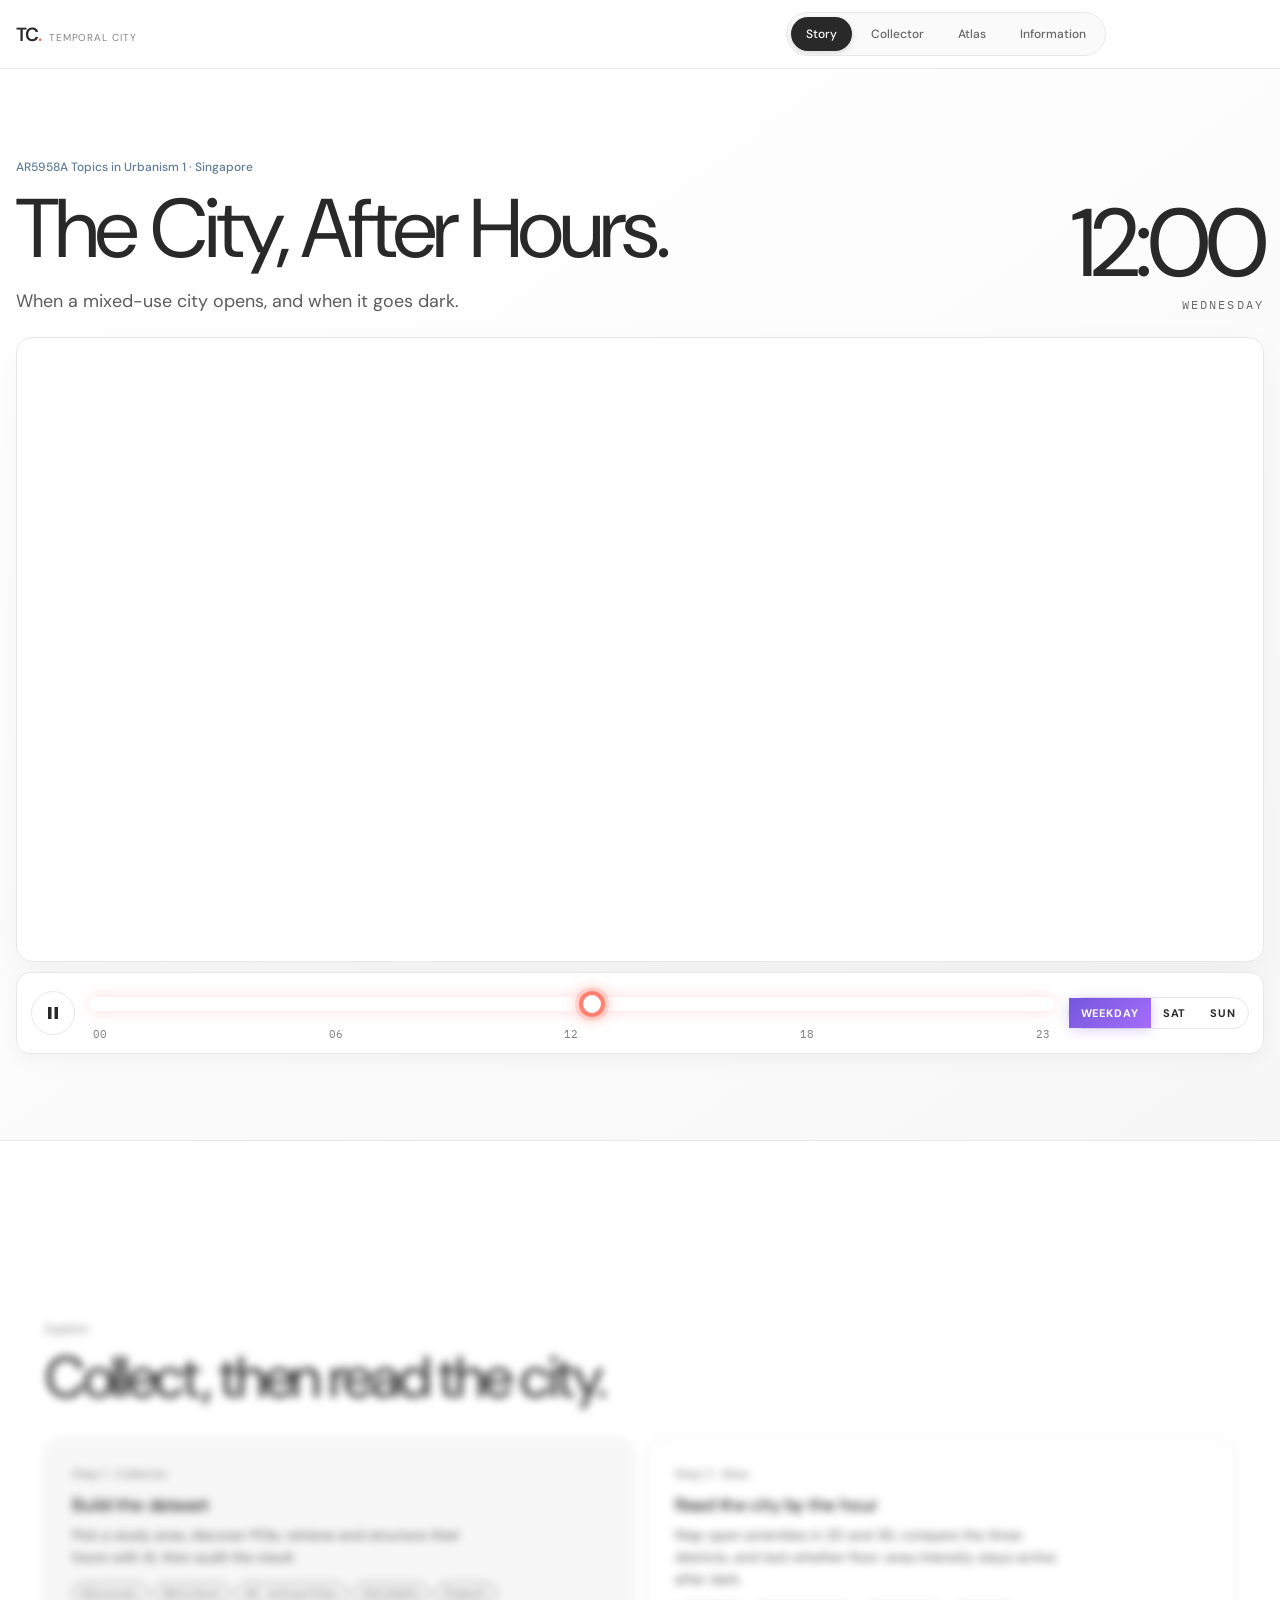
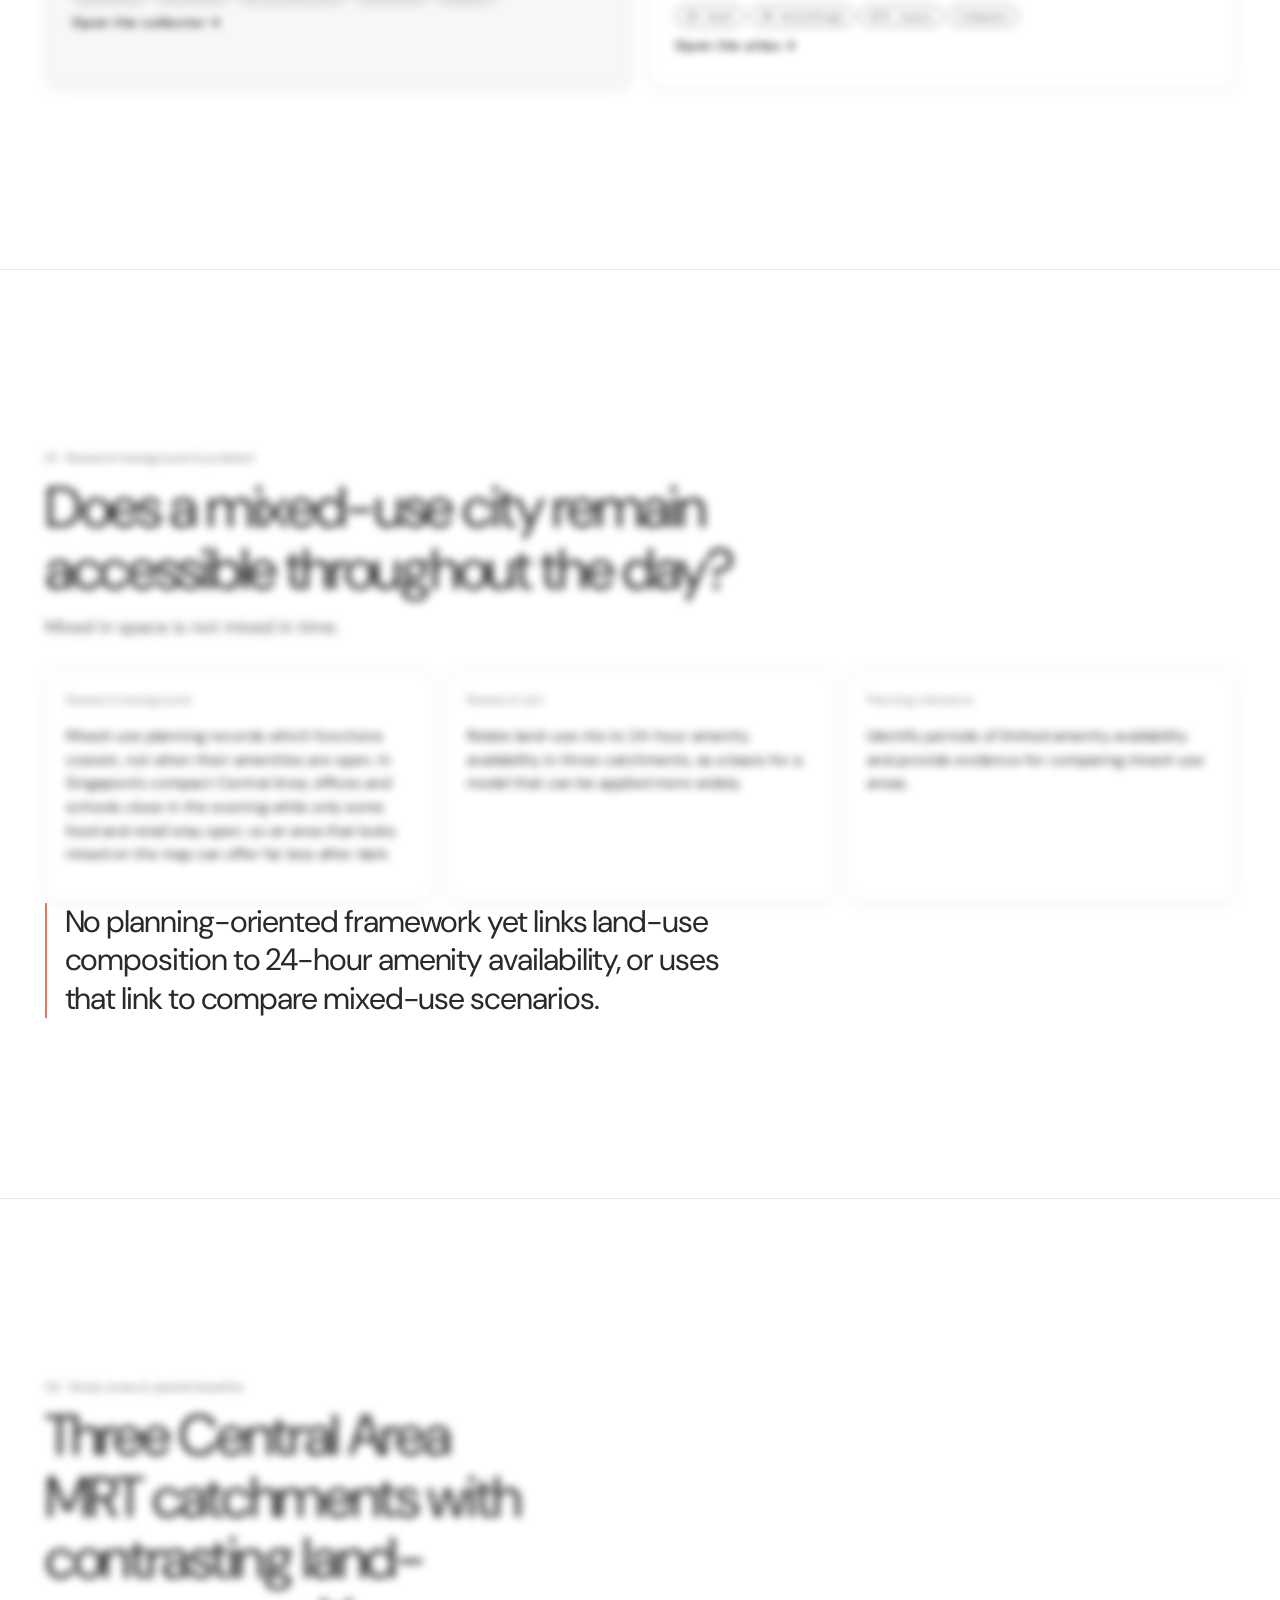
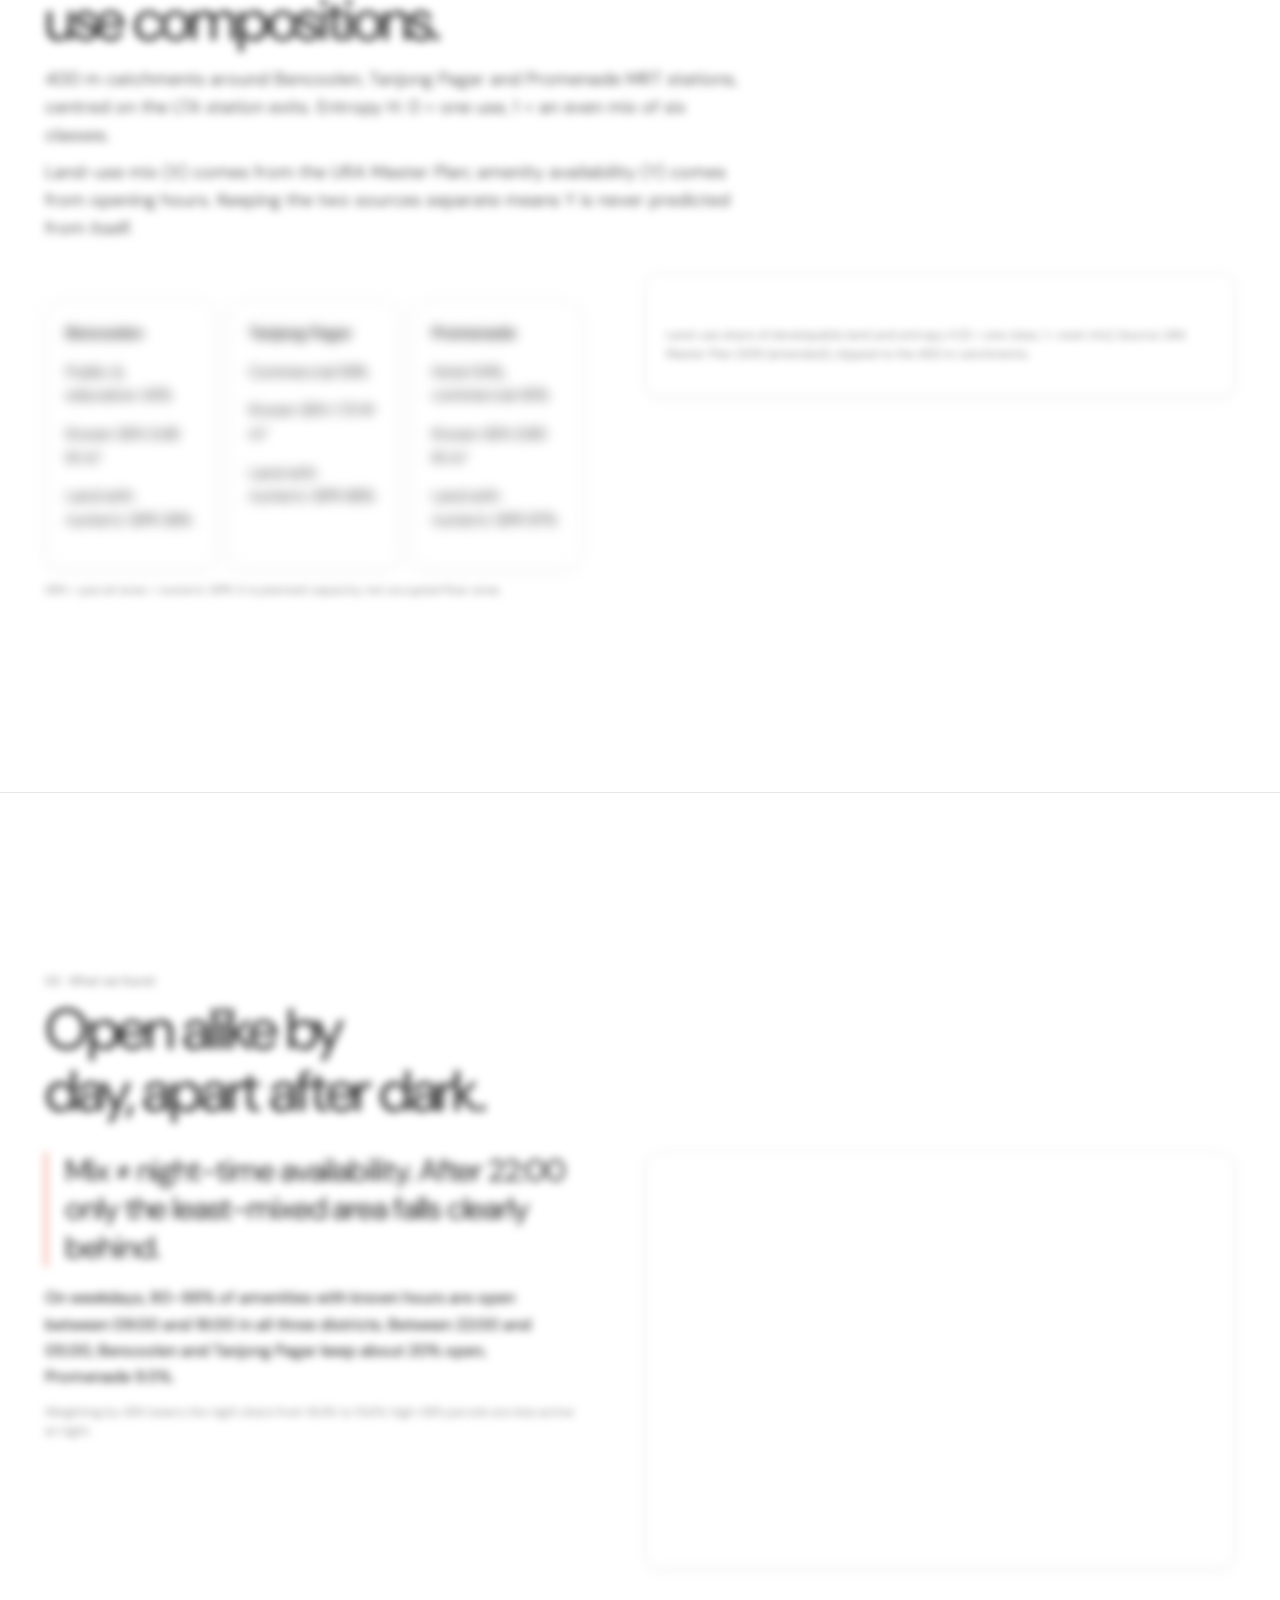
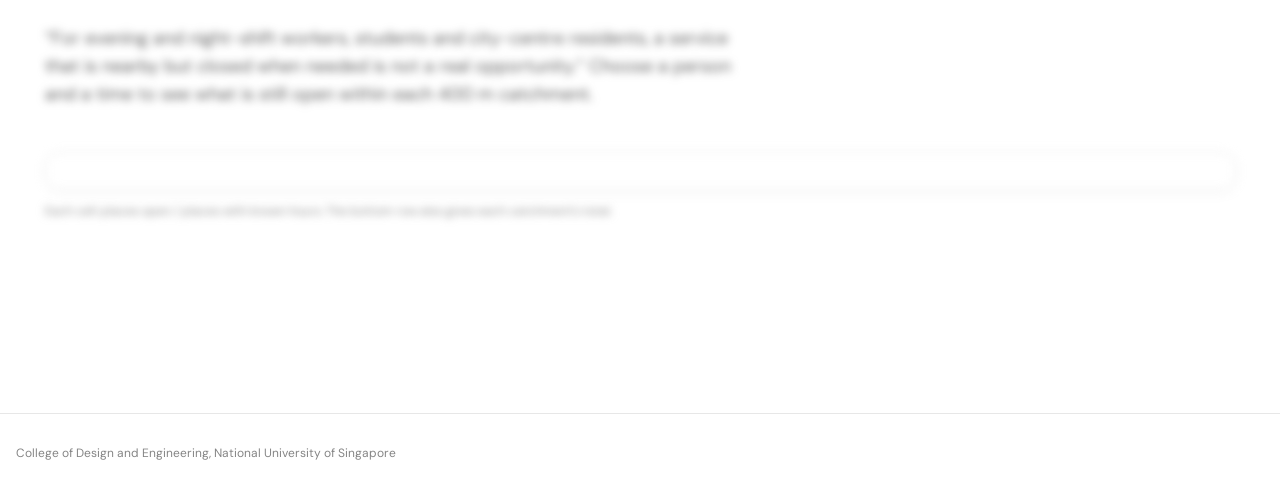
==== docs/index.html @ 3e5a6909 "Add files via upload" ====
<!doctype html>
<html lang="en" data-tc-story data-theme="light">
<head>
<meta charset="utf-8">
<meta name="viewport" content="width=device-width, initial-scale=1, viewport-fit=cover">
<title>Temporal City</title>
<script src="static/daynight.js?v24-story-202611112120"></script>
<script src="static/palette.js?v24-story-202611112120"></script>
<meta name="claude:viewport-fit-sides" content="cover">
<link rel="preconnect" href="https://fonts.googleapis.com">
<link rel="stylesheet" href="https://fonts.googleapis.com/css2?family=DM+Sans:opsz,wght@9..40,400;9..40,500;9..40,700&family=Instrument+Serif:ital@0;1&family=Manrope:wght@500;700;800&family=IBM+Plex+Mono:wght@400;500&display=swap">
<style>
/* Layout: one long story column; a full-bleed hero that turns from day to night as the hour moves. */
:root{
  --paper:#f6f5ef; --card:#fffefa; --ink:#173c33; --ink-2:#4b6157; --muted:#7c8a81; --line:#e0e4da; --gold:#c7a76b; --gold-hi:#e9b94f;
  --hero-day:#f3f1e8; --hero-night:#0b1916; --hero-ink-day:#173c33; --hero-ink-night:#eef2ea; --dim-day:rgba(23,60,51,.18); --dim-night:rgba(210,224,214,.13);
  --f-display:'Manrope',system-ui,sans-serif; --f-serif:'Instrument Serif',Georgia,serif; --f-body:'DM Sans',system-ui,sans-serif; --f-mono:'IBM Plex Mono',ui-monospace,Consolas,monospace;
  --fb:var(--tc-category-food-beverage); --rt:var(--tc-category-retail); --sv:var(--tc-category-services); --ed:var(--tc-category-education); --cc:var(--tc-category-community-civic); --cu:var(--tc-category-culture-recreation);
}
@media (prefers-color-scheme: dark){:root:not([data-theme="light"]){
  --paper:#0f1714; --card:#15201c; --ink:#e7eee8; --ink-2:#b4c3b9; --muted:#8a9a90; --line:#26342e; --gold:#d8b97c; --gold-hi:#f0c463;
  --hero-day:#1a2823; --hero-night:#070f0d; --hero-ink-day:#e7eee8; --hero-ink-night:#eef2ea; --dim-day:rgba(210,224,214,.16); --dim-night:rgba(210,224,214,.12); color-scheme:dark}}
:root[data-theme="dark"]{
  --paper:#0f1714; --card:#15201c; --ink:#e7eee8; --ink-2:#b4c3b9; --muted:#8a9a90; --line:#26342e; --gold:#d8b97c; --gold-hi:#f0c463;
  --hero-day:#1a2823; --hero-night:#070f0d; --hero-ink-day:#e7eee8; --hero-ink-night:#eef2ea; --dim-day:rgba(210,224,214,.16); --dim-night:rgba(210,224,214,.12); color-scheme:dark}
*{box-sizing:border-box}
html{scroll-behavior:smooth}
body{margin:0;background:var(--paper);color:var(--ink);font:15px/1.6 var(--f-body)}
a{color:inherit}
.wrap{max-width:1320px;margin:0 auto;padding-left:max(16px,env(safe-area-inset-left,0px));padding-right:max(16px,env(safe-area-inset-right,0px))}
.eyebrow{font:700 11px/1.2 var(--f-body);letter-spacing:.22em;text-transform:uppercase;color:var(--gold)}
h2{font:800 clamp(28px,4vw,46px)/1.08 var(--f-display);letter-spacing:-.03em;margin:10px 0 14px;text-wrap:balance}
h2 em,h1 em{font:italic 400 1.08em/1 var(--f-serif);letter-spacing:-.01em}
.lead{font-size:17px;line-height:1.7;color:var(--ink-2);max-width:62ch;margin:0}
section.band{padding-block:clamp(56px,9vw,110px)}
section.band+section.band{border-top:1px solid var(--line)}
:focus-visible{outline:2px solid var(--gold);outline-offset:3px}

/* app bar */
.appbar{position:sticky;top:env(safe-area-inset-top,0px);z-index:50;background:color-mix(in oklab,var(--paper) 88%,transparent);backdrop-filter:blur(10px);border-bottom:1px solid var(--line)}
body::before{content:"";position:fixed;inset:0 0 auto;height:env(safe-area-inset-top,0px);z-index:60;background:var(--paper)}
.appbar .wrap{display:flex;align-items:center;gap:20px;padding-block:12px}
.brand{font:800 18px var(--f-display);letter-spacing:-.04em;text-decoration:none}
.brand i{color:var(--gold);font-style:normal}
.brand small{font:500 11px var(--f-body);letter-spacing:.14em;color:var(--muted);margin-left:8px;text-transform:uppercase}
.appnav{display:flex;gap:4px;margin-left:auto;overflow-x:auto;scrollbar-width:none;min-width:0}
@media (max-width:520px){.appnav a{padding:7px 8px}.appbar .wrap{gap:10px}}
.appnav a{font:700 12px var(--f-body);letter-spacing:.06em;text-decoration:none;padding:7px 12px;border-radius:999px;color:var(--ink-2);white-space:nowrap}
.appnav a:hover{background:var(--line)}
.appnav a[aria-current="page"]{background:var(--ink);color:var(--paper)}

/* hero */
.hero{--n:0;position:relative;overflow:hidden;
  background:color-mix(in oklab,var(--hero-day),var(--hero-night) calc(var(--n)*100%));
  color:color-mix(in oklab,var(--hero-ink-day),var(--hero-ink-night) calc(var(--n)*100%));
  padding-block:clamp(28px,5vw,56px) 34px;transition:background .5s linear,color .5s linear}
.hero .eyebrow{color:color-mix(in oklab,#9b7a3b,var(--gold-hi) calc(var(--n)*100%))}
.hero-top{display:grid;grid-template-columns:minmax(0,1fr) auto;align-items:end;gap:24px}
h1{font:800 clamp(42px,7vw,96px)/.92 var(--f-display);letter-spacing:-.055em;margin:12px 0 0}
.hero-sub{max-width:46ch;font-size:16px;line-height:1.65;opacity:.82;margin:16px 0 0}
.clock{text-align:right;font-family:var(--f-mono);min-width:0}
.clock b{display:block;font-weight:500;font-size:clamp(52px,8vw,96px);line-height:1;letter-spacing:-.04em;font-variant-numeric:tabular-nums}
.clock span{font-size:12px;letter-spacing:.18em;text-transform:uppercase;opacity:.7}
.stage{position:relative;margin-top:22px}
#lights{display:block;width:100%;height:auto}
.controls{display:grid;grid-template-columns:auto minmax(0,1fr) auto;gap:14px;align-items:center;margin-top:10px}
.play{width:44px;height:44px;border-radius:50%;border:1px solid currentColor;background:transparent;color:inherit;cursor:pointer;display:grid;place-items:center}
.play svg{width:16px;height:16px;fill:currentColor}
.ribbon{position:relative;padding-top:4px}
.ribbon input{width:100%;height:30px;margin:0;-webkit-appearance:none;appearance:none;background:transparent;cursor:pointer}
.ribbon input::-webkit-slider-runnable-track{height:14px;border-radius:7px;background:var(--sky)}
.ribbon input::-moz-range-track{height:14px;border-radius:7px;background:var(--sky)}
.ribbon input::-webkit-slider-thumb{-webkit-appearance:none;width:26px;height:26px;margin-top:-6px;border-radius:50%;background:var(--gold-hi);border:3px solid var(--card);box-shadow:0 2px 10px rgba(0,0,0,.3)}
.ribbon input::-moz-range-thumb{width:20px;height:20px;border-radius:50%;background:var(--gold-hi);border:3px solid var(--card)}
.ticks{display:flex;justify-content:space-between;font:11px var(--f-mono);opacity:.6;padding:0 4px}
.seg{display:inline-flex;border:1px solid currentColor;border-radius:999px;overflow:hidden}
.seg button{border:0;background:transparent;color:inherit;font:700 11px var(--f-body);letter-spacing:.08em;padding:8px 12px;cursor:pointer;text-transform:uppercase}
.seg button[aria-pressed="true"]{background:currentColor}
.seg button[aria-pressed="true"] span{color:color-mix(in oklab,var(--hero-day),var(--hero-night) calc(var(--n)*100%))}
.live{font-size:15px;line-height:1.6;margin:18px 0 0;max-width:80ch;min-height:3.2em;opacity:.9}
.live b{font-family:var(--f-mono);font-weight:500}
.legend{display:flex;flex-wrap:wrap;gap:6px 16px;font-size:12px;opacity:.78;margin-top:10px}
.legend span{display:inline-flex;align-items:center;gap:6px}
.legend i{width:9px;height:9px;border-radius:50%;display:inline-block}

/* mismatch */
.mm{display:grid;grid-template-columns:minmax(0,1fr) minmax(0,1.1fr);gap:clamp(24px,5vw,64px);align-items:start;margin-top:30px}
.quote{font:italic 400 clamp(22px,2.6vw,30px)/1.35 var(--f-serif);color:var(--ink);margin:0;padding-left:18px;border-left:2px solid var(--gold);max-width:34ch}
.quote+.cite{margin-top:10px}
.cite{font-size:12px;color:var(--muted)}
.chart-card{background:var(--card);border:1px solid var(--line);border-radius:14px;padding:20px}
.chips{display:flex;flex-wrap:wrap;gap:6px}
.chips button{font:500 13px var(--f-mono);border:1px solid var(--line);background:transparent;color:var(--ink-2);padding:6px 11px;border-radius:999px;cursor:pointer}
.chips button[aria-pressed="true"]{background:var(--ink);color:var(--paper);border-color:var(--ink)}
#slope{width:100%;height:auto;display:block;margin-top:8px}
.lu{margin-top:16px;display:grid;gap:8px}
.lu-row{display:grid;grid-template-columns:110px minmax(0,1fr) 46px;gap:10px;align-items:center;font-size:12px;color:var(--ink-2)}
.lu-bar{display:flex;height:12px;border-radius:6px;overflow:hidden;background:var(--line)}
.lu-row b{font:500 12px var(--f-mono);text-align:right;color:var(--ink)}
.lu-key{display:flex;flex-wrap:wrap;gap:4px 12px;font-size:11px;color:var(--muted);margin-top:4px}
.lu-key i{display:inline-block;width:9px;height:9px;border-radius:2px;margin-right:5px;vertical-align:-1px}

/* personas */
.personas{display:grid;grid-template-columns:repeat(3,minmax(0,1fr));gap:12px;margin-top:28px}
.persona{text-align:left;border:1px solid var(--line);background:var(--card);border-radius:14px;padding:18px;cursor:pointer;color:inherit;font:inherit;display:grid;gap:6px}
.persona .t{font:500 30px var(--f-mono);letter-spacing:-.03em}
.persona .who{font:800 17px var(--f-display)}
.persona .ctx{font-size:13px;color:var(--muted)}
.persona[aria-pressed="true"]{border-color:var(--ink);box-shadow:0 0 0 1px var(--ink) inset}
.whatsopen{margin-top:16px;background:var(--card);border:1px solid var(--line);border-radius:14px;padding:18px;overflow-x:auto}
.wo{width:100%;border-collapse:collapse;min-width:560px;font-size:13px}
.wo th{font:700 11px var(--f-body);letter-spacing:.08em;text-transform:uppercase;color:var(--muted);text-align:left;padding:6px 8px;border-bottom:1px solid var(--line)}
.wo td{padding:10px 8px;border-bottom:1px solid var(--line);vertical-align:middle}
.wo td.n{font:500 14px var(--f-mono);font-variant-numeric:tabular-nums}
.wo .pip{display:inline-block;width:8px;height:8px;border-radius:50%;margin-right:6px;vertical-align:0}
.wo td.zero{color:var(--muted);opacity:.6}
.cat-ic{display:inline-flex;align-items:center;gap:6px;white-space:nowrap}
.cat-ic svg{width:15px;height:15px}

/* pipeline */
.pipe{display:grid;grid-template-columns:repeat(4,minmax(0,1fr));gap:0;margin-top:34px;position:relative}
.step{padding:22px 18px 22px 0;position:relative}
.step::before{content:"";position:absolute;left:0;right:0;top:0;height:2px;background:var(--line)}
.step::after{content:"";position:absolute;left:0;top:-4px;width:10px;height:10px;border-radius:50%;background:var(--gold)}
.step .k{font:500 12px var(--f-mono);color:var(--muted);margin-top:12px;display:block}
.step h3{font:800 20px var(--f-display);margin:6px 0 6px;letter-spacing:-.02em}
.step p{font-size:14px;color:var(--ink-2);margin:0;max-width:30ch}
.step .ai{display:inline-block;font:700 10px var(--f-body);letter-spacing:.12em;background:var(--gold);color:#1d1a12;border-radius:4px;padding:2px 6px;margin-left:6px;vertical-align:3px}
.stats{display:grid;grid-template-columns:repeat(4,minmax(0,1fr));gap:12px;margin-top:26px}
.stat{background:var(--card);border:1px solid var(--line);border-radius:12px;padding:16px}
.stat b{display:block;font:500 30px var(--f-mono);letter-spacing:-.03em;font-variant-numeric:tabular-nums}
.stat span{font-size:12px;color:var(--muted)}
.src-note{font-size:12px;color:var(--muted);margin-top:10px}

/* doors */
.doors{display:grid;grid-template-columns:repeat(2,minmax(0,1fr));gap:16px;margin-top:30px}
.door{position:relative;display:grid;gap:10px;align-content:start;text-decoration:none;color:inherit;border-radius:18px;padding:26px;min-height:250px;overflow:hidden;border:1px solid var(--line);background:var(--card);transition:transform .25s ease,box-shadow .25s ease}
.door:hover{transform:translateY(-3px);box-shadow:0 18px 40px -22px rgba(0,0,0,.35)}
.door.dark{background:#10221d;color:#eef2ea;border-color:#10221d}
.door h3{font:800 34px/1 var(--f-display);letter-spacing:-.04em;margin:4px 0 0}
.door p{margin:0;max-width:40ch;opacity:.8;font-size:14px}
.door ul{margin:4px 0 0;padding:0;list-style:none;display:flex;flex-wrap:wrap;gap:6px}
.door li{font:500 11px var(--f-mono);border:1px solid currentColor;border-radius:999px;padding:3px 9px;opacity:.7}
.door .go{margin-top:auto;font:700 13px var(--f-body);letter-spacing:.06em}
.door canvas{position:absolute;right:-30px;bottom:-30px;width:220px;height:220px;opacity:.9;pointer-events:none}
.door .note{font-size:12px;opacity:.7}

/* limits */
.limits{display:grid;grid-template-columns:repeat(2,minmax(0,1fr));gap:clamp(20px,4vw,56px);margin-top:26px}
.limits h3{font:800 18px var(--f-display);margin:0 0 10px}
.limits ol{margin:0;padding-left:20px;display:grid;gap:10px}
.limits li{font-size:14px;color:var(--ink-2);line-height:1.65}
.limits li b{color:var(--ink)}
footer{border-top:1px solid var(--line);padding-block:30px;font-size:12px;color:var(--muted)}
footer .wrap{display:flex;flex-wrap:wrap;gap:8px 24px;justify-content:space-between}

@media (max-width:860px){
  .mm,.limits,.doors{grid-template-columns:minmax(0,1fr)}
  .personas{grid-template-columns:minmax(0,1fr)}
  .pipe,.stats{grid-template-columns:repeat(2,minmax(0,1fr))}
  .pipe{row-gap:10px}
  .hero-top{grid-template-columns:minmax(0,1fr)}
  .clock{text-align:left}
  .brand small{display:none}
}
@media (max-width:520px){.controls{grid-template-columns:auto minmax(0,1fr)}.controls .seg{grid-column:1/-1;justify-self:start}.stats{grid-template-columns:minmax(0,1fr) minmax(0,1fr)}.pipe{grid-template-columns:minmax(0,1fr)}}
@media (prefers-reduced-motion:reduce){*{transition:none!important;scroll-behavior:auto!important}.door:hover{transform:none}}

/* ---------- scroll motion
   Elements marked .rv fade and rise in when they scroll into view and fade out again when they leave,
   so scrolling back up replays them. Only active when JS adds .motion to <html>. */
.progress{position:absolute;left:0;bottom:-1px;height:2px;width:100%;background:var(--gold);transform-origin:0 50%;transform:scaleX(var(--p,0));pointer-events:none}
.motion .rv{opacity:0;transform:translate3d(0,34px,0);filter:blur(4px);
  transition:opacity .5s ease,transform .6s cubic-bezier(.2,.7,.2,1),filter .5s ease;will-change:opacity,transform}
.motion .rv.in{opacity:1;transform:none;filter:none;
  transition:opacity .9s ease var(--rv-d,0s),transform 1.1s cubic-bezier(.16,.84,.24,1) var(--rv-d,0s),filter .9s ease var(--rv-d,0s)}
main{overflow-x:clip}
.motion .rv.rv-left{transform:translate3d(-34px,0,0)}
.motion .rv.rv-right{transform:translate3d(34px,0,0)}
.motion .rv.rv-scale{transform:scale(.94)}
.motion .rv.in.rv-left,.motion .rv.in.rv-right,.motion .rv.in.rv-scale{transform:none}
/* the serif half of each heading arrives a beat later */
.motion h2.rv em{display:inline-block;opacity:0;transform:translateY(.25em);transition:opacity .4s ease,transform .5s ease}
.motion h2.rv.in em{opacity:1;transform:none;transition:opacity .9s ease calc(var(--rv-d,0s) + .28s),transform 1s cubic-bezier(.16,.84,.24,1) calc(var(--rv-d,0s) + .28s)}
/* the pipeline line draws from left to right, then each dot drops in */
.motion .step.rv::before{transform:scaleX(0);transform-origin:0 50%;transition:transform .4s ease}
.motion .step.rv.in::before{transform:scaleX(1);transition:transform .9s cubic-bezier(.6,0,.2,1) var(--rv-d,0s)}
.motion .step.rv::after{transform:scale(0);transition:transform .3s ease}
.motion .step.rv.in::after{transform:scale(1);transition:transform .5s cubic-bezier(.3,1.6,.5,1) calc(var(--rv-d,0s) + .35s)}
/* the hero settles in on load, then dims as it scrolls away */
@keyframes rv-rise{from{opacity:0;transform:translate3d(0,26px,0)}to{opacity:1;transform:none}}
.motion .hero .eyebrow,.motion .hero h1,.motion .hero-sub,.motion .clock,.motion .stage,.motion .controls,.motion .live,.motion .hero .legend{animation:rv-rise 1s cubic-bezier(.16,.84,.24,1) both}
.motion .hero h1{animation-delay:.08s}.motion .hero-sub{animation-delay:.2s}.motion .clock{animation-delay:.28s}
.motion .stage{animation-delay:.36s}.motion .controls{animation-delay:.48s}.motion .live,.motion .hero .legend{animation-delay:.58s}
.hero .wrap{opacity:var(--hero-o,1);transform:translate3d(0,var(--hero-y,0px),0)}
@media (prefers-reduced-motion:reduce){
  .motion .rv,.motion .rv.in,.motion h2.rv em,.motion .step.rv::before,.motion .step.rv::after{opacity:1!important;transform:none!important;filter:none!important}
  .motion .hero *{animation:none!important}.hero .wrap{opacity:1;transform:none}.progress{display:none}
}
</style>
<link rel="stylesheet" href="static/future.css?v24-story-202611112120">
<style>
</style>
<script src="static/lens-nav.js?v24-story-202611112120" defer></script>
<style id="story-layout-v24">
/* Story layout: one row of five steps; a zoomed detail axis under step 02 */
.pipe.pipe-5{grid-template-columns:repeat(5,minmax(0,1fr))}
.zoom{margin:44px 0 0;padding:22px 24px 10px;border:1px dashed var(--line);border-radius:14px;position:relative}
.zoom-head{display:grid;gap:4px}
.zoom-head .k{font:500 12px var(--f-mono);color:var(--muted)}
.zoom-head b{font:800 18px var(--f-display);letter-spacing:-.02em}
.pipe.pipe-sub{margin-top:18px}
.pipe-sub .step h3{font-size:17px}
.pipe-sub .step p{font-size:13px}
#stats{grid-template-columns:repeat(3,minmax(0,1fr))}
/* Section boxes: rounded, with a thin light edge, like the hero stage */
html[data-tc-story] section.band>.wrap{border-radius:28px!important;padding:clamp(30px,4vw,52px) clamp(22px,3.4vw,48px)!important;border:1px solid transparent!important;transition:background-color .7s ease,border-color .7s ease}
html[data-tc-story].tc-twilight:not(.tc-twilight-deep) section.band>.wrap{border-color:rgba(255,255,255,.8)!important}
html[data-tc-story].tc-twilight-deep section.band>.wrap,html[data-tc-story].tc-night section.band>.wrap{border-color:rgba(255,255,255,.14)!important;box-shadow:inset 0 1px rgba(255,255,255,.05)!important}
@media (max-width:700px){html[data-tc-story] section.band>.wrap{padding:24px 18px!important;border-radius:20px!important}}
/* Time and day buttons: dark glass once the page text turns pale, as at night */
html[data-tc-story].tc-twilight-deep :is(.hero .play,.hero .seg){background:#252635!important;border-color:#48485e!important;color:#ececf5!important}
html[data-tc-story].tc-twilight-deep :is(.hero .seg button,.chips button){color:#ececf5!important}
html[data-tc-story].tc-twilight-deep :is(.hero .seg button[aria-pressed="true"],.chips button[aria-pressed="true"]){color:#fff!important}
/* Where the AI works: one axis, the AI step lifted */
.pipe.pipe-ai{align-items:start}
.ai-note{margin-top:22px}
.step-ai-hi{box-sizing:border-box;position:relative;display:block;padding:22px 18px 18px;margin-top:-4px;border-radius:16px;
  background:linear-gradient(var(--card),var(--card)) padding-box,linear-gradient(120deg,#a963f1,#ee6ea8 55%,#ff9659) border-box;border:1.5px solid transparent;
  box-shadow:0 14px 34px -20px rgba(169,99,241,.75);transform:translateY(-2px);transition:transform .3s cubic-bezier(.2,.8,.2,1),box-shadow .3s}
.step-ai-hi::before{content:"";position:absolute;left:0;right:0;top:-1px;height:0;background:none}
.step-ai-hi::after{left:18px!important;top:-7px!important;width:12px!important;height:12px!important;background:linear-gradient(135deg,#a963f1,#ff9659)!important;box-shadow:0 0 0 4px rgba(238,110,168,.18),0 0 14px rgba(238,110,168,.7)}
.step-ai-hi h3{background:linear-gradient(90deg,#8a4fe0,#e2558f 60%,#f07a3c);-webkit-background-clip:text;background-clip:text;color:transparent!important}
.step-ai-hi .ai{background:linear-gradient(135deg,#a963f1,#ff9659)!important;color:#fff!important}
/* Hour chips: no outer track, only each hour's own pill */
html[data-tc-story] .chips,html[data-tc-story]:is(.tc-night,.tc-twilight-deep) .chips{background:transparent!important;border-color:transparent!important;box-shadow:none!important;gap:8px}
html[data-tc-story] .chips button:not([aria-pressed="true"]){background:var(--card)!important}
html[data-tc-story]:is(.tc-night,.tc-twilight-deep) .chips button:not([aria-pressed="true"]){background:#252635!important;border-color:#48485e!important;color:#ececf5!important}
html[data-tc-story].tc-twilight-deep .lens-nav::before{background:rgba(114,90,181,.32)!important;border-color:#7865b4!important}
.pipe.pipe-big{gap:14px;margin-top:38px}
.pipe-big .step{background:var(--card);border:1px solid var(--line);border-radius:16px;padding:26px 22px 22px;display:flex;flex-direction:column}
.pipe-big .step::before{display:none}
.pipe-big .step::after{left:22px;top:-6px;width:12px;height:12px}
.pipe-big .step .k{margin-top:0;font-size:13px}
.pipe-big .step h3{font-size:26px;margin:10px 0 8px}
.pipe-big .step p{font-size:15px;max-width:none}
.pipe-big .goto{margin-top:auto;padding-top:14px;font:500 12px var(--f-mono);color:var(--gold)}
.step .ai{background:var(--ink)!important;color:var(--paper)!important;border-radius:4px;padding:1px 6px;margin-left:6px;line-height:1.3;vertical-align:1px}
.finding{font:500 16px/1.65 var(--f-body);color:var(--ink);margin:18px 0 10px;max-width:46ch}
.people-lead{margin-top:56px}
@media (max-width:1100px){.pipe.pipe-5{grid-template-columns:repeat(3,minmax(0,1fr))}.zoom{margin-left:0}}
@media (max-width:640px){.pipe.pipe-5{grid-template-columns:minmax(0,1fr)}}
/* Dusk: text turns pale at the same moment the surfaces turn dark (n = 0.5), with a soft cross-fade */
html[data-tc-story][data-tc-mode][data-theme].tc-twilight{--ink:#1f2130;--tc-ink:#1f2130;--ink-2:#36303e;--tc-ink-2:#36303e;--muted:#4a4452;--tc-muted:#4a4452}
html[data-tc-story][data-tc-mode][data-theme].tc-twilight.tc-twilight-deep{--ink:#f8f5fb;--tc-ink:#f8f5fb;--ink-2:#e6deec;--tc-ink-2:#e6deec;--muted:#d4cbdd;--tc-muted:#d4cbdd}
html[data-tc-story][data-tc-mode][data-theme].tc-twilight{--tc-dusk-base:color-mix(in srgb,#f6f3f3,#cfc6d3 var(--tc-dusk-weight));--tc-dusk-card:color-mix(in srgb,#ffffff,#ddd4df var(--tc-dusk-weight));--tc-dusk-line:color-mix(in srgb,#d7cbd8,#b4a6b8 var(--tc-dusk-weight))}
html[data-tc-story][data-tc-mode][data-theme].tc-twilight.tc-twilight-deep{--tc-dusk-base:color-mix(in srgb,#3a3446,#0b0c13 var(--tc-dusk-weight));--tc-dusk-card:color-mix(in srgb,#453f52,#1b1c29 var(--tc-dusk-weight));--tc-dusk-line:color-mix(in srgb,#6a5d72,#4a4054 var(--tc-dusk-weight))}
html[data-tc-story][data-tc-mode][data-theme].tc-twilight.tc-twilight-deep{--tc-story-bg:color-mix(in srgb,#6b4a68,#171820 var(--tc-dusk-weight))!important;--tc-story-card:var(--tc-dusk-card)!important;--tc-story-line:var(--tc-dusk-line)!important;--tc-story-ink:#f8f5fb!important;--tc-story-muted:#e6deec!important}
html[data-tc-story][data-tc-mode][data-theme].tc-twilight:not(.tc-twilight-deep){--tc-story-ink:#1f2130!important;--tc-story-muted:#36303e!important}
html[data-tc-story] :is(body,.hero,section.band,.chart-card,.persona,.whatsopen,.stat,.door,.step){transition:background-color .7s ease,color .7s ease,border-color .7s ease}
html[data-tc-story] :is(h1,h2,h3,h4,p,li,b,span,blockquote,th,td,.lead,.cite){transition:color .7s ease}
</style>

</head>
<body>
<header class="appbar"><div class="progress" id="progress" aria-hidden="true"></div><div class="wrap">
  <a class="brand" href="index.html">TC<i>.</i><small>Temporal City</small></a>
  <nav class="appnav" aria-label="Sections">
    <a href="index.html" aria-current="page">Story</a>
    <a href="collector.html">Collector</a>
    <a href="atlas.html">Atlas</a>
    <a href="information.html">Information</a>
  </nav>
  <div id="dnSwitch"></div>
</div></header>

<main>
<section class="hero" id="hero" aria-label="A day in three districts">
  <div class="wrap">
    <div class="hero-top">
      <div>
        <div class="eyebrow">AR5958A Topics in Urbanism 1 · Singapore</div>
        <h1>The City, <em>After Hours.</em></h1>
        <p class="hero-sub">When a mixed-use city opens, and when it goes dark.</p>
      </div>
      <div class="clock" aria-hidden="true"><b id="clock">12:00</b><span id="clockDay">Wednesday</span></div>
    </div>
    <div class="stage"><canvas id="lights" role="img" aria-label="Amenities in the Bencoolen, Tanjong Pagar and Promenade catchments, lit when open at the selected hour"></canvas></div>
    <div class="controls">
      <button class="play" id="play" type="button" aria-label="Pause the day"><svg viewBox="0 0 16 16" id="playIcon"><rect x="3" y="2" width="3.5" height="12"/><rect x="9.5" y="2" width="3.5" height="12"/></svg></button>
      <div class="ribbon">
        <input id="hour" type="range" min="0" max="23" step="1" value="12" aria-label="Hour of day">
        <div class="ticks" aria-hidden="true"><span>00</span><span>06</span><span>12</span><span>18</span><span>23</span></div>
      </div>
      <div class="seg" id="daySeg" role="group" aria-label="Day of week">
        <button type="button" data-d="2" aria-pressed="true"><span>Weekday</span></button>
        <button type="button" data-d="5" aria-pressed="false"><span>Sat</span></button>
        <button type="button" data-d="6" aria-pressed="false"><span>Sun</span></button>
      </div>
    </div>
    <p class="live" id="live" aria-live="polite"></p>
    <div class="legend" id="legend"></div>
  </div>
</section>

<section class="band" id="explore"><div class="wrap">
  <div class="eyebrow">Explore</div>
  <h2>Collect, then <em>read the city.</em></h2>
  <div class="doors">
    <a class="door dark" href="collector.html">
      <span class="eyebrow">Step 1 · Collector</span>
      <h3>Build the dataset</h3>
      <p>Pick a study area, discover POIs, retrieve and structure their hours with AI, then audit the result.</p>
      <ul><li>Discover</li><li>Retrieve</li><li>AI extraction</li><li>Validate</li><li>Export</li></ul>
      <span class="go">Open the collector →</span>
      <span class="note" id="collectorNote" hidden>The collector runs in the local app (<code>py app.py</code>). This online version shows the story and the atlas only.</span>
      <canvas id="doorC" width="440" height="440" aria-hidden="true"></canvas>
    </a>
    <a class="door" href="atlas.html">
      <span class="eyebrow">Step 2 · Atlas</span>
      <h3>Read the city by the hour</h3>
      <p>Map open amenities in 2D and 3D, compare the three districts, and test whether floor-area intensity stays active after dark.</p>
      <ul><li>2D heat</li><li>3D buildings</li><li>GFA layer</li><li>Compare</li></ul>
      <span class="go">Open the atlas →</span>
      <canvas id="doorA" width="440" height="440" aria-hidden="true"></canvas>
    </a>
  </div>
</div></section>

<section class="band" id="mismatch"><div class="wrap">
  <div class="eyebrow">01 · Research background &amp; problem</div>
  <h2>Does a mixed-use city remain accessible <em>throughout the day?</em></h2>
  <p class="lead">Mixed in space is not mixed in time.</p>
  <div class="personas">
    <div class="chart-card"><div class="cite">Research background</div><p>Mixed-use planning records which functions coexist, not when their amenities are open. In Singapore's compact Central Area, offices and schools close in the evening while only some food and retail stay open, so an area that looks mixed on the map can offer far less after dark.</p></div>
    <div class="chart-card"><div class="cite">Research aim</div><p>Relate land-use mix to 24-hour amenity availability in three catchments, as a basis for a model that can be applied more widely.</p></div>
    <div class="chart-card"><div class="cite">Planning relevance</div><p>Identify periods of limited amenity availability and provide evidence for comparing mixed-use areas.</p></div>
  </div>
  <blockquote class="quote">No planning-oriented framework yet links land-use composition to 24-hour amenity availability, or uses that link to compare mixed-use scenarios.</blockquote>
</div></section>


<section class="band" id="areas"><div class="wrap">
  <div class="eyebrow">02 · Study areas &amp; spatial baseline</div>
  <h2>Three Central Area MRT catchments with <em>contrasting land-use compositions.</em></h2>
  <p class="lead">400 m catchments around Bencoolen, Tanjong Pagar and Promenade MRT stations, centred on the LTA station exits. Entropy H: 0 = one use, 1 = an even mix of six classes.</p>
  <p class="lead" style="margin-top:10px">Land-use mix (X) comes from the URA Master Plan; amenity availability (Y) comes from opening hours. Keeping the two sources separate means Y is never predicted from itself.</p>
  <div class="mm">
    <div>
      <div class="personas">
        <div class="chart-card"><b>Bencoolen</b><p>Public &amp; education 43%</p><p>Known GFA 0.48 M m²</p><p>Land with numeric GPR 38%</p></div>
        <div class="chart-card"><b>Tanjong Pagar</b><p>Commercial 59%</p><p>Known GFA 1.73 M m²</p><p>Land with numeric GPR 68%</p></div>
        <div class="chart-card"><b>Promenade</b><p>Hotel 54%, commercial 45%</p><p>Known GFA 0.90 M m²</p><p>Land with numeric GPR 97%</p></div>
      </div>
      <p class="cite">GFA = parcel area × numeric GPR. It is planned capacity, not occupied floor area.</p>
    </div>
    <div class="chart-card">
      <div class="lu" id="lu"></div>
      <div class="lu-key" id="luKey"></div>
      <p class="cite">Land-use share of developable land and entropy H (0 = one class, 1 = even mix). Source: URA Master Plan 2019 (amended), clipped to the 400 m catchments.</p>
    </div>
  </div>
</div></section>



<section class="band" id="findings"><div class="wrap">
  <div class="eyebrow">03 · What we found</div>
  <h2>Open alike by day, <em>apart after dark.</em></h2>
  <div class="mm">
    <div>
      <blockquote class="quote">Mix ≠ night-time availability. After 22:00 only the least-mixed area falls clearly behind.</blockquote>
      <p class="finding">On weekdays, 80–88% of amenities with known hours are open between 09:00 and 18:00 in all three districts. Between 22:00 and 05:00, Bencoolen and Tanjong Pagar keep about 20% open, Promenade 9.5%.</p>
      <p class="cite">Weighting by GFA lowers the night share from 18.4% to 15.6%: high-GFA parcels are less active at night.</p>
    </div>
    <div class="chart-card">
      <div class="chips" id="mmHours" role="group" aria-label="Hour"></div>
      <svg id="slope" viewBox="0 0 560 360" role="img" aria-label="Slope chart comparing land-use entropy with the share of amenities open at the selected hour"></svg>
      <p class="cite" id="mmNote"></p>
    </div>
  </div>
  <p class="lead people-lead">“For evening and night-shift workers, students and city-centre residents, a service that is nearby but closed when needed is not a real opportunity.” Choose a person and a time to see what is still open within each 400 m catchment.</p>
  <div class="personas" id="personas"></div>
  <div class="whatsopen" id="whatsopen"></div>
  <p class="cite">Each cell: places open / places with known hours. The bottom row also gives each catchment's total.</p>
</div></section>



</main>
<footer><div class="wrap"><span>College of Design and Engineering, National University of Singapore</span><span><a class="tc-repo" href="https://github.com/" hidden style="color:inherit;text-decoration:underline;text-underline-offset:3px">Project repository on GitHub →</a></span></div></footer>

<script>
const DATA={"districts":["Bencoolen","Tanjong Pagar","Promenade"],"cats":["Food & Beverage","Retail","Services","Education","Community & Civic","Culture & Recreation"],"poi":[[0,0,319,191,"000000000000111111111000000000000000111111111000000000000000111111111000000000000000111111111000000000000000111111111100000000000000111111111100000000000000111111111000"],[0,0,-30,106,"000000000000000011111110000000000000000011111110000000000000000011111110000000000000000011111110000000000000000011111111000000000000000011111111000000000000000011111110"],[0,0,-92,108,"000000000001111101111100000000000001111101111100000000000001111101111100000000000001111101111100000000000001111101111110000000000001111101111110000000000001111101111110"],[0,0,229,226,"000000011111111111111100000000011111111111111100000000011111111111111100000000011111111111111100000000011111111111111100000000011111111111111100000000011111111111111100"],[0,0,-86,50,"000000000011111111111110000000000011111111111110000000000011111111111110000000000011111111111110000000000011111111111110000000000011111111111110000000000011111111111110"],[0,0,2,162,"000000000001111111111000000000000001111111111000000000000001111111111000000000000001111111111000000000000001111111111100000000000001111111111100000000000001111111111000"],[0,0,0,-39,"000000000011111111111111000000000011111111111111000000000011111111111111000000000011111111111111000000000011111111111111110000000011111111111111110000000011111111111111"],[0,0,234,225,"000000000111111111111000000000000111111111111000000000000111111111111000000000000111111111111000000000000111111111111000000000000111111111111000000000000111111111111000"],[0,0,206,274,"111111111111111111111111111111111111111111111111111111111111111111111111111111111111111111111111111111111111111111111111111111111111111111111111111111111111111111111111"],[0,0,233,263,"000000000001111001111100000000000001111001111100000000000001111001111100000000000001111001111100000000000001111001111100000000000001111111111000000000000001111111111000"],[0,0,69,118,"000000000111111111111000000000000111111111111000000000000111111111111000000000000111111111111000000000000111111111111000000000000111111111111000000000000111111111111000"],[0,0,12,168,"000000000001111111111100000000000001111111111100000000000001111111111100000000000001111111111100000000000001111111111100000000000001111111111100000000000001111111111100"],[0,0,-62,256,"000000011111111111111111000000011111111111111111000000011111111111111111000000011111111111111111000000011111111111111111111000011111111111111111111000011111111111111111"],[0,0,-46,233,"111111000001111111111111111111000001111111111111111111000001111111111111111111000001111111111111111111000001111111111111111111000001111111111111111111000001111111111111"],[0,0,-123,65,"000000000111111111111100000000000111111111111100000000000111111111111100000000000111111111111100000000000111111111111100000000000111111111111100000000000111111111111100"],[0,0,133,183,"000000000001111111111110000000000001111111111110000000000001111111111110000000000001111111111110000000000001111111111110000000000001111111111110000000000001111111111110"],[0,0,99,216,"000000000011111111111000000000000011111111111000000000000011111111111000000000000011111111111000000000000011111111111000000000000011111111111000000000000011111111111000"],[0,0,213,282,"111000000001111111111111111000000001111111111111111000000001111111111111111000000001111111111111111000000001111111111111111100000001111111111111111100000001111111111111"],[0,1,345,136,"........................................................................................................................................................................"],[0,1,-64,196,"........................................................................................................................................................................"],[0,2,343,77,"000000000111111110000000000000000111111110000000000000000111111110000000000000000111111110000000000000000111111110000000000000000111100000000000000000000000000000000000"],[0,2,9,-230,"000000000001111111100000000000000001111111100000000000000001111111100000000000000001111111100000000000000001111111100000000000000000000000000000000000000000000000000000"],[0,2,155,170,"........................................................................................................................................................................"],[0,2,251,240,"........................................................................................................................................................................"],[0,2,275,204,"........................................................................................................................................................................"],[0,2,-106,350,"........................................................................................................................................................................"],[0,3,-233,113,"........................................................................................................................................................................"],[0,3,-71,242,"000000000111111111100000000000000111111111100000000000000111111111100000000000000111111111100000000000000111111111100000000000000111110000000000000000000000000000000000"],[0,3,225,157,"........................................................................................................................................................................"],[0,3,-71,242,"000000000000111111111000000000000000111111111000000000000000111111111000000000000000111111111000000000000000111111111000000000000111111111111000000000000111111111000000"],[0,3,252,-77,"000000011111111111100000000000011111111111100000000000011111111111100000000000011111111111100000000000011111111111100000000000000000000000000000000000000000000000000000"],[0,3,231,61,"000000000000000111111100000000000000000111111100000000000000000111111100000000000000000111111100000000000000000111111100000000000111111110000000000000000011111000000000"],[0,3,-75,208,"000000001111111111100000000000001111111111100000000000001111111111100000000000001111111111100000000000001111111111100000000000000000000000000000000000000000000000000000"],[0,3,-62,256,"000000001111111111111111000000001111111111111111000000001111111111111111000000001111111111111111000000001111111111111111000000001111111111111111000000001111111111111111"],[0,3,-62,256,"000000011111111111111000000000011111111111111000000000011111111111111000000000011111111111111000000000011111111111111000000000011111111110000000000000011111111110000000"],[0,3,-67,256,"000000000000000000000000000000000000111111110000000000000000111111110000000000000000111111110000000000000000111111110000000000000000111111110000000000000000111111110000"],[0,3,110,241,"000000000111111111000000000000000111111111000000000000000111111111000000000000000111111111000000000000000111111111000000000000000000000000000000000000000000000000000000"],[0,3,231,61,"000000000000001111111000000000000000000000000000000000000000000000000000000000000011111110000000000000000000001111111000000000000011111111000000000000000000001111000000"],[0,3,110,241,"000000000111111111100000000000000111111111100000000000000111111111100000000000000111111111100000000000000111111111100000000000000111111111100000000000000111111110000000"],[0,3,251,240,"000000001111111111000000000000001111111111000000000000001111111111000000000000001111111111000000000000001111111111000000000000001111111111000000000000000000000000000000"],[0,3,278,205,"000000000111111111100000000000000111111111100000000000000111111111100000000000000111111111100000000000000111111111100000000000000111110000000000000000000000000000000000"],[0,3,274,227,"000000000111111111111100000000000111111111111100000000000111111111111100000000000111111111111100000000000111111111111100000000000111111111111100000000000111111111111100"],[0,3,357,129,"........................................................................................................................................................................"],[0,4,147,317,"111111111111111111111111111111111111111111111111111111111111111111111111111111111111111111111111111111111111111111111111111111111111111111111111111111111111111111111111"],[0,4,231,61,"000000001111111111110000000000001111111111110000000000001111111111110000000000001111111111110000000000001111111111110000000000001111111111110000000000000111111111100000"],[0,4,279,123,"........................................................................................................................................................................"],[0,5,-154,-195,"000000000011111111100000000000000011111111100000000000000011111111100000000000000011111111100000000000000011111111100000000000000011111111100000000000000011111111100000"],[0,5,72,-31,"000000000011111111000000000000000011111111000000000000000011111111000000000000000011111111000000000000000011000000000000000000000000000000000000000000000000000111000000"],[0,5,-245,99,"000000000000000000000000000000000000000000000000000000000000000000000000000000000000000000000000000000000000111111100000000000000000111111100000000000000000111111100000"],[0,5,78,-297,"000000000011111111111100000000000011111111111100000000000011111111111100000000000011111111111100000000000011111111111100000000000011111111111100000000000011111111111100"],[0,5,-71,242,"111111111111111111111111111111111111111111111111111111111111111111111111111111111111111111111111111111111111111111111111111111111111111111111111111111111111111111111111"],[0,5,207,-2,"........................................................................................................................................................................"],[0,0,226,5,"000000000011111111000000000000000011111111000000000000000011111111000000000000000011111111000000000000000011111111000000000000000011111111000000000000000011111111000000"],[0,0,-65,82,"000000000001111111111110000000000001111111111110000000000001111111111110000000000001111111111110000000000001111111111111111000000001111111111111111000000001111111111110"],[0,0,-11,151,"........................................................................................................................................................................"],[0,0,75,370,"000000000011111111000000000000000011111111000000000000000011111111000000000000000011111111000000000000000011111111000000000000000011111111000000000000000011111111000000"],[0,0,-3,125,"........................................................................................................................................................................"],[0,0,185,176,"000000000111111111111000000000000111111111111000000000000111111111111000000000000111111111111000000000000111111111111000000000001111111111111000000000001111111111111000"],[0,0,49,189,"000000000111111110000000000000000111111111111100000000000111111111111100000000000111111111111100000000000111111111111100000000000111111110000000000000000111111110000000"],[0,0,218,17,"000000001111111111100000000000001111111111100000000000001111111111100000000000001111111111100000000000001111111111100000000000001111111111100000000000001111111111100000"],[0,0,168,-4,"000000000000000000000000000000000011111111111100000000000011111111111100000000000011111111111100000000000011111111111100000000000011111111111100000000000011111111111100"],[0,0,219,234,"000000011111111100000000000000011111111111111000000000011111111111111000000000011111111111111000000000011111111111111000000000011111111111111000000000011111111111111000"],[0,0,182,281,"000000000011111111111111000000000011111111111111000000000011111111111111000000000011111111111111000000000011111111111111000000000011111111111111000000000011111111111110"],[0,0,297,115,"000000000000000000000000000000000011111111000000000000000011111111000000000000000011111111000000000000000011111111000000000000000011111111000000000000000011111111000000"],[0,0,208,277,"111000000000011111111111111000000000011111111111111000000000011111111111111000000000011111111111111000000000011111111111111000000000011111111111111000000000011111111111"],[0,0,259,1,"000000001111111111100000000000001111111111100000000000001111111111100000000000001111111111100000000000001111111111100000000000000111111111100000000000000111111111100000"],[0,0,198,194,"000000001111111111000000000000001111111111000000000000001111111111000000000000001111111111000000000000001111111111000000000000001111111111000000000000001111111111000000"],[0,0,59,-230,"000000000111111111111100000000000111111111111100000000000111111111111100000000000111111111111100000000000111111111111100000000000001111111100000000000000001111111100000"],[0,0,19,-62,"000000011111111111111000000000011111111111111000000000011111111111111000000000011111111111111000000000011111111111111100000000011111111111111100000000011111111111111000"],[0,1,-34,269,"111111111111111111111111111111111111111111111111111111111111111111111111111111111111111111111111111111111111111111111111111111111111111111111111111111111111111111111111"],[0,1,292,-135,"111111111111111111111111111111111111111111111111111111111111111111111111111111111111111111111111111111111111111111111111111111111111111111111111111111111111111111111111"],[0,1,26,-20,"111111111111111111111111111111111111111111111111111111111111111111111111111111111111111111111111111111111111111111111111111111111111111111111111111111111111111111111111"],[0,1,-90,16,"111111111111111111111111111111111111111111111111111111111111111111111111111111111111111111111111111111111111111111111111111111111111111111111111111111111111111111111111"],[0,1,260,199,"111111111111111111111111111111111111111111111111111111111111111111111111111111111111111111111111111111111111111111111111111111111111111111111111111111111111111111111111"],[0,1,110,241,"000000011111111111111110000000011111111111111110000000011111111111111110000000011111111111111110000000011111111111111110000000000111111111111000000000000111111111111000"],[0,1,79,-177,"000000000111111110000000000000000111111110000000000000000111111110000000000000000111111110000000000000000111111110000000000000000000000000000000000000000000000000000000"],[0,1,84,71,"000000011111111111111110000000011111111111111110000000011111111111111110000000011111111111111110000000011111111111111110000000011111111111111110000000011111111111111110"],[0,1,116,-191,"000000011111111111111110000000011111111111111110000000011111111111111110000000011111111111111110000000011111111111111110000000011111111111111110000000011111111111111110"],[0,1,-71,242,"111111111111111111111111111111111111111111111111111111111111111111111111111111111111111111111111111111111111111111111111111111111111111111111111111111111111111111111111"],[0,1,-133,114,"000000011111111111111110000000011111111111111110000000011111111111111110000000011111111111111110000000011111111111111110000000000011111111000000000000000011111111000000"],[0,1,-62,256,"000000000000111111111111000000000000111111111111000000000000111111111111000000000000111111111111000000000000111111111111000000000000111111111111000000000000111111111111"],[0,1,116,225,"000000000111111111111100000000000111111111111100000000000111111111111100000000000111111111111100000000000111111111111100000000000111111111111100000000000111111111111100"],[0,1,252,201,"000000000011111111000000000000000011111111000000000000000011111111000000000000000011111111000000000000000011111111000000000000000011111111000000000000000011111111000000"],[0,1,147,241,"000000000001111111111110000000000001111111111110000000000001111111111110000000000001111111111110000000000001111111111110000000000001111111111110000000000000000000000000"],[0,1,115,226,"000000000001111111111000000000000001111111111000000000000001111111111000000000000001111111111000000000000001111111111000000000000001111111111000000000000000001111110000"],[0,1,44,-211,"000000000011111111110000000000000011111111110000000000000011111111110000000000000011111111110000000000000011111111110000000000000011111111110000000000000011111111110000"],[0,2,79,-177,"111111111111111111111111111111111111111111111111111111111111111111111111111111111111111111111111111111111111111111111111111111111111111111111111111111111111111111111111"],[0,2,-52,257,"111111111111111111111111111111111111111111111111111111111111111111111111111111111111111111111111111111111111111111111111111111111111111111111111111111111111111111111111"],[0,2,251,240,"111111111111111111111111111111111111111111111111111111111111111111111111111111111111111111111111111111111111111111111111111111111111111111111111111111111111111111111111"],[0,2,346,77,"........................................................................................................................................................................"],[0,2,79,-177,"........................................................................................................................................................................"],[0,2,111,-195,"111111111111111111111111111111111111111111111111111111111111111111111111111111111111111111111111111111111111111111111111111111111111111111111111111111111111111111111111"],[0,2,-64,196,"111111111111111111111111111111111111111111111111111111111111111111111111111111111111111111111111111111111111111111111111111111111111111111111111111111111111111111111111"],[0,2,-62,256,"........................................................................................................................................................................"],[0,2,275,204,"111111111111111111111111111111111111111111111111111111111111111111111111111111111111111111111111111111111111111111111111111111111111111111111111111111111111111111111111"],[0,2,-62,256,"........................................................................................................................................................................"],[0,3,30,-233,"000000001111111111000000000000001111111111000000000000001111111111000000000000001111111111000000000000001111111111000000000000000000000000000000000000000000000000000000"],[0,3,212,177,"000000000111111110000000000000000111111110000000000000000111111110000000000000000111111110000000000000000111111110000000000000000000000000000000000000000000000000000000"],[0,3,-98,-61,"........................................................................................................................................................................"],[0,3,-108,-85,"000000001111111111100000000000001111111111100000000000001111111111100000000000001111111111100000000000001111111111100000000000001111111111100000000000001111111111100000"],[0,3,274,227,"000000000111111111000000000000000111111111000000000000000111111111000000000000000111111111000000000000000111111111000000000000000000000000000000000000000000000000000000"],[0,3,-40,-171,"........................................................................................................................................................................"],[0,3,106,89,"........................................................................................................................................................................"],[0,3,-40,68,"000000000111111111111100000000000111111111111100000000000111111111111100000000000111111111111100000000000111111111111100000000000000000000000000000000000000000000000000"],[0,3,386,34,"000000000111111110000000000000000111111110000000000000000111111110000000000000000111111110000000000000000111111110000000000000000000000000000000000000000000000000000000"],[0,3,-246,166,"000000000111111111111000000000000111111111111000000000000111111111111000000000000111111111111000000000000111111111111000000000000111111111111000000000000111111111111000"],[0,3,36,-253,"000000000011111110000000000000000011111110000000000000000011111110000000000000000011111110000000000000000011111110000000000000000000000000000000000000000000000000000000"],[0,3,-71,242,"000000000111111110000000000000000111111110000000000000000111111110000000000000000111111110000000000000000111111110000000000000000000000000000000000000000000000000000000"],[0,3,221,-222,"000000001111111111000000000000001111111111000000000000001111111111000000000000001111111111000000000000001111111111000000000000000000000000000000000000000000000000000000"],[0,3,-11,-271,"........................................................................................................................................................................"],[0,3,25,-240,"000000000111111110000000000000000111111110000000000000000111111110000000000000000111111110000000000000000111111110000000000000000000000000000000000000000000000000000000"],[0,3,155,313,"000000000111111111100000000000000111111111100000000000000111111111100000000000000111111111100000000000000111111111100000000000000111111111100000000000000000000000000000"],[0,3,77,132,"........................................................................................................................................................................"],[0,5,243,143,"000000000000000000000000000000000000111111100000000000000000111111100000000000000000111111100000000000000000111111100000000000000000111111100000000000000000111100000000"],[0,5,-4,195,"000000000000111111110000000000000000111111110000000000000000111111110000000000000000111111110000000000000000111111110000000000000000011111000000000000000000011111000000"],[0,5,-11,186,"000000000000111111110000000000000000111111110000000000000000111111110000000000000000111111110000000000000000111111110000000000000000000000000000000000000000011111000000"],[0,5,289,-236,"000000000000111111100000000000000000111111100000000000000000111111100000000000000000111111100000000000000000111111100000000000000000111111100000000000000000111111100000"],[0,5,209,187,"111111111111111111111111111111111111111111111111111111111111111111111111111111111111111111111111111111111111111111111111111111111111111111111111000000000000000000000000"],[0,5,-108,-48,"........................................................................................................................................................................"],[0,5,229,185,"000000000000000000000000000000000001111111100000000000000001111111100000000000000001111111100000000000000001111111100000000000000001111111100000000000000001111111100000"],[0,5,223,52,"000000000011111111110000000000000011111111110000000000000011111111110000000000000011111111110000000000000011111111110000000000000011111111110000000000000000111110000000"],[0,5,-222,226,"........................................................................................................................................................................"],[0,5,70,325,"000000000000000000000000000000000001111111100000000000000001111111100000000000000001111111100000000000000000000011100000000000000011111111111111111111100011111111100000"],[0,5,226,10,"........................................................................................................................................................................"],[0,5,251,240,"........................................................................................................................................................................"],[0,0,22,50,"000000011111111100000000000000011111111100000000000000011111111100000000000000011111111100000000000000011111111100000000000000011111111000000000000000011111111000000000"],[0,0,-50,213,"000000011111111111111000000000011111111111111000000000011111111111111000000000011111111111111000000000011111111111111000000000000111111111111000000000000111111111111000"],[0,0,-40,-75,"000000011111111111111000000000011111111111111000000000011111111111111000000000011111111111111000000000011111111111111000000000000000000000000000000000000000000000000000"],[0,0,231,61,"000000011111111111111100000000011111111111111100000000011111111111111100000000011111111111111100000000011111111111111100000000011111111111111100000000011111111111111100"],[0,0,274,192,"000000011111111111000000000000011111111111000000000000011111111111000000000000011111111111000000000000011111111111000000000000001111111111000000000000001111111111000000"],[0,0,274,227,"000000011111111111000000000000011111111111000000000000011111111111000000000000011111111111000000000000011111111111000000000000011111111111000000000000001111111110000000"],[0,0,322,178,"000000001111111111110000000000001111111111110000000000001111111111110000000000001111111111110000000000001111111111110000000000001111111111110000000000001111111111110000"],[0,0,196,32,"000000001111111111110000000000001111111111110000000000001111111111110000000000001111111111110000000000001111111111110000000000001111111111110000000000001111111111110000"],[0,0,30,-51,"........................................................................................................................................................................"],[0,1,274,227,"000000000111111111111000000000000111111111111000000000000111111111111000000000000111111111111000000000000111111111111000000000000111111111111000000000000111111111111000"],[0,1,-74,204,"000000000011111111111100000000000011111111111100000000000011111111111100000000000011111111111100000000000011111111111100000000000011111111111100000000000011111111111100"],[0,1,-62,256,"000000011111111111111100000000011111111111111100000000011111111111111100000000011111111111111100000000011111111111111100000000011111111111111100000000011111111111111100"],[0,1,110,241,"000000111111111111111110000000111111111111111110000000111111111111111110000000111111111111111110000000111111111111111110000000111111111111111110000000111111111111111110"],[0,1,-235,127,"000000000011111111111100000000000011111111111100000000000011111111111100000000000011111111111100000000000011111111111100000000000011111111111100000000000011111111111100"],[0,1,250,38,"000000000111111111110000000000000111111111110000000000000111111111110000000000000111111111110000000000000111111111110000000000000111111111110000000000000111111111110000"],[0,1,-244,106,"111111111111111111111111111111111111111111111111111111111111111111111111111111111111111111111111111111111111111111111111111111111111111111111111111111111111111111111111"],[0,1,-233,113,"000000000001111111111000000000000001111111111000000000000001111111111000000000000001111111111000000000000001111111111000000000000001111111111000000000000001111111111000"],[0,1,-62,287,"000000000000011111111000000000000000011111111000000000000000011111111000000000000000011111111000000000000000011111111000000000000000011111111000000000000000011111111000"],[0,1,261,8,"000000000111111111000000000000000111111111000000000000000111111111000000000000000111111111000000000000000111111111000000000000000000000000000000000000000000000000000000"],[0,1,20,-65,"111111111111111111111111111111111111111111111111111111111111111111111111111111111111111111111111111111111111111111111111111111111111111111111111111111111111111111111111"],[0,1,-52,257,"111111111111111111111111111111111111111111111111111111111111111111111111111111111111111111111111111111111111111111111111111111111111111111111111111111111111111111111111"],[0,1,-62,256,"111111111111111111111111111111111111111111111111111111111111111111111111111111111111111111111111111111111111111111111111111111111111111111111111111111111111111111111111"],[0,1,110,241,"000000000001111111110000000000000001111111110000000000000001111111110000000000000001111111110000000000000001111111110000000000000001111000000000000000000000000000000000"],[0,1,353,-57,"........................................................................................................................................................................"],[0,3,25,-240,"000000001111111111111111000000001111111111111111000000001111111111111111000000001111111111111111000000001111111111111111000000000011111111111000000000000011111111111000"],[0,5,-43,325,"111111111111111111111111111111111111111111111111111111111111111111111111111111111111111111111111111111111111111111111111111111111111111111111111111111111111111111111111"],[0,0,-97,23,"000000000001111111111100000000000001111111111100000000000001111111111100000000000001111111111100000000000001111111111100000000000001111111111100000000000001111111111100"],[0,0,-96,37,"000000000001111111111111000000000001111111111111000000000001111111111111000000000001111111111111000000000001111111111111000000000001111111111111000000000001111111111111"],[0,0,-71,14,"000000011111111111111110000000011111111111111111000000011111111111111111000000011111111111111111000000011111111111111111100000011111111111111111000000011111111111111110"],[0,0,-84,-54,"000000000111111111111000000000000111111111111000000000000111111111111000000000000111111111111000000000000111111111111000000000000111111111110000000000000111111111111000"],[0,0,11,-204,"000000000011111111111000000000000011111111111000000000000011111111111000000000000011111111111000000000000011111111111000000000000011111111111000000000000000000000000000"],[0,0,-16,-101,"000000000111111111111000000000000111111111111000000000000111111111111000000000000111111111111000000000000111111111111000000000000111111111110000000000000011111111110000"],[0,0,-39,-266,"000000000011111111110000000000000011111111110000000000000011111111110000000000000011111111110000000000000011111111110000000000000000000000000000000000000000000000000000"],[0,0,-168,-198,"000000000011111111000000000000000011111111000000000000000011111111000000000000000011111111000000000000000011111111000000000000000011111111100000000000000011111111100000"],[0,0,-14,-275,"000000001111111111000000000000001111111111000000000000001111111111000000000000001111111111000000000000001111111111000000000000000000000000000000000000000000000000000000"],[0,0,-133,-57,"000000001111111111110000000000001111111111110000000000001111111111110000000000001111111111110000000000001111111111110000000000000000000000000000000000000000000000000000"],[0,0,9,-230,"000000001111111111000000000000001111111111000000000000001111111111000000000000001111111111000000000000001111111111000000000000000000000000000000000000000000000000000000"],[0,0,-52,-301,"........................................................................................................................................................................"],[0,0,-98,35,"000000000001111111111100000000000001111111111100000000000001111111111100000000000001111111111100000000000001111111111100000000000001111111111100000000000001111111111100"],[0,0,-98,-61,"000000000011111111110000000000000011111111110000000000000011111111110000000000000011111111110000000000000011111111110000000000000011111100000000000000000000000000000000"],[0,0,6,-41,"........................................................................................................................................................................"],[0,0,-210,-89,"000000001111111111110000000000001111111111110000000000001111111111110000000000001111111111110000000000001111111111110000000000001111111111110000000000001111111111110000"],[0,0,-198,-80,"000000000001111111110000000000000001111111110000000000000001111111110000000000000001111111110000000000000001111111110000000000000001111111110000000000000001111100000000"],[0,0,9,-230,"........................................................................................................................................................................"],[0,0,92,-20,"000000000000110000111000000000000000110000111000000000000000110000111000000000000000110000111000000000000000110000000000000000000000000000000000000000000000110000111000"],[0,0,12,-34,"100000001111111111111111100000001111111111111111100000001111111111111111100000001111111111111111100000001111111111111111100000001111111111111111100000001111111111111111"],[0,0,30,-51,"........................................................................................................................................................................"],[0,0,36,-61,"111111111111111111111111111111111111111111111111111111111111111111111111111111111111111111111111111111111111111111111111111111111111111111111111111111111111111111111111"],[0,0,-18,-320,"000000000111111111111000000000000111111111111000000000000111111111111000000000000111111111111000000000000111111111111000000000000111111111100000000000000000000000000000"],[0,0,38,-78,"000000000001111111111000000000000001111111111000000000000001111111111000000000000001111111111000000000000001111111111000000000000001111111111000000000000001111111111000"],[0,0,57,-220,"111111011111111111110000000000011111111111110000000000011111111111110000000000011111111111110000000000011111111111110000000000000111111111111111111111000111111111111111"],[0,0,29,-58,"000000000011111111111100000000000011111111111100000000000011111111111100000000000011111111111100000000000011111111111100000000000011111111111100000000000011111111111100"],[0,0,245,-7,"000000000000111111111111000000000000111111111111000000000000111111111111000000000000111111111111000000000000111111111111000000000000111111111111000000000000111111111111"],[0,0,309,-105,"000000111100111000111100000000111100111000111100000000111100111000111100000000111100111000111100000000111100111000111100000000111100111000111100000000111100111000111100"],[0,0,292,-135,"000000000001111101111111000000000001111101111111000000000001111101111111000000000001111101111111000000000001111101111111000000000001111101111111000000000001111101111111"],[0,0,259,-87,"000000000001111001111100000000000000000000000000000000000001111001111100000000000001111001111100000000000001111001111100000000000001111001111100000000000001111001111100"],[0,0,233,62,"000000000001111111111100000000000001111111111100000000000001111111111100000000000001111111111100000000000001111111111100000000000001111111111100000000000001111111111100"],[0,0,196,32,"000000111111111111111111000000111111111111111111000000111111111111111111000000111111111111111111000000111111111111111111000000111111111111111111000000111111111111111111"],[0,0,-267,103,"000000000001111111111100000000000001111111111100000000000001111111111100000000000001111111111100000000000001111111111100000000000001111111111100000000000001111111111100"],[0,0,-338,73,"000000001111111111111100000000001111111111111100000000001111111111111100000000001111111111111100000000001111111111111100000000000011111111111100000000000011111111111100"],[0,0,-23,138,"000000000000000001111111110000000000000001111111110000000000000001111111110000000000000001111111110000000000000001111111111000000000000001111111111000000000000000000000"],[0,0,-4,157,"........................................................................................................................................................................"],[0,0,-74,204,"000000000001111111111100000000000001111111111100000000000001111111111100000000000001111111111100000000000001111111111110000000000001111111111110000000000001111111111100"],[0,0,-27,133,"000000000000000011111111000000000000000011111111000000000000000011111111000000000000000011111111000000000000000011111111000000000000000011111111000000000000000011111111"],[0,0,-233,113,"000000001111111111111000000000001111111111111000000000001111111111111000000000001111111111111000000000001111111111111000000000001111111111111000000000001111111111111000"],[0,0,-233,113,"000000000001111111111100000000000001111111111100000000000001111111111100000000000001111111111100000000000001111111111100000000000001111111111100000000000001111111111100"],[0,0,-233,113,"000000000001111111111100000000000001111111111100000000000001111111111100000000000001111111111100000000000001111111111110000000000001111111111110000000000001111111111100"],[0,0,131,188,"000000000001111111111110000000000001111111111110000000000001111111111110000000000001111111111110000000000001111111111110000000000001111111111110000000000001111111111110"],[0,0,78,242,"000000000000111001111100000000000000111001111100000000000000111001111100000000000000111001111100000000000000111001111100000000000000111001111100000000000000111001111100"],[0,0,116,199,"000000000000111001111110000000000000111001111110000000000000111001111110000000000000111001111110000000000000111001111110000000000000111001111100000000000000111001111100"],[0,0,115,226,"000000000001111111111000000000000001111111111000000000000001111111111000000000000001111111111000000000000001111111111000000000000001111111111000000000000001111111111000"],[0,0,245,232,"000000000001111111111000000000000001111111111000000000000001111111111000000000000001111111111000000000000001111111111000000000000001111111111000000000000000000000000000"],[0,0,251,240,"000000000000111001111110000000000000111001111110000000000000111001111110000000000000111001111110000000000000111001111110000000000000000001111110000000000000000000000000"],[0,0,250,204,"000000000001111001111000000000000001111001111000000000000001111001111000000000000001111001111000000000000001111001111000000000000001111001111000000000000001111001111000"],[0,0,251,240,"000000000000110001111110000000000000110001111110000000000000110001111110000000000000110001111110000000000000110001111110000000000000000001111110000000000000000000000000"],[0,0,252,207,"000000000001110000111110000000000001110000111110000000000001110000111110000000000001110000111110000000000000000000111110000000000000000000111110000000000000000001111100"],[0,0,218,235,"000000000001111111111100000000000001111111111100000000000001111111111100000000000001111111111100000000000001111111111100000000000001111111111100000000000001111111111100"],[0,0,278,205,"000000000001111111110000000000000001111111110000000000000001111111110000000000000001111111110000000000000001111111110000000000000000111111110000000000000000000000000000"],[0,0,372,127,"000000000001111000111100000000000001111000111100000000000001111000111100000000000001111000111100000000000001111000111100000000000011111000111100000000000011111000111100"],[0,0,253,251,"000000000001111001111100000000000001111001111100000000000001111001111100000000000001111001111100000000000001111001111110000000000001111001111110000000000001111101111000"],[0,0,-62,256,"000000000011111111111111000000000001111111111111000000000001111111111111000000000001111111111111000000000001111111111111000000000001111111111111000000000000000000000000"],[0,0,-36,255,"111111000011111111111111111111000011111111111111111111000011111111111110000000000011111111111111111111000011111111111111111100000011111111111111111111000011111111111111"],[0,0,-39,244,"000000000001111111111111111110000001111111111111111110000001111111111111111110000001111111111111111110000001111111111111111110000001111111111111111110000001111111111100"],[0,0,-71,242,"000000000001111111111100000000000001111111111100000000000001111111111100000000000001111111111100000000000001111111111100000000000001111111111000000000000001111111111100"],[0,0,-27,274,"000000000001111111111100000000000001111111111100000000000001111111111100000000000001111111111100000000000001111111111100000000000000000000000000000000000000000000000000"],[0,0,-63,245,"000000011111111111111000000000011111111111111000000000011111111111111000000000011111111111111000000000011111111111111000000000011111111111111000000000000001111110000000"],[0,0,-58,197,"000000000111111111111110000000000111111111111110000000000111111111111110000000000111111111111110000000000111111111111110000000000111111111111110000000000111111111111110"],[0,3,204,-67,"........................................................................................................................................................................"],[0,3,211,58,"........................................................................................................................................................................"],[0,3,194,10,"........................................................................................................................................................................"],[0,3,268,16,"........................................................................................................................................................................"],[0,3,179,15,"........................................................................................................................................................................"],[0,3,-81,207,"........................................................................................................................................................................"],[0,3,-12,164,"000000000000001111111100000000000000001111111100000000000000001111111100000000000000001111111100000000000000001111111100000000000000111111110000000000000000111111110000"],[0,3,-71,242,"........................................................................................................................................................................"],[0,3,-52,257,"........................................................................................................................................................................"],[0,3,-52,257,"........................................................................................................................................................................"],[0,3,-71,242,"000000001111111111000000000000001111111111000000000000001111111111000000000000001111111111000000000000001111111111000000000000000000000000000000000000000000000000000000"],[0,3,-52,257,"000000000111111111111100000000000111111111111100000000000111111111111100000000000111111111111100000000000111111111111100000000000111111111111100000000000111111111111100"],[0,3,357,129,"........................................................................................................................................................................"],[0,3,268,228,"........................................................................................................................................................................"],[0,3,357,129,"........................................................................................................................................................................"],[0,3,-151,358,"........................................................................................................................................................................"],[0,0,-79,31,"111000000000000000000000000000000000000000111111111000000000000000111111111000000000000000111111111000000000000000111111111000000000000000001111111100000000000000111111"],[0,0,19,170,"111000000000011111111111111000000000011111111111111000000000011111111111111000000000011111111111111000000000011111111111111000000000111111111111111000000000111111111111"],[0,0,-26,107,"111000000000000000111111111000000000000000111111111000000000000000111111111000000000000000111111111000000000000000111111111000000000000000111111111100000000000000111111"],[0,0,-84,214,"111000000000000000111111111000000000000000111111111000000000000000111111111000000000000000111111111000000000000000111111111000000000000000111111111100000000000000111111"],[0,0,23,174,"111000000001111111111111111000000001111111111111111000000001111111111111111000000001111111111111111000000001111111111111111000000001111111111111111000000001111111111111"],[0,0,-71,14,"111000000000111111111111111000000000111111111111111000000000111111111111111000000000111111111111111000000000111111111111111000000000111111111111111000000000111111111111"],[0,0,-23,117,"111000000000000001111111111000000000000001111111111000000000000001111111111000000000000001111111111000000000000001111111111000000000000001111111111100000000000001111111"],[0,0,-71,242,"111000000000000001111111111000000000000001111111111000000000000001111111111000000000000001111111111000000000000001111111111000000000000001111111111000000000000001111111"],[0,0,-28,129,"111000000000000000111111111000000000000000111111111000000000000000111111111000000000000000111111111000000000000000111111111000000000000000111111111100000000000000111111"],[0,0,-8,129,"111000000000000001111111111000000000000001111111111000000000000001111111111000000000000001111111111000000000000001111111111000000000000001111111111000000000000000011111"],[0,0,-62,256,"111000000000000011111111111000000000000011111111111000000000000011111111111000000000000011111111111000000000000011111111111100000000000011111111111000000000000000011111"],[0,0,230,223,"000000000000000000000000000000000000000000000000000000000000000000011111000000000000000000011111000000000000000000011111000000000000000000011111000000000000000000000000"],[0,0,3,131,"111111000000000000011111111111000000000000011111111111000000000000011111111111000000000000011111111111000000000001111111111111000000000001111111111111000000000000011111"],[0,1,-58,245,"000000000000111111111000000000000000111111111000000000000000111111111000000000000000111111111000000000000000111111111000000000000000111111111000000000000000111111111000"],[0,1,231,61,"000000000000011111100000000000000000111111100000000000000000111111100000000000000000111111100000000000000000111111100000000000000000111110000000000000000000000000000000"],[0,1,-62,256,"000000000111111111100000000000000111111111100000000000000111111111100000000000000111111111100000000000000111111111100000000000000111111110000000000000000000000000000000"],[0,1,137,227,"000000000000111111100000000000000000000000000000000000000000111111100000000000000000000000000000000000000000111111100000000000000000111111000000000000000000000000000000"],[0,1,138,246,"000000000001111111100000000000000001111111100000000000000001111111100000000000000001111111100000000000000001111111100000000000000011110000000000000000000000000000000000"],[0,1,251,240,"000000000000000000000000000000000000111111110000000000000000111111110000000000000000111111110000000000000000111111110000000000000000111111110000000000000000111111100000"],[0,1,-62,256,"000000000000000000000000000000000011111111110000000000000011111111110000000000000011111111110000000000000011111111110000000000000011111111100000000000000011111111100000"],[0,1,-264,189,"111111111111111111111111111111111111111111111111111111111111111111111111111111111111111111111111111111111111111111111111111111111111111111111111111111111111111111111111"],[0,1,-48,252,"........................................................................................................................................................................"],[0,1,119,219,"........................................................................................................................................................................"],[0,1,176,287,"111111111111111111111111111111111111111111111111111111111111111111111111111111111111111111111111111111111111111111111111111111111111111111111111111111111111111111111111"],[0,1,69,57,"000000000000111111000000000000000000111111000000000000000000111111000000000000000000111111000000000000000000111111000000000000000000000000000000000000000000000000000000"],[0,1,242,62,"000000000001111111110000000000000001111111110000000000000001111111110000000000000001111111110000000000000001111111110000000000000001111111110000000000000001111111110000"],[0,1,110,241,"000000000000000000000000000000000001111111100000000000000001111111100000000000000001111111100000000000000001111111100000000000000001111111100000000000000001111111100000"],[0,1,137,227,"000000000001111111100000000000000001111111100000000000000001111111100000000000000001111111100000000000000001111111100000000000000001111111100000000000000000000000000000"],[0,1,-70,325,"000000000001111111110000000000000001111111110000000000000001111111110000000000000001111111110000000000000001111111110000000000000001111111110000000000000001111111110000"],[0,1,110,241,"........................................................................................................................................................................"],[0,1,231,61,"000000000001111111111000000000000001111111111000000000000001111111111000000000000001111111111000000000000001111111111000000000000001111111111000000000000001111111111000"],[0,1,261,224,"........................................................................................................................................................................"],[0,2,149,324,"........................................................................................................................................................................"],[0,5,-308,142,"000000011111110011111000000000011111110011111000000000011111110011111000000000011111110011111000000000011111110011111000000000001111111111100000000000001111111111100000"],[0,5,-210,-89,"000000000000110000111100000000000000110000111100000000000000110000111100000000000000110000111100000000000000110000111100000000000111111110000000000000000111111110000000"],[0,5,-130,120,"000000000111111001111100000000001111111001111100000000001111111101111100000000000111111011111100000000011111111011111100000000011111111111100000000000001111111111000000"],[0,5,243,43,"111111111111111111111111111111111111111111111111111111111111111111111111111111111111111111111111111111111111111111111111111111111111111111111111111111111111111111111111"],[0,5,-233,113,"111111111111111111111111111111111111111111111111111111111111111111111111111111111111111111111111111111111111111111111111111111111111111111111111111111111111111111111111"],[0,5,-71,242,"000000000000110000111100000000000000110000111100000000000011110011111100000000000000110000111100000000000011110011111100000000000011110000000000000000000011100000000000"],[0,5,-231,-94,"111111111111111111111111111111111111111111111111111111111111111111111111111111111111111111111111111111111111111111111111111111111111111111111111111111111111111111111111"],[0,5,294,55,"........................................................................................................................................................................"],[0,5,231,61,"000000000000000000111100000000000000000000111100000000000000000000111100000000000000000000111100000000000000000000111100000000000111111000000000000000000000000000000000"],[0,5,231,61,"000000000000000000111100000000000000000000111100000000000000000001111100000000000000000000111100000000000000000000111100000000000001110000000000000000000000111100000000"],[0,5,-37,-94,"000000001111111111110000000000001111111111110000000000001111111111110000000000001111111111110000000000001111111111110000000000000000000000000000000000000000000000000000"],[0,5,-233,113,"000000001111111111110000000000001111111111110000000000001111111111110000000000001111111111110000000000001111111111110000000000000011111110000000000000000011111110000000"],[0,5,231,61,"........................................................................................................................................................................"],[0,5,9,-230,"........................................................................................................................................................................"],[0,5,-210,-89,"000000000111111110000000000000000111111110000000000000000111111110000000000000000111111110000000000000000111111110000000000000000111111110000000000000000111111110000000"],[0,5,268,24,"........................................................................................................................................................................"],[1,0,-309,-155,"111111111111111111111111111111111111111111111111111111111111111111111111111111111111111111111111111111111111111111111111111111111111111111111111111111111111111111111111"],[1,0,40,325,"000000111111111111111000000000111111111111111000000000111111111111111000000000111111111111111000000000111111111111111000000000111111111111111000000000111111111111000000"],[1,0,-313,-51,"111111111111111111111111111111111111111111111111111111111111111111111111111111111111111111111111111111111111111111111111111111111111111111111111111111111111111111111111"],[1,0,-380,116,"000000000000111001111110000000000000111001111110000000000000111001111110000000000000111001111110000000000000111001111110000000000000111001111110000000000000111001111110"],[1,0,-372,115,"000000011111111111111100000000011111111111111100000000011111111111111100000000011111111111111100000000011111111111111100000000011111111111111100000000011111111111111100"],[1,0,-52,-182,"100000011111111111111111100000011111111111111111100000011111111111111111100000011111111111111111100000011111111111111111100000011111111111111111100000011111111111111111"],[1,0,-224,137,"000000000111111111111100000000000111111111111100000000000111111111111100000000000111111111111100000000000111111111111100000000000111111111111100000000000111111111111100"],[1,0,-379,58,"000000000001111001111100000000000001111001111100000000000001111001111100000000000001111001111100000000000001111001111100000000000001111001111100000000000001111001111100"],[1,0,132,137,"000000000001111000111110000000000001111000111110000000000001111000111111000000000001111000111111000000000001111000111111100000000000111000111111100000000000000000000000"],[1,0,-218,177,"000000000001111111111100000000000001111111111100000000000001111111111100000000000001111111111100000000000001111111111100000000000001111111111100000000000001111111111100"],[1,0,-13,113,"000000000111111111111110000000000111111111111110000000000111111111111110000000000111111111111110000000000111111111111110000000000111111111111110000000000000000000000000"],[1,0,-18,18,"000000000000111011111110000000000000111011111110000000000000111011111110000000000000111011111110000000000000111011111110000000000000111111111110000000000000111111111110"],[1,0,-235,-225,"000000001111111100000000000000001111111100000000000000001111111100000000000000001111111100000000000000001111111100000000000000001111111100000000000000001111111100000000"],[1,0,-309,-234,"000000000001110001111111000000000001110001111111000000000001110001111111000000000001110001111111000000000001110001111111100000000000000001111111000000000000000001111100"],[1,0,-188,128,"000000000001111111111111000000000001111111111111000000000001111111111111000000000001111111111111000000000001111111111111000000000001111111111111000000000001111111111111"],[1,0,-284,206,"000000000000000001111110000000000000000001111110000000000001111001111110000000000001111001111110000000000001111001111110000000000001111001111110000000000001111001111110"],[1,0,-212,222,"111111111111111111111111000000000011111111111111111111111111111111111111111111111111111111111111111111111111111111111111111111111111111111111111111111111111111111111111"],[1,0,-370,6,"000000001111111111110000000000001111111111110000000000001111111111110000000000001111111111110000000000001111111111110000000000001111111111110000000000111111111111110000"],[1,1,-373,-70,"111111111111111111111111111111111111111111111111111111111111111111111111111111111111111111111111111111111111111111111111111111111111111111111111111111111111111111111111"],[1,1,-337,-174,"000000000111111111111110000000000111111111111110000000000111111111111110000000000111111111111110000000000111111111111110000000000111111111111110000000000111111111111110"],[1,1,-337,-210,"000000001111111111111110000000001111111111111110000000001111111111111110000000001111111111111110000000001111111111111110000000001111111111111110000000001111111111111110"],[1,1,172,170,"111111111111111111111111111111111111111111111111111111111111111111111111111111111111111111111111111111111111111111111111111111111111111111111111111111111111111111111111"],[1,1,-326,140,"000000000001111111110000000000000001111111110000000000000001111111110000000000000001111111110000000000000001111111110000000000000001111111110000000000000001111111110000"],[1,2,-69,-90,"000000000111111110000000000000000111111110000000000000000111111110000000000000000111111110000000000000000111111110000000000000000000000000000000000000000000000000000000"],[1,2,-120,49,"000000000111111100000000000000000111111100000000000000000111111100000000000000000111111100000000000000000111111100000000000000000001111000000000000000000000000000000000"],[1,2,-49,49,"........................................................................................................................................................................"],[1,2,148,303,"000000000111111100000000000000000111111100000000000000000111111100000000000000000111111100000000000000000111111100000000000000000000000000000000000000000000000000000000"],[1,2,176,47,"000000000111111110000000000000000111111110000000000000000111111110000000000000000111111110000000000000000111111110000000000000000000000000000000000000000000000000000000"],[1,2,132,137,"........................................................................................................................................................................"],[1,2,188,108,"000000000111111111000000000000000111111111000000000000000111111111000000000000000111111111000000000000000111111111000000000000000000000000000000000000000000000000000000"],[1,2,-392,-19,"111111111111111111111111111111111111111111111111111111111111111111111111111111111111111111111111111111111111111111111111111111111111111111111111111111111111111111111111"],[1,2,-302,48,"000000000001111111100000000000000001111111100000000000000001111111100000000000000001111111100000000000000001111111100000000000000001111111000000000000000000000000000000"],[1,2,108,240,"000000001111111111000000000000001111111111000000000000001111111111000000000000001111111111000000000000001111111111000000000000000000000000000000000000000000000000000000"],[1,2,-24,-289,"000000000111111111000000000000000111111111000000000000000111111111000000000000000111111111000000000000000111111111000000000000000000000000000000000000000000000000000000"],[1,2,218,141,"........................................................................................................................................................................"],[1,2,150,190,"000000000111111110000000000000000111111110000000000000000111111110000000000000000111111110000000000000000111111110000000000000000000000000000000000000000000000000000000"],[1,2,218,141,"000000000111111100000000000000000111111100000000000000000111111100000000000000000111111100000000000000000111111100000000000000000000000000000000000000000000000000000000"],[1,2,218,141,"111111111111111111111111111111111111111111111111111111111111111111111111111111111111111111111111111111111111111111111111111111111111111111111111111111111111111111111111"],[1,2,108,240,"000000000111111111000000000000000111111111000000000000000111111111000000000000000111111111000000000000000111111111000000000000000000000000000000000000000000000000000000"],[1,2,-63,-10,"........................................................................................................................................................................"],[1,2,196,-46,"........................................................................................................................................................................"],[1,2,-69,-90,"........................................................................................................................................................................"],[1,2,226,149,"111111111111111111111111111111111111111111111111111111111111111111111111111111111111111111111111111111111111111111111111111111111111111111111111111111111111111111111111"],[1,3,-75,-8,"000000000111111111111000000000000111111111111000000000000111111111111000000000000111111111111000000000000111111111111000000000000111111100000000000000000000000000000000"],[1,3,-388,-23,"000000011111111111100000000000011111111111100000000000011111111111100000000000011111111111100000000000011111111111100000000000000000000000000000000000000000000000000000"],[1,3,265,-36,"000000011111111111100000000000011111111111100000000000011111111111100000000000011111111111100000000000011111111111100000000000000000000000000000000000000000000000000000"],[1,3,-324,-225,"000000011111111111100000000000011111111111100000000000011111111111100000000000011111111111100000000000011111111111100000000000000000000000000000000000000000000000000000"],[1,3,-392,-19,"000000011111111111100000000000011111111111100000000000011111111111100000000000011111111111100000000000011111111111100000000000000000000000000000000000000000000000000000"],[1,3,-67,-43,"000000000011111111111000000000000011111111111000000000000011111111111000000000000011111111111000000000000011111111111000000000000011111110000000000000000011111110000000"],[1,3,52,-188,"000000000111111110000000000000000111111110000000000000000111111110000000000000000111111110000000000000000111111110000000000000000000000000000000000000000000000000000000"],[1,3,12,335,"000000011111111111100000000000011111111111100000000000011111111111100000000000011111111111100000000000011111111111100000000000000000000000000000000000000000000000000000"],[1,3,-238,199,"000000000000000001111100000000000000111111111100000000000000111111111100000000000000111111111100000000000000111111111100000000000001111111111100000000000001111111111100"],[1,3,-55,-56,"000000000000000000000000000000000011111111100000000000000011111111100000000000000011111111100000000000000011111111100000000000000111111111100000000000000111111111100000"],[1,3,-36,-90,"000000000111111111100000000000000111111111100000000000000111111111100000000000000111111111100000000000000111111111100000000000000111111111100000000000000111111111100000"],[1,3,-60,-103,"........................................................................................................................................................................"],[1,3,186,2,"........................................................................................................................................................................"],[1,3,221,238,"000000000000111100000000000000000000111100000000000000000000111100000000000000000000111100000000000000000000111100000000000000000111000000000000000000000000000000000000"],[1,3,-67,-43,"000000000011111111110000000000000011111111110000000000000011111111110000000000000011111111110000000000000000000000000000000000000011111110000000000000000011111110000000"],[1,3,-52,-110,"000000000011111111100000000000000011111111100000000000000011111111100000000000000011111111100000000000000011111111000000000000000000000000000000000000000000000000000000"],[1,3,185,186,"000000000011111111000000000000000011111111000000000000000011111111000000000000000011111111000000000000000011111111000000000000000000000000000000000000000000000000000000"],[1,3,-61,-25,"........................................................................................................................................................................"],[1,4,-55,-56,"000000000111111111000000000000000111111111000000000000000111111111000000000000000111111111000000000000000111111111000000000000000000000000000000000000000000000000000000"],[1,4,-69,-90,"000000000111111100000000000000000111111100000000000000000111111100000000000000000111111100000000000000000111111100000000000000000000000000000000000000000000000000000000"],[1,4,-74,252,"........................................................................................................................................................................"],[1,4,218,141,"000000001111111111000000000000001111111111000000000000001111111111000000000000001111111111000000000000001111111111000000000000000000000000000000000000000000000000000000"],[1,4,-56,-93,"000000000111111110000000000000000111111110000000000000000111111110000000000000000111111110000000000000000111111110000000000000000000000000000000000000000000000000000000"],[1,4,162,193,"000000000111111111000000000000000111111111000000000000000111111111000000000000000111111111000000000000000111111111000000000000000000000000000000000000000000000000000000"],[1,4,-83,-148,"000000000111111111000000000000000111111111000000000000000111111111000000000000000111111111000000000000000111111111000000000000000000000000000000000000000000000000000000"],[1,4,170,170,"000000000111111110000000000000000111111110000000000000000111111110000000000000000111111110000000000000000111111110000000000000000000000000000000000000000000000000000000"],[1,4,-231,-73,"000000000111111111000000000000001111111111000000000000001111111111000000000000001111111111000000000000001111111111000000000000000000000000000000000000000000000000000000"],[1,4,-69,-90,"111111111111111111111111111111111111111111111111111111111111111111111111111111111111111111111111111111111111111111111111111111111111111111111111111111111111111111111111"],[1,4,221,238,"000000001111111110000000000000001111111110000000000000001111111110000000000000001111111110000000000000001111111110000000000000000000000000000000000000000000000000000000"],[1,4,-4,-127,"........................................................................................................................................................................"],[1,4,-60,-187,"000000000111101111000000000000000111101111000000000000000111101111000000000000000111101111000000000000000111101111000000000000000000000000000000000000000000000000000000"],[1,4,-38,-80,"000000000111111111000000000000000111111111000000000000000111111111000000000000000111111111000000000000000111111111000000000000000000000000000000000000000000000000000000"],[1,4,-29,-148,"........................................................................................................................................................................"],[1,4,-55,-181,"........................................................................................................................................................................"],[1,4,-75,-8,"000000000111111111000000000000000111111111000000000000000111111111000000000000000111111111000000000000000111111111000000000000000000000000000000000000000000000000000000"],[1,4,-85,-77,"........................................................................................................................................................................"],[1,4,-3,-72,"000000000111111110000000000000000111111110000000000000000111111110000000000000000111111110000000000000000111111110000000000000000000000000000000000000000000000000000000"],[1,5,2,272,"000000000011111110000000000000000011111110000000000000000011111110000000000000000011111110000000000000000011111110000000000000000011111110000000000000000000000000000000"],[1,5,49,-213,"000000000111111111000000000000000111111111000000000000000111111111000000000000000111111111000000000000000111111111000000000000000000000000000000000000000000000000000000"],[1,0,-304,198,"000000000111111111100000000000000000000000000000000000000000000000000000000000000111111111100000000000000111111111100000000000001111111111100000000000001111111111100000"],[1,0,-270,273,"000000001111111111111100000000001111111111111100000000001111111111111100000000001111111111111100000000001111111111111100000000001111111111111100000000001111111111111100"],[1,0,-220,168,"000000000000111111111100000000000000111111111100000000000000111111111100000000000000111111111100000000000000111111111100000000000000111111111100000000000000111111000000"],[1,0,-361,56,"000000000011111111111100000000000011111111111100000000000011111111111100000000000011111111111100000000000011111111111110000000000011111111111110000000000011111111111100"],[1,0,221,238,"000000001111111100000000000000001111111111000000000000001111111111000000000000001111111111000000000000001111111111000000000000000011111111100000000000000000000000000000"],[1,0,-329,134,"000000000001111111111110000000000001111111111110000000000001111111111110000000000001111111111110000000000001111111111110000000000001111111111110000000000001111111111110"],[1,0,-67,57,"000000001111111111111000000000001111111111111000000000001111111111111000000000001111111111111000000000001111111111111000000000000111111111111000000000000111111111111000"],[1,0,-315,179,"000000000000000000000000000000000000000000111110000000000000000000111110000000000000000000111110000000000000111100011110000000000000111111111110000000000000111111111100"],[1,0,-223,283,"000000000001111111111000000000000001111111111000000000000001111111111000000000000001111111111000000000000001111111111000000000000001111111111000000000000001111111111000"],[1,0,-309,-213,"000000011111111111100000000000011111111111100000000000011111111111100000000000011111111111100000000000011111111111100000000000011111111111110000000000011111111111110000"],[1,0,-3,-72,"111111111111111111111111111111111111111111111111111111111111111111111111111111111111111111111111111111111111111111111111111111111111111111111111111111111111111111111111"],[1,0,-290,226,"000000000011111111110000000000000011111111110000000000000011111111110000000000000011111111110000000000000011111111111100000000000011111111111100000000000011111111100000"],[1,0,-158,22,"000000011111111111111100000000011111111111111100000000011111111111111100000000011111111111111100000000011111111111111110000000011111111111111110000000011111111111111100"],[1,1,-260,-116,"111111111111111111111111111111111111111111111111111111111111111111111111111111111111111111111111111111111111111111111111111111111111111111111111111111111111111111111111"],[1,1,-323,159,"111111111111111111111111111111111111111111111111111111111111111111111111111111111111111111111111111111111111111111111111111111111111111111111111111111111111111111111111"],[1,1,-40,-89,"111111111111111111111111111111111111111111111111111111111111111111111111111111111111111111111111111111111111111111111111111111111111111111111111111111111111111111111111"],[1,1,228,249,"111111111111111111111111111111111111111111111111111111111111111111111111111111111111111111111111111111111111111111111111111111111111111111111111000000011111111111111110"],[1,1,-141,29,"000000000111111111111000000000000111111111111000000000000111111111111000000000000111111111111000000000000111111111111000000000000111111111111000000000000000000000000000"],[1,1,-52,-318,"000000000011111111111100000000000011111111111100000000000011111111111100000000000011111111111100000000000011111111111100000000000011111111111100000000000000000000000000"],[1,1,-53,-39,"111111111111111111111111111111111111111111111111111111111111111111111111111111111111111111111111111111111111111111111111111111111111111111111111111111111111111111111111"],[1,1,-170,-7,"000000011111111111111110000000011111111111111110000000011111111111111110000000011111111111111110000000011111111111111110000000011111111111111110000000011111111111111110"],[1,1,288,176,"000000011111111111100000000000011111111111100000000000011111111111100000000000011111111111100000000000011111111111100000000000000111111110000000000000000000000000000000"],[1,1,-357,-6,"000000000111111111100000000000000111111111100000000000000111111111100000000000000111111111100000000000000111111111100000000000000000111110000000000000000000111110000000"],[1,1,158,71,"000000000111111110000000000000000111111110000000000000000111111110000000000000000111111110000000000000000111111110000000000000000000000000000000000000000000000000000000"],[1,1,-193,-268,"000000000111111111111000000000000111111111111000000000000111111111111000000000000111111111111000000000000111111111111000000000000111111111111000000000000111111111111000"],[1,1,-93,-341,"000000000111111111111100000000000111111111111100000000000111111111111100000000000111111111111100000000000111111111111100000000000111111111111100000000000111111111000000"],[1,1,-234,237,"111111111111111111111111111111111111111111111111111111111111111111111111111111111111111111111111111111111111111111111111111111111111111111111111111111111111111111111111"],[1,2,-112,24,"111111111111111111111111111111111111111111111111111111111111111111111111111111111111111111111111111111111111111111111111111111111111111111111111111111111111111111111111"],[1,2,-377,-89,"111111111111111111111111111111111111111111111111111111111111111111111111111111111111111111111111111111111111111111111111111111111111111111111111111111111111111111111111"],[1,2,36,363,"111111111111111111111111111111111111111111111111111111111111111111111111111111111111111111111111111111111111111111111111111111111111111111111111111111111111111111111111"],[1,2,43,360,"111111111111111111111111111111111111111111111111111111111111111111111111111111111111111111111111111111111111111111111111111111111111111111111111111111111111111111111111"],[1,2,-321,-175,"111111111111111111111111111111111111111111111111111111111111111111111111111111111111111111111111111111111111111111111111111111111111111111111111111111111111111111111111"],[1,2,-392,-19,"111111111111111111111111111111111111111111111111111111111111111111111111111111111111111111111111111111111111111111111111111111111111111111111111111111111111111111111111"],[1,2,-124,23,"000001111111111111111111000001111111111111111111000001111111111111111111000001111111111111111111000001111111111111111111000001111111111111111111000001111111111111111111"],[1,2,30,322,"........................................................................................................................................................................"],[1,2,-392,-19,"111111111111111111111111111111111111111111111111111111111111111111111111111111111111111111111111111111111111111111111111111111111111111111111111111111111111111111111111"],[1,2,-377,-101,"111111111111111111111111111111111111111111111111111111111111111111111111111111111111111111111111111111111111111111111111111111111111111111111111111111111111111111111111"],[1,2,-141,29,"........................................................................................................................................................................"],[1,3,-55,-56,"000000000111111110000000000000000111111110000000000000000111111110000000000000000111111110000000000000000111111110000000000000000000000000000000000000000000000000000000"],[1,3,-75,-62,"000000001111111111000000000000001111111111000000000000001111111111000000000000001111111111000000000000001111111111000000000000000000000000000000000000000000000000000000"],[1,3,-166,200,"........................................................................................................................................................................"],[1,3,-24,-289,"........................................................................................................................................................................"],[1,3,-88,-150,"........................................................................................................................................................................"],[1,3,-57,-44,"........................................................................................................................................................................"],[1,3,-14,84,"........................................................................................................................................................................"],[1,3,-15,-157,"........................................................................................................................................................................"],[1,3,-75,-62,"........................................................................................................................................................................"],[1,3,-52,-44,"........................................................................................................................................................................"],[1,3,30,322,"........................................................................................................................................................................"],[1,3,173,169,"........................................................................................................................................................................"],[1,3,272,-20,"........................................................................................................................................................................"],[1,3,202,-257,"........................................................................................................................................................................"],[1,5,-213,189,"000000000000000000000000000000000001111111110000000000000001111111110000000000000001111111110000000000000001111111110000000000000001111111110000000000000001111111110000"],[1,5,-296,118,"........................................................................................................................................................................"],[1,5,-321,-161,"000000000001111111000000000000000001111111000000000000000001111111000000000000000001111111000000000000000001111111000000000000000001111111000000000000000001111111000000"],[1,5,225,70,"000000000001111111110000000000000001111111110000000000000001111111110000000000000001111111110000000000000001111111110000000000000001111111110000000000000001111111110000"],[1,5,-296,118,"........................................................................................................................................................................"],[1,5,-75,-62,"000000000111111111000000000000000111111111000000000000000111111111000000000000000111111111000000000000000111111111000000000000000000000000000000000000000000000000000000"],[1,5,-75,-62,"........................................................................................................................................................................"],[1,5,306,65,"111111111111111111111111111111111111111111111111111111111111111111111111111111111111111111111111111111111111111111111111111111111111111111111111111111111111111111111111"],[1,0,197,23,"000000000001111111111100000000000001111111111100000000000001111111111100000000000001111111111100000000000001111111111100000000000000111111100000000000000000000000000000"],[1,0,96,333,"000000001111111100000000000000001111111100000000000000001111111100000000000000001111111100000000000000001111111100000000000000000111111100000000000000000111111100000000"],[1,0,306,65,"000000001111111110000000000000001111111110000000000000001111111110000000000000001111111110000000000000001111111110000000000000000000000000000000000000000000000000000000"],[1,0,-270,219,"110000000000001111111111110000000000001111111111110000000000001111111111110000000000001111111111110000000000001111111111110000000000001111111111110000000000001111111111"],[1,0,98,246,"000000011111111110000000000000011111111110000000000000011111111110000000000000011111111110000000000000011111111110000000000000000000000000000000000000000000000000000000"],[1,0,-10,-289,"000000001111111110000000000000001111111110000000000000001111111110000000000000001111111110000000000000001111111110000000000000000111111000000000000000000000000000000000"],[1,0,-360,155,"000000000111111111000000000000000000000000000000000000000111111111000000000000000111111111000000000000000111111111111100000000000111111111111100000000000111111111000000"],[1,0,-114,54,"000000011111111111111000000000011111111111111000000000011111111111111000000000011111111111111000000000011111111111111000000000000111111111100000000000000111111111100000"],[1,0,-365,17,"000000011111111000000000000000011111111000000000000000011111111000000000000000011111111000000000000000011111111000000000000000011111111000000000000000000000000000000000"],[1,0,-84,-97,"000000000111111111111000000000000111111111111000000000000111111111111000000000000111111111111000000000000111111111111000000000000111111111110000000000000111111111000000"],[1,0,-75,-8,"000000001111111110000000000000001111111110000000000000001111111110000000000000001111111110000000000000001111111110000000000000000000000000000000000000000000000000000000"],[1,0,200,133,"000000011111111111000000000000011111111111000000000000011111111111000000000000011111111111000000000000011111111111000000000000000000000000000000000000000000000000000000"],[1,1,-36,53,"111111111111111111111111111111111111111111111111111111111111111111111111111111111111111111111111111111111111111111111111111111111111111111111111111111111111111111111111"],[1,1,-317,-168,"000000000011111111111100000000000011111111111100000000000011111111111100000000000011111111111100000000000011111111111100000000000011111111111100000000000011111111111100"],[1,1,221,238,"111111111111111111111111111111111111111111111111111111111111111111111111111111111111111111111111111111111111111111111111111111111111111111111111111111111111111111111111"],[1,1,-231,-174,"000000000011111111111100000000000011111111111100000000000011111111111100000000000011111111111100000000000011111111111100000000000011111111111100000000000011111111111100"],[1,1,231,70,"000000000011111111111000000000000011111111111000000000000011111111111000000000000011111111111000000000000011111111111000000000000011111111111000000000000011111111111000"],[1,1,249,97,"........................................................................................................................................................................"],[1,1,-120,49,"000000000001111111110000000000000001111111110000000000000001111111110000000000000001111111110000000000000001111111110000000000000001111111110000000000000001111111110000"],[1,1,-337,-174,"........................................................................................................................................................................"],[1,2,-31,-93,"000000001111111111110000000000001111111111110000000000001111111111110000000000001111111111110000000000001111111111110000000000001111111111000000000000000000000000000000"],[1,2,-141,29,"000000011111111111110000000000011111111111110000000000011111111111110000000000011111111111110000000000011111111111000000000000001111111000000000000000000000000000000000"],[1,2,-381,-77,"000000001111111111111100000000001111111111111100000000001111111111111100000000001111111111111100000000001111111111111100000000001111111111111100000000001111111111111100"],[1,2,-387,71,"........................................................................................................................................................................"],[1,2,-180,117,"........................................................................................................................................................................"],[1,2,-31,-61,"........................................................................................................................................................................"],[1,2,-75,-62,"........................................................................................................................................................................"],[1,2,-75,-62,"........................................................................................................................................................................"],[1,2,-75,-62,"........................................................................................................................................................................"],[1,4,-390,-28,"........................................................................................................................................................................"],[1,4,30,322,"........................................................................................................................................................................"],[1,4,172,170,"000000000111111111000000000000000111111111000000000000000111111111000000000000000111111111000000000000000111111111000000000000000111111111000000000000000111111111000000"],[1,0,-321,-164,"000000000000000000111111000000000000000000111111000000000000000000111111110000000000000000111111110000000000000000111111110000000000000000111111110000000000000000111111"],[1,0,-342,191,"000000000000000000111110000000000001111000111110000000000001111000111110000000000001111000111110000000000001111000111110000000000001111000111110000000000001111000111110"],[1,0,-270,273,"000000000000000001111111000000000000000001111111000000000000000001111111000000000000000001111111000000000000000001111111100000000000000001111111100000000000000000000000"],[1,0,-172,159,"000000000000111001111110000000000000111001111110000000000000111001111110000000000000111001111110000000000000111001111110000000000000111001111110000000000000111001111110"],[1,0,-234,237,"000000000000000001111111000000000000000001111111000000000000000001111111000000000000000001111111000000000000000001111111000000000000000001111111000000000000000001111111"],[1,0,-187,-261,"000000000001111111111111000000000001111111111111000000000001111111111111000000000001111111111111000000000001111111111111000000000000000111111111000000000000000111111111"],[1,0,-271,281,"000000000000000111111110000000000000000111111110000000000000000111111110000000000000000111111110000000000000000111111110000000000000111111111110000000000000111111111110"],[1,0,-243,161,"000000000000111001111110000000000000111001111110000000000000111001111110000000000000111001111110000000000000111001111110000000000000111001111110000000000000000000000000"],[1,0,-315,-110,"000000000000111001111111000000000000111001111111000000000000111001111111000000000000111001111111000000000000111001111111000000000000111001111111000000000000111001111111"],[1,1,-102,-319,"........................................................................................................................................................................"],[1,1,-272,283,"000000000000111111110000000000000000111111110000000000000000111111110000000000000000111111110000000000011000111111110000000000000111111111110000000000000111111111000000"],[1,1,221,238,"000000000001111111100000000000000001111111100000000000000001111111110000000000000001111111110000000000000001111111100000000000000001111111100000000000000000000000000000"],[1,1,-337,-174,"000000000111111111111100000000000111111111111100000000000111111111111100000000000111111111111100000000000111111111111100000000000111111111111100000000000111111111111100"],[1,1,-296,135,"000000000000111111111000000000000000111111111000000000000000111111111000000000000000111111111000000000000000111111111000000000000000111111111000000000000001111111110000"],[1,1,-296,137,"000000000011111111111000000000000011111111111000000000000011111111111000000000000011111111111000000000000011111111111000000000000011111111111000000000000011111111110000"],[1,1,-334,111,"000000000000000000000000000000000000111111100000000000000000111111100000000000000000111111100000000000000000111111100000000000000000111111100000000000000000111111100000"],[1,1,-252,95,"000000000001111111100000000000000000000000000000000000000000000000000000000000000001111111100000000000000001111111100000000000000001111111100000000000000001111111100000"],[1,1,-282,188,"000000000000111111111000000000000000111111111000000000000000111111111000000000000000111111111000000000000000111111111000000000000000111111111000000000000000111111111000"],[1,1,-258,92,"000000000000000000000000000000000001111111100000000000000001111111100000000000000001111111100000000000000001111111100000000000000001111111100000000000000011111000000000"],[1,1,-56,-92,"000000000001111111111000000000000001111111111000000000000000000000000000000000000001111111111000000000000001111111111000000000000001111111000000000000000001111111000000"],[1,1,233,71,"000000000001111111110000000000000001111111110000000000000001111111110000000000000001111111110000000000000001111111110000000000000011111000000000000000000000000000000000"],[1,1,-288,169,"000000000000011111111000000000000000000000000000000000000000011111111000000000000000011111111000000000000000011111111000000000000001111111110000000000000001111111110000"],[1,1,-231,-73,"........................................................................................................................................................................"],[1,1,-263,137,"000000000001111111100000000000000001111111100000000000000001111111100000000000000001111111100000000000000001111111100000000000000001111111100000000000000000000000000000"],[1,1,-25,-292,"000000000001111111100000000000000001111111100000000000000001111111100000000000000001111111100000000000000001111111100000000000000001111111100000000000000001111111100000"],[2,0,-320,-210,"........................................................................................................................................................................"],[2,0,-193,203,"000000000001111111111000000000000001111111111000000000000001111111111000000000000001111111111000000000000001111111111100000000000011111111111100000000000011111111111000"],[2,0,-229,-17,"000000000001111111111111000000000001111111111111000000000001111111111111000000000001111111111111000000000001111111111111100000000001111111111111100000000001111111111111"],[2,0,-42,169,"000000000001111111111100000000000001111111111100000000000001111111111100000000000001111111111100000000000001111111111100000000000001111111111100000000000001111111111100"],[2,0,-332,45,"000000000011111111111100000000000011111111111100000000000011111111111100000000000011111111111100000000000011111111111100000000000011111111111100000000000011111111111100"],[2,0,-297,-200,"000000111111111111111100000000111111111111111100000000111111111111111100000000111111111111111100000000111111111111111100000000111111111111111100000000111111111111111100"],[2,0,-297,-230,"000000000001111111111100000000000001111111111100000000000001111111111100000000000001111111111100000000000001111111111100000000000011111111111100000000000011111111111100"],[2,0,-65,191,"000000011111111111111110000000011111111111111110000000011111111111111110000000011111111111111110000000011111111111111111000000011111111111111111000000011111111111111110"],[2,0,-13,149,"000000000001110011111110000000000001110011111110000000000001110011111110000000000001110011111110000000000001110011111110000000000001110011111110000000000001110011111110"],[2,0,-279,225,"000000000001111111111100000000000001111111111100000000000001111111111100000000000001111111111100000000000001111111111100000000000000111111111100000000000000111111111000"],[2,0,-233,-102,"000000000001111111111100000000000001111111111100000000000001111111111100000000000001111111111100000000000001111111111100000000000001111111111100000000000001111111111100"],[2,0,-176,-95,"000000000000111000111100000000000000111000111100000000000000111000111100000000000000111000111100000000000000111000111100000000000000111000111100000000000000111000111100"],[2,0,-105,52,"000000000001111001111100000000000001111001111100000000000001111001111100000000000001111001111100000000000001111001111100000000000001111111111100000000000001111111111100"],[2,0,-359,-28,"000000000001111111111100000000000001111111111100000000000001111111111100000000000001111111111100000000000001111111111100000000000001111111111100000000000001111111111100"],[2,0,-266,142,"000000000011111111111100000000000011111111111100000000000011111111111100000000000011111111111100000000000011111111111100000000000011111111111100000000000011111111111100"],[2,0,-157,287,"000000000001111111111100000000000001111111111100000000000001111111111100000000000001111111111100000000000001111111111110000000000001111111111110000000000001111111111100"],[2,0,-367,80,"000000000001111000111100000000000001111000111100000000000001111000111100000000000001111000111100000000000001111000111100000000000001111001111100000000000001111000111100"],[2,0,-85,183,"000000000001111111111100000000000001111111111100000000000001111111111100000000000001111111111100000000000001111111111110000000000001111111111110000000000001111111111100"],[2,1,-113,226,"000000000111111111111100000000000111111111111100000000000111111111111100000000000111111111111100000000000111111111111100000000000111111111111100000000000111111111111100"],[2,1,-345,52,"000000000000000000000000000000000000000000000000000000000000000000000000000000000000000000000000000000000001111111111100000000000001111111111100000000000000000000000000"],[2,2,-64,240,"000000000011111111000000000000000011111111000000000000000011111111000000000000000011111111000000000000000011111111000000000000000011110000000000000000000000000000000000"],[2,2,9,13,"........................................................................................................................................................................"],[2,2,-47,169,"000000000001111111000000000000000001111111000000000000000001111111000000000000000001111111000000000000000001111111000000000000000001111110000000000000000000000000000000"],[2,2,1,22,"000000000111111110000000000000000111111110000000000000000111111110000000000000000111111110000000000000000111111110000000000000000000000000000000000000000000000000000000"],[2,2,-382,-30,"000000000000000000000000000000000000000000000000000000000000000000000000000000000000000000000000000000000000000000000000111111111111111111111111111111111111111111111111"],[2,2,-1,-48,"........................................................................................................................................................................"],[2,2,-216,262,"111111111111111111111111111111111111111111111111111111111111111111111111111111111111111111111111111111111111111111111111000000000000000000000000111111111111111111111111"],[2,2,10,-86,"........................................................................................................................................................................"],[2,3,-174,-318,"000000001111111111111100000000001111111111111100000000001111111111111100000000001111111111111100000000001111111111111100000000000111111111000000000000000111111111000000"],[2,3,-244,-102,"000000000011111111000000000000000011111111000000000000000011111111000000000000000011111111000000000000000011111111000000000000000000000000000000000000000000000000000000"],[2,3,-298,-200,"000000000111111111100000000000000111111111100000000000000111111111100000000000000111111111100000000000000111111111100000000000000111110000000000000000000111110000000000"],[2,3,-297,-225,"000000011111111111100000000000011111111111100000000000011111111111100000000000011111111111100000000000011111111111100000000000000000000000000000000000000000000000000000"],[2,3,-45,205,"000000011111111111100000000000011111111111100000000000011111111111100000000000011111111111100000000000011111111111100000000000000111111000000000000000000000000000000000"],[2,3,-297,-225,"000000011111111111100000000000011111111111100000000000011111111111100000000000011111111111100000000000011111111111100000000000011111110000000000000000000000000000000000"],[2,3,-297,-200,"000000000111111111000000000000000111111111000000000000000111111111000000000000000111111111000000000000000111111111000000000000000000000000000000000000000000000000000000"],[2,3,-208,244,"........................................................................................................................................................................"],[2,3,-99,285,"000000000000000000000000000000000011111111110000000000000011111111100000000000000011111111100000000000000011111111111000000000000011111111100000000000000011111111100000"],[2,3,-208,244,"000000001111011111000000000000001111011111000000000000001111011111000000000000001111011111000000000000001111011111000000000000001111000000000000000000000000000000000000"],[2,3,-30,242,"........................................................................................................................................................................"],[2,3,-208,244,"111111111111111111111111111111111111111111111111111111111111111111111111111111111111111111111111111111111111111111111111111111111111111111111111111111111111111111111111"],[2,3,-96,224,"000000000011111111000000000000000011111111000000000000000011111111000000000000000011111111000000000000000011111111000000000000000011100000000000000000000011100000000000"],[2,3,-318,-241,"........................................................................................................................................................................"],[2,4,-135,279,"000000001111111111000000000000001111111111000000000000001111111111000000000000001111111111000000000000001111111111000000000000000000000000000000000000000000000000000000"],[2,4,-82,232,"........................................................................................................................................................................"],[2,4,-214,247,"000000000111111111000000000000000111111111000000000000000111111111000000000000000111111111000000000000000111111111000000000000000000000000000000000000000000000000000000"],[2,4,-150,273,"........................................................................................................................................................................"],[2,4,-297,-225,"........................................................................................................................................................................"],[2,4,-216,237,"000000000111111110000000000000000111111110000000000000000111111110000000000000000111111110000000000000000111111110000000000000000000000000000000000000000000000000000000"],[2,0,-263,-197,"000000011111111111110000000000011111111111110000000000011111111111110000000000011111111111110000000000011111111111111000000000011111111111111000000000011111111111111000"],[2,0,-218,305,"000000001111111111110000000000001111111111110000000000001111111111110000000000001111111111110000000000001111111111111000000000000111111111111000000000000111111111110000"],[2,0,-67,191,"000000011111111111111000000000011111111111111000000000011111111111111000000000011111111111111000000000011111111111111000000000011111111111111000000000011111111111111000"],[2,0,-342,15,"000000001111111111111100000000001111111111111100000000001111111111111100000000001111111111111100000000001111111111111100000000001111111111111100000000001111111111111100"],[2,0,-108,252,"000000011111111111111100000000011111111111111100000000011111111111111100000000011111111111111100000000011111111111111100000000001111111111111100000000001111111111111100"],[2,0,-173,275,"000000001111111111100000000000001111111111100000000000001111111111100000000000001111111111100000000000001111111111100000000000000111111111100000000000000111111111100000"],[2,0,-299,65,"000000011111111111110000000000011111111111110000000000011111111111110000000000011111111111110000000000011111111111111000000000011111111111111000000000011111111111111000"],[2,0,-315,112,"000000011111111111111110000000011111111111111110000000011111111111111110000000011111111111111110000000011111111111111110000000011111111111111110000000011111111111111110"],[2,0,-35,230,"000000001111111111100000000000001111111111100000000000001111111111100000000000001111111111100000000000001111111111111000000000000011111111111000000000000111111111110000"],[2,0,-197,253,"000000000001111111111111000000000001111111111111000000000001111111111111100000000001111111111111100000000001111111111111111000000001111111111111110000000001111111111100"],[2,0,-178,158,"000000011111111111111000000000011111111111111000000000011111111111111000000000011111111111111000000000011111111111111000000000001111111111111000000000001111111111111000"],[2,0,-297,-231,"000000001111111111111000000000001111111111111000000000001111111111111000000000001111111111111000000000001111111111111000000000000111111111111100000000000111111111111100"],[2,0,-276,191,"000000011111111111110000000000011111111111110000000000011111111111110000000000011111111111110000000000001111111111111000000000001111111111111000000000011111111111111000"],[2,0,-332,45,"000000001111111111111100000000001111111111111100000000001111111111111100000000001111111111111100000000001111111111111100000000001111111111111100000000001111111111111100"],[2,0,-265,-251,"000000011111111111111100000000011111111111111100000000011111111111111100000000011111111111111100000000011111111111111100000000001111111111111100000000001111111111111100"],[2,0,-66,204,"000000000011111111111100000000000011111111111100000000000011111111111100000000000011111111111100000000000011111111111110000000000011111111111110000000000011111111111100"],[2,0,-297,-225,"000000000111111111111000000000000111111111111000000000000111111111111000000000000111111111111000000000000111111111111000000000000111111111111000000000000111111111111000"],[2,0,-78,56,"000000011111111111111100000000011111111111111100000000011111111111111100000000011111111111111100000000011111111111111100000000001111111111111100000000001111111111111100"],[2,0,-43,179,"000000000001111111111000000000000001111111111000000000000001111111111000000000000001111111111000000000000001111111111100000000000001111111111100000000000001111111111100"],[2,1,-213,-228,"111111111111111111111111111111111111111111111111111111111111111111111111111111111111111111111111111111111111111111111111111111111111111111111111111111111111111111111111"],[2,1,-14,143,"111111111111111111111111111111111111111111111111111111111111111111111111111111111111111111111111111111111111111111111111111111111111111111111111111111111111111111111111"],[2,1,-84,14,"000000011111111111111110000000011111111111111110000000011111111111111110000000011111111111111110000000011111111111111110000000011111111111111110000000011111111111111110"],[2,1,-234,-255,"000000000011111111111100000000000011111111111100000000000011111111111100000000000011111111111100000000000011111111111100000000000011111111111100000000000011111111111100"],[2,1,-69,276,"111111111111111111111111111111111111111111111111111111111111111111111111111111111111111111111111111111111111111111111111111111111111111111111111111111111111111111111111"],[2,1,-208,244,"........................................................................................................................................................................"],[2,2,-287,-198,"000000000011111111111100000000000011111111111100000000000011111111111100000000000011111111111100000000000011111111111100000000000011111111111100000000000011111111111100"],[2,2,-61,186,"........................................................................................................................................................................"],[2,2,-99,295,"........................................................................................................................................................................"],[2,2,-64,234,"111111111111111111111111111111111111111111111111111111111111111111111111111111111111111111111111111111111111111111111111111111111111111111111111111111111111111111111111"],[2,2,-19,66,"........................................................................................................................................................................"],[2,2,-37,73,"........................................................................................................................................................................"],[2,2,-297,-225,"........................................................................................................................................................................"],[2,2,-85,-28,"........................................................................................................................................................................"],[2,2,-55,-128,"111111111111111111111111111111111111111111111111111111111111111111111111111111111111111111111111111111111111111111111111111111111111111111111111111111111111111111111111"],[2,2,10,-86,"000000111111111111111111000000111111111111111111000000111111111111111111000000111111111111111111000000111111111111111111000000111111111111111111000000111111111111111111"],[2,2,-63,236,"........................................................................................................................................................................"],[2,2,-55,-128,"........................................................................................................................................................................"],[2,2,-61,186,"........................................................................................................................................................................"],[2,2,-55,-128,"........................................................................................................................................................................"],[2,2,-85,-27,"........................................................................................................................................................................"],[2,2,91,76,"........................................................................................................................................................................"],[2,3,-157,264,"000000001111111110000000000000001111111110000000000000001111111110000000000000001111111110000000000000001111111110000000000000000000000000000000000000000000000000000000"],[2,3,-69,166,"000000000111111111000000000000000111111111000000000000000111111111000000000000000111111111000000000000000111111111000000000000000000000000000000000000000000000000000000"],[2,3,-81,233,"........................................................................................................................................................................"],[2,3,-148,316,"........................................................................................................................................................................"],[2,5,-78,-80,"000000000001111111110000000000000001111111110000000000000001111111110000000000000001111111110000000000000001111111110000000000000001111111110000000000000001111111110000"],[2,5,-54,-111,"000000000001111111111000000000000001111111111000000000000001111111111000000000000001111111111000000000000001111111111000000000000001111111111000000000000001111111111000"],[2,5,-55,-128,"000000000011111111111100000000000011111111111100000000000011111111111100000000000011111111111100000000000011111111111100000000000011111111111100000000000011111111111100"],[2,0,-265,156,"000000000011111111111000000000000011111111111000000000000011111111111000000000000011111111111000000000000011111111111100000000000011111111111100000000000011111111111000"],[2,0,-55,-128,"000000001111111111111000000000001111111111111000000000001111111111111000000000001111111111111000000000001111111111111000000000000111111111111000000000000111111111111000"],[2,0,-48,37,"000000011111111110000000000000011111111110000000000000011111111110000000000000011111111110000000000000011111111110000000000000000000000000000000000000000000000000000000"],[2,0,-153,296,"000000001111111111100000000000001111111111100000000000001111111111100000000000001111111111100000000000001111111111100000000000001111111111100000000000001111111111100000"],[2,0,-222,-251,"000000000111111111111000000000000111111111111000000000000111111111111000000000000111111111111000000000000111111111111000000000000111111111111000000000000111111111111000"],[2,0,-37,240,"000000001111111111111100000000001111111111111100000000001111111111111100000000001111111111111100000000001111111111111100000000001111111111111100000000001111111111111100"],[2,0,-297,-225,"........................................................................................................................................................................"],[2,0,-76,35,"000000011111111111100000000000011111111111100000000000011111111111100000000000011111111111100000000000011111111111100000000000011111111111110000000000000000000000000000"],[2,1,-228,201,"000000000011111111111100000000000011111111111100000000000011111111111100000000000011111111111100000000000011111111111100000000000011111111111100000000000011111111111100"],[2,1,-297,-231,"000000000011111111111100000000000011111111111100000000000011111111111100000000000011111111111100000000000011111111111100000000000011111111111100000000000011111111111100"],[2,1,-65,-174,"000000001111111111111100000000001111111111111100000000001111111111111100000000001111111111111100000000001111111111111100000000001111111111111100000000001111111111111100"],[2,1,-109,181,"000000000001111111111000000000000001111111111000000000000001111111111000000000000001111111111000000000000001111111111000000000000011111111111000000000000011111111111000"],[2,1,-223,297,"000000000011111111111100000000000011111111111100000000000011111111111100000000000011111111111100000000000011111111111100000000000011111111111100000000000011111111111100"],[2,1,23,92,"........................................................................................................................................................................"],[2,1,-144,237,"........................................................................................................................................................................"],[2,2,-283,196,"000000000011111111111100000000000011111111111100000000000011111111111100000000000011111111111100000000000011111111111100000000000011111111111100000000000011111111111100"],[2,2,-45,205,"000000000111111111111100000000000111111111111100000000000111111111111100000000000111111111111100000000000111111111111100000000000111111111111100000000000111111111111100"],[2,2,-88,32,"000000000011111111111000000000000011111111111000000000000011111111111000000000000011111111111000000000000011111111111000000000000011111111111000000000000011111111111000"],[2,2,-92,219,"........................................................................................................................................................................"],[2,4,-217,183,"........................................................................................................................................................................"],[2,4,-55,-128,"........................................................................................................................................................................"],[2,5,-13,171,"000000000001111111111100000000000001111111111100000000000001111111111100000000000001111111111100000000000001111111111100000000000001111111111100000000000001111111111100"],[2,5,-208,244,"000000000111111110000000000000000111111110000000000000000111111110000000000000000111111110000000000000000111111110000000000000000111111110000000000000000111111110000000"]]};
const DAYS=['Monday','Tuesday','Wednesday','Thursday','Friday','Saturday','Sunday'];
const CAT_VAR=['--fb','--rt','--sv','--ed','--cc','--cu'];
const CAT_SHORT=['Food & Beverage','Retail','Services','Education','Community & Civic','Culture & Recreation'];
const ICON={0:'<path d="M4 2v7m3-7v7M4 6h3m-1.5 3v13M15 2c3 3 3 8 0 10h-2V2h2zm0 10v10"/>',1:'<path d="M4 8h16l-1 13H5L4 8zm4 0V6a4 4 0 0 1 8 0v2"/>',2:'<path d="M14 5a5 5 0 0 0-6 6L3 16l5 5 5-5a5 5 0 0 0 6-6l-4 2-3-3 2-4z"/>',3:'<path d="M12 5c-3-2-6-2-10-1v15c4-1 7-1 10 1 3-2 6-2 10-1V4c-4-1-7-1-10 1zm0 0v15"/>',4:'<path d="M2 9 12 3l10 6M4 10h16M5 20h14M7 11v8m5-8v8m5-8v8"/>',5:'<path d="m12 2 2.7 6.7L22 9l-5.5 4.8 1.7 7.2L12 17l-6.2 4 1.7-7.2L2 9l7.3-.3L12 2z"/>'};
const svgIcon=i=>`<svg viewBox="0 0 24 24" fill="none" stroke="currentColor" stroke-width="1.8" stroke-linecap="round" stroke-linejoin="round" aria-hidden="true">${ICON[i]}</svg>`;
const H={Bencoolen:.87,'Tanjong Pagar':.64,Promenade:.42};
const LU={Bencoolen:[8.8,8.6,18.0,7.9,43.4,13.3],'Tanjong Pagar':[0,23.8,59.0,7.8,5.3,4.2],Promenade:[0,0,44.8,54.0,0,1.2]};
const LU_NAMES=['Residential','Mixed','Commercial','Hotel','Public & education','Open space'];
const LU_COL=['Residential','Mixed','Commercial','Hotel','Civic_Edu','Open_Space'].map(k=>TC_PALETTE.landUse[k]);
const DCOL=DATA.districts.map((name,i)=>TC_PALETTE.district[name]||TC_PALETTE.fallbackDistrict[i%TC_PALETTE.fallbackDistrict.length]);
const reduced=matchMedia('(prefers-reduced-motion: reduce)').matches;
const $=s=>document.querySelector(s);
const css=v=>getComputedStyle(document.documentElement).getPropertyValue(v).trim();
const pad=h=>String(h).padStart(2,'0')+':00';
const P=DATA.poi.map(r=>({d:r[0],c:r[1],x:r[2],y:r[3],s:r[4],v:0,t:0,j:Math.random()}));

function stateAt(p,day,h){const ch=p.s[day*24+h];return ch==='1'?1:ch==='0'?0:-1}
function shareFor(d,day,h,cat=null){let open=0,known=0,total=0;for(const p of P){if(p.d!==d||(cat!==null&&p.c!==cat))continue;total++;const st=stateAt(p,day,h);if(st<0)continue;known++;open+=st}return{open,known,total,share:known?open/known:null}}
function nightFactor(h){return TCDayNight.nightFactor(h)}

/* ---------------- hero: lights */
const cv=$('#lights'),cx=cv.getContext('2d');
let W=0,HH=0,layout=[],day=2,hour=12,playing=!reduced,lastStep=0;
function size(){const w=cv.parentElement.clientWidth,dpr=Math.min(2,devicePixelRatio||1);const cols=w<640?1:3;const R=cols===3?Math.min(w/3*0.36,150):Math.min(w*0.4,160);const cellH=R*2+86;const h=cols===3?cellH:cellH*3;
  cv.width=w*dpr;cv.height=h*dpr;cv.style.height=h+'px';cx.setTransform(dpr,0,0,dpr,0,0);W=w;HH=h;
  layout=DATA.districts.map((n,i)=>cols===3?{n,cx:w*(i+.5)/3,cy:R+14,R}:{n,cx:w/2,cy:i*cellH+R+14,R})}
function draw(){const n=nightFactor(hour);cx.clearRect(0,0,W,HH);
  const ink=TCDayNight.n>=.5?'rgba(248,247,252,':'rgba(36,34,45,';
  layout.forEach((L,i)=>{cx.save();cx.setLineDash([3,5]);cx.strokeStyle=ink+(0.35)+')';cx.lineWidth=1;cx.beginPath();cx.arc(L.cx,L.cy,L.R,0,7);cx.stroke();cx.restore();
    // station marker
    cx.fillStyle=ink+'.55)';cx.beginPath();cx.arc(L.cx,L.cy,2.5,0,7);cx.fill();
    const st=shareFor(i,day,hour);
    cx.fillStyle=ink+'.95)';cx.textAlign='center';cx.font='800 17px Manrope, system-ui, sans-serif';cx.fillText(L.n,L.cx,L.cy+L.R+30);
    cx.font='500 13px "IBM Plex Mono", ui-monospace, monospace';cx.fillStyle=ink+'.7)';
    cx.fillText(`H ${H[L.n].toFixed(2)} · ${st.share===null?'—':Math.round(st.share*100)+'% open'}`,L.cx,L.cy+L.R+52)});
  const cols=CAT_VAR.map(css);
  for(const p of P){const L=layout[p.d];const px=L.cx+p.x/400*L.R,py=L.cy-p.y/400*L.R;
    if(p.t<0){cx.strokeStyle=ink+'.28)';cx.lineWidth=1;cx.beginPath();cx.arc(px,py,2.2,0,7);cx.stroke();continue}
    const v=p.v;if(v>0.02){cx.shadowColor=cols[p.c];cx.shadowBlur=6+10*v*n;cx.fillStyle=cols[p.c];cx.globalAlpha=0.35+0.65*v;cx.beginPath();cx.arc(px,py,2.2+1.4*v,0,7);cx.fill();cx.shadowBlur=0;cx.globalAlpha=1}
    if(v<0.98){cx.fillStyle=ink+(0.18*(1-v))+')';cx.beginPath();cx.arc(px,py,2.2,0,7);cx.fill()}}
}
function setTargets(){for(const p of P){p.t=stateAt(p,day,hour);if(reduced)p.v=Math.max(0,p.t)}}
let anim=0;
function tick(ts){let moving=false;for(const p of P){const tgt=Math.max(0,p.t);const d=tgt-p.v;if(Math.abs(d)>.01){p.v+=d*Math.min(1,.08+p.j*.12);moving=true}else p.v=tgt}
  draw();if(playing&&ts-lastStep>900){lastStep=ts;setHour((hour+1)%24,false)}
  anim=(moving||playing)?requestAnimationFrame(tick):0}
function kick(){if(!anim)anim=requestAnimationFrame(tick)}
function sky(){const keys=[[0,'#5444ba'],[5,'#7163ee'],[7,'#ff91a0'],[10,'#ffc775'],[16,'#ffca70'],[19,'#ff806c'],[22,'#7860dc'],[23,'#5444ba']];const stops=[];for(let h=0;h<24;h++){const j=keys.findIndex((k,i)=>i<keys.length-1&&h>=k[0]&&h<=keys[i+1][0]);const a=keys[j],b=keys[j+1],p=Math.round((h-a[0])/(b[0]-a[0])*100);stops.push(`color-mix(in srgb,${a[1]} ${100-p}%,${b[1]}) ${(h/23*100).toFixed(1)}%`)}$('#hour').style.setProperty('--sky',`linear-gradient(90deg,${stops.join(',')})`)}
function setHour(h,user){hour=h;$('#hour').value=h;$('#clock').textContent=pad(h);$('#hero').style.setProperty('--n',nightFactor(h).toFixed(3));if(user&&TCDayNight.mode!=='auto')TCDayNight.setMode('auto');TCDayNight.setHour(h);setTargets();live();kick();if(user)setPlaying(false)}
function live(){const parts=DATA.districts.map((n,i)=>{const s=shareFor(i,day,hour);return `${n} <b>${s.share===null?'—':Math.round(s.share*100)+'%'}</b>`});
  $('#live').innerHTML=`At <b>${pad(hour)}</b> on a ${day===2?'weekday':DAYS[day]}, the share of amenities with known hours that are open: ${parts.join(' · ')}.`;
  $('#clockDay').textContent=day===2?'Wednesday':DAYS[day]}
function setPlaying(on){playing=on;$('#play').setAttribute('aria-label',on?'Pause the day':'Play the day');$('#playIcon').innerHTML=on?'<rect x="3" y="2" width="3.5" height="12"/><rect x="9.5" y="2" width="3.5" height="12"/>':'<path d="M4 2l10 6-10 6z"/>';kick()}
$('#hour').addEventListener('input',e=>setHour(+e.target.value,true));
$('#play').addEventListener('click',()=>setPlaying(!playing));
$('#daySeg').addEventListener('click',e=>{const b=e.target.closest('button');if(!b)return;day=+b.dataset.d;document.querySelectorAll('#daySeg button').forEach(x=>x.setAttribute('aria-pressed',x===b));setTargets();live();kick();renderSlope();renderPersona()});
$('#legend').innerHTML=CAT_SHORT.map((c,i)=>`<span><i style="background:var(${CAT_VAR[i]})"></i>${c}</span>`).join('')+'<span><i style="border:1px solid currentColor;opacity:.5"></i>Hours unknown</span>';
// pause autoplay when the hero is off screen
let heroAutoPaused=false;
new IntersectionObserver(es=>{for(const e of es){if(!e.isIntersecting&&playing){setPlaying(false);heroAutoPaused=true}else if(e.isIntersecting&&heroAutoPaused){heroAutoPaused=false;if(!reduced)setPlaying(true)}}}).observe($('#hero'));
addEventListener('resize',()=>{size();draw()});
TCDayNight.setMode('auto');
sky();size();setHour(reduced?22:7,false);setPlaying(!reduced);draw();

/* ---------------- mismatch */
let mmHour=14;
$('#mmHours').innerHTML=[8,14,20,23].map(h=>`<button type="button" data-h="${h}" aria-pressed="${h===mmHour}">${pad(h)}</button>`).join('');
$('#mmHours').addEventListener('click',e=>{const b=e.target.closest('button');if(!b)return;mmHour=+b.dataset.h;document.querySelectorAll('#mmHours button').forEach(x=>x.setAttribute('aria-pressed',x===b));renderSlope()});
$('#lu').innerHTML=DATA.districts.map(n=>`<div class="lu-row"><span>${n}</span><div class="lu-bar" role="img" aria-label="${n} land-use shares">${LU[n].map((v,i)=>v?`<span title="${LU_NAMES[i]} ${v}%" style="width:${v}%;background:${LU_COL[i]}"></span>`:'').join('')}</div><b>H ${H[n].toFixed(2)}</b></div>`).join('');
$('#luKey').innerHTML=LU_NAMES.map((n,i)=>`<span><i style="background:${LU_COL[i]}"></i>${n}</span>`).join('');
function renderSlope(){const ink=css('--ink'),mut=css('--muted'),line=css('--line');const L=150,R=410,T=40,B=300,y=v=>B-(B-T)*v;
  let s=`<text x="${L}" y="22" text-anchor="middle" font-family="DM Sans" font-size="12" font-weight="700" fill="${mut}" letter-spacing="1.5">LAND-USE MIX (H)</text><text x="${R}" y="22" text-anchor="middle" font-family="DM Sans" font-size="12" font-weight="700" fill="${mut}" letter-spacing="1.5">OPEN AT ${pad(mmHour)}</text>`;
  for(const v of [0,.25,.5,.75,1]){s+=`<line x1="${L}" x2="${R}" y1="${y(v)}" y2="${y(v)}" stroke="${line}" stroke-width="1"/><text x="${L-12}" y="${y(v)+4}" text-anchor="end" font-family="IBM Plex Mono" font-size="11" fill="${mut}">${v.toFixed(2)}</text><text x="${R+12}" y="${y(v)+4}" font-family="IBM Plex Mono" font-size="11" fill="${mut}">${Math.round(v*100)}%</text>`}
  s+=`<line x1="${L}" x2="${L}" y1="${T}" y2="${B}" stroke="${mut}"/><line x1="${R}" x2="${R}" y1="${T}" y2="${B}" stroke="${mut}"/>`;
  const vals=DATA.districts.map((n,i)=>({n,i,h:H[n],o:shareFor(i,day,mmHour)}));
  vals.forEach(v=>{const yo=v.o.share===null?B:y(v.o.share);s+=`<line x1="${L}" y1="${y(v.h)}" x2="${R}" y2="${yo}" stroke="${DCOL[v.i]}" stroke-width="3" stroke-linecap="round"/><circle cx="${L}" cy="${y(v.h)}" r="6" fill="${DCOL[v.i]}"/><circle cx="${R}" cy="${yo}" r="6" fill="${DCOL[v.i]}"/>`});
  // labels, nudged apart
  const place=(arr,key)=>{const a=arr.map(v=>({v,y:key(v)})).sort((p,q)=>p.y-q.y);for(let k=1;k<a.length;k++)if(a[k].y-a[k-1].y<18)a[k].y=a[k-1].y+18;return a};
  place(vals,v=>y(v.h)).forEach(p=>s+=`<text x="${L-48}" y="${p.y+4}" text-anchor="end" font-family="Manrope" font-weight="700" font-size="13" fill="${ink}">${p.v.n}</text>`);
  place(vals,v=>v.o.share===null?B:y(v.o.share)).forEach(p=>s+=`<text x="${R+48}" y="${p.y+4}" font-family="IBM Plex Mono" font-size="12" fill="${ink}">${p.v.o.open}/${p.v.o.known}</text>`);
  $('#slope').innerHTML=s;
  const rankH=[...vals].sort((a,b)=>b.h-a.h).map(v=>v.n),rankO=[...vals].sort((a,b)=>(b.o.share??-1)-(a.o.share??-1)).map(v=>v.n);
  $('#mmNote').textContent=(rankH.join()===rankO.join()?`At ${pad(mmHour)} the ranking by openness matches the ranking by land-use mix.`:`At ${pad(mmHour)} the most mixed district is not the most available: by land-use mix the order is ${rankH.join(' > ')}; by share open it is ${rankO.join(' > ')}.`)+` ${day===2?'Wednesday':DAYS[day]} · share of POIs with known hours.`}

/* ---------------- personas */
const PERSONAS=[{who:'Night-shift worker',ctx:'Heading home after a late shift',d:1,h:2},{who:'Student',ctx:'Leaving the studio after class',d:2,h:22},{who:'City-centre resident',ctx:'A Sunday morning errand',d:6,h:8}];
let persona=1;
$('#personas').innerHTML=PERSONAS.map((p,i)=>`<button class="persona" type="button" data-i="${i}" aria-pressed="${i===persona}"><span class="t">${pad(p.h)}</span><span class="who">${p.who}</span><span class="ctx">${p.ctx} · ${DAYS[p.d]}</span></button>`).join('');
$('#personas').addEventListener('click',e=>{const b=e.target.closest('.persona');if(!b)return;persona=+b.dataset.i;document.querySelectorAll('.persona').forEach(x=>x.setAttribute('aria-pressed',x===b));renderPersona()});
function renderPersona(){const p=PERSONAS[persona];
  let t=`<table class="wo"><thead><tr><th>Open at ${pad(p.h)} · ${DAYS[p.d]}<br><span style="font-weight:400;text-transform:none;letter-spacing:0">open / with known hours</span></th>${DATA.districts.map((n,i)=>`<th><span class="pip" style="background:${DCOL[i]}"></span>${n}</th>`).join('')}</tr></thead><tbody>`;
  CAT_SHORT.forEach((c,ci)=>{t+=`<tr><td><span class="cat-ic" style="color:var(${CAT_VAR[ci]})">${svgIcon(ci)}<span style="color:var(--ink)">${c}</span></span></td>`;
    DATA.districts.forEach((n,di)=>{const s=shareFor(di,p.d,p.h,ci);t+=`<td class="n ${s.open?'':'zero'}">${s.open}<span style="color:var(--muted);font-size:11px"> / ${s.known}</span></td>`});t+='</tr>'});
  t+=`<tr><td><b>All amenities</b></td>${DATA.districts.map((n,di)=>{const s=shareFor(di,p.d,p.h);return `<td class="n"><b>${s.open}</b><span style="color:var(--muted);font-size:11px"> / ${s.known}</span><br><span style="color:var(--muted);font-size:11px">of ${s.total} POIs</span></td>`}).join('')}</tr></tbody></table>`;
  $('#whatsopen').innerHTML=t}

/* ---------------- data stats: live collector numbers when the app is running */
function statCards(items,note){if(!$('#stats'))return;$('#stats').innerHTML=items.map(([v,l])=>`<div class="stat"><b>${v}</b><span>${l}</span></div>`).join('');$('#statsNote').textContent=note}
const known=P.filter(p=>p.s.includes('1')||p.s.includes('0')).length;
statCards([[P.length,'places in the three catchments'],[known,'with weekly opening hours'],[Math.round(known/P.length*100)+'%','coverage']],'Google Places sample, as used in the Atlas.');
let APP=false;
fetch('api/coverage',{cache:'no-store'}).then(r=>r.ok?r.json():Promise.reject()).then(cov=>{APP=true;const a=cov.All||{};if(a.total){const usable=(a.verified||0)+(a.observed||0)+(a.retrieved||0);
  statCards([[a.total,'places in the collector'],[usable,'with usable opening hours'],[Math.round(usable/a.total*100)+'%','coverage']],'Live from the collector database on this computer.')}}).catch(()=>{
  document.querySelectorAll('[data-needs-app]').forEach(a=>{a.addEventListener('click',e=>{e.preventDefault();$('#collectorNote').hidden=false;$('#collectorNote').scrollIntoView({block:'nearest'})})});
  $('#collectorNote').hidden=false});

/* ---------------- door art: a small dial of the day for the atlas, a scan for the collector */
function doorArt(){const a=$('#doorA').getContext('2d');a.clearRect(0,0,440,440);const cols=CAT_VAR.map(css);
  for(let h=0;h<24;h++){const s=shareFor(0,2,h).share||0;const ang=-Math.PI/2+h/24*Math.PI*2;for(let k=0;k<Math.round(s*14);k++){const r=70+k*9;a.fillStyle=cols[h%6];a.globalAlpha=.25+.05*k;a.beginPath();a.arc(220+Math.cos(ang)*r,220+Math.sin(ang)*r,3.2,0,7);a.fill()}}a.globalAlpha=1;
  const c=$('#doorC').getContext('2d');c.clearRect(0,0,440,440);c.strokeStyle=TC_PALETTE.district.Bencoolen+'88';for(let r=40;r<=200;r+=32){c.beginPath();c.arc(220,220,r,0,7);c.stroke()}
  P.filter(p=>p.d===0).forEach(p=>{c.fillStyle=p.s.includes('1')?TC_PALETTE.category['Food & Beverage']:'#aab3c166';c.beginPath();c.arc(220+p.x/2,220-p.y/2,2.4,0,7);c.fill()})}
renderSlope();renderPersona();doorArt();
matchMedia('(prefers-color-scheme: dark)').addEventListener('change',()=>{renderSlope();doorArt();draw()});
/* The app bar can lock day or night; AUTO follows the Story clock. */
let lastTheme=document.documentElement.getAttribute('data-theme');
window.addEventListener('tc-daynight',()=>{const t=document.documentElement.getAttribute('data-theme')+(TCDayNight.n>=.5);if(t!==lastTheme){lastTheme=t;const re=()=>{renderSlope();doorArt();draw()};re();setTimeout(re,650)}});
TCDayNight.mountSwitch(document.getElementById('dnSwitch'));
</script>
<script>
/* ---------------- scroll motion: reveal on enter, fade on leave, count-up stats, progress line, hero fade */
(function(){
  const reduce=matchMedia('(prefers-reduced-motion: reduce)').matches;
  if(!('IntersectionObserver' in window))return;
  document.documentElement.classList.add('motion');
  const groups=[
    // [selector, stagger (s), extra class]
    ['section.band>.wrap>.eyebrow',0,''],['section.band>.wrap>h2',.06,''],['section.band>.wrap>.lead',.12,''],
    ['.mm>div:first-child',.1,'rv-left'],['.mm>.chart-card',.2,'rv-right'],
    ['.personas>*',.08,''],['.whatsopen',.1,''],['section.band>.wrap>.cite',0,''],
    ['.pipe .step',.14,''],['.stats',0,''],['.src-note',0,''],
    ['.doors .door',.14,'rv-scale'],['.limits h3',.12,''],['.limits li',.06,'']
  ];
  const els=new Set();
  for(const [sel,step,cls] of groups){
    // stagger counts restart inside each parent so every row of cards cascades on its own
    const byParent=new Map();
    document.querySelectorAll(sel).forEach(el=>{if(el.closest('.hero'))return;const k=el.parentElement;const i=byParent.get(k)||0;byParent.set(k,i+1);
      el.classList.add('rv');if(cls)el.classList.add(cls);if(step)el.style.setProperty('--rv-d',(Math.min(i,8)*step).toFixed(2)+'s');els.add(el)});
  }
  // list items stagger after their column heading
  document.querySelectorAll('.limits li').forEach(li=>{const i=[...li.parentElement.children].indexOf(li);li.style.setProperty('--rv-d',(.15+i*.07).toFixed(2)+'s')});

  // count-up for the four data cards (they can be re-rendered when live collector numbers arrive)
  function countUp(box){if(reduce)return;box.querySelectorAll('.stat b').forEach(b=>{
    const txt=b.dataset.final||b.textContent;b.dataset.final=txt;const m=txt.match(/^([^\d]*)([\d,]*\.?\d+)(.*)$/);if(!m)return;
    const target=parseFloat(m[2].replace(/,/g,'')),dec=(m[2].split('.')[1]||'').length,comma=m[2].includes(',');const t0=performance.now(),dur=1100;
    const fmt=v=>{let s=v.toFixed(dec);if(comma)s=Number(s).toLocaleString('en-US',{minimumFractionDigits:dec,maximumFractionDigits:dec});return m[1]+s+m[3]};
    (function f(t){const k=Math.min(1,(t-t0)/dur),e=1-Math.pow(1-k,3);b.textContent=fmt(target*e);if(k<1)requestAnimationFrame(f);else b.textContent=txt})(t0)})}
  const statsBox=document.getElementById('stats');
  if(statsBox)new MutationObserver(()=>{if(statsBox.classList.contains('in'))countUp(statsBox)}).observe(statsBox,{childList:true});

  const io=new IntersectionObserver(es=>{for(const e of es){
    if(e.isIntersecting){if(!e.target.classList.contains('in')){e.target.classList.add('in');if(e.target===statsBox)countUp(statsBox)}}
    else e.target.classList.remove('in');   // fade out on leave, so it fades in again on the way back
  }},{rootMargin:'-6% 0px -8% 0px',threshold:0});
  els.forEach(el=>io.observe(el));

  // gold progress line under the app bar + the hero dims and lifts as it scrolls away
  const bar=document.getElementById('progress'),hero=document.getElementById('hero'),heroWrap=hero&&hero.querySelector('.wrap');let ticking=false;
  function onScroll(){ticking=false;const y=scrollY,max=document.documentElement.scrollHeight-innerHeight;
    if(bar)bar.style.setProperty('--p',max>0?Math.min(1,y/max).toFixed(4):0);
    if(heroWrap&&!reduce){const h=hero.offsetHeight,k=Math.max(0,Math.min(1,(y-h*.25)/(h*.6)));heroWrap.style.setProperty('--hero-o',(1-k*.85).toFixed(3));heroWrap.style.setProperty('--hero-y',(k*-40).toFixed(1)+'px')}}
  addEventListener('scroll',()=>{if(!ticking){ticking=true;requestAnimationFrame(onScroll)}},{passive:true});onScroll();
})();
</script>
<script src="static/repo-link.js"></script>
</body>
</html>
---- docs/static/future.css ----
/* Temporal City · light glass interface. The map's time-driven paint is kept in daynight.js. */
:root,
:root:not([data-tc-mode="night"]){
  color-scheme:light;
  --tc-paper:#f3f6fa;--tc-card:rgba(255,255,255,.70);--tc-ink:#17232f;
  --tc-ink-2:#526171;--tc-muted:#788796;--tc-line:rgba(138,158,178,.26);
  --tc-gold:#8b9bbb;--tc-gold-deep:#57728d;--tc-gold-hi:#f3aa83;
  --tc-soft:rgba(231,240,248,.75);
  --paper:#f3f6fa;--card:rgba(255,255,255,.70);--ink:#17232f;
  --ink-2:#526171;--muted:#788796;--line:rgba(138,158,178,.26);
  --gold:#8b9bbb;--gold-hi:#f3aa83;
  --cream:var(--paper);--soft:var(--tc-soft);--field:rgba(255,255,255,.8);
  --f-display:-apple-system,BlinkMacSystemFont,"Segoe UI",Inter,Arial,sans-serif;
  --f-serif:var(--f-display);--f-body:var(--f-display);
  --tc-display:var(--f-display);--tc-serif:var(--f-display);--tc-body:var(--f-display);
}
html[data-tc-mode="night"]{
  color-scheme:dark;--tc-paper:#141d2a;--tc-card:rgba(34,44,61,.76);--tc-ink:#f2f6fb;
  --tc-ink-2:#c0cad8;--tc-muted:#9eacbc;--tc-line:rgba(207,222,245,.18);
  --tc-soft:rgba(47,62,82,.8);--paper:var(--tc-paper);--card:var(--tc-card);
  --ink:var(--tc-ink);--ink-2:var(--tc-ink-2);--muted:var(--tc-muted);
  --line:var(--tc-line);--cream:var(--paper);--soft:var(--tc-soft)
}
html{scroll-behavior:smooth}
body{background:radial-gradient(ellipse 52% 33% at 8% 3%,rgba(190,213,255,.33),transparent),
  radial-gradient(ellipse 46% 30% at 91% 18%,rgba(255,205,174,.28),transparent),var(--paper);
  color:var(--ink);font-family:var(--f-body);letter-spacing:-.012em}
h1,h2,h3,h4,.hero h1,.fullpanel h2,.door h3,.side h3{font-family:var(--f-display)!important;letter-spacing:-.045em}
h1 em,h2 em,.hero h1 em{font-family:var(--f-display)!important;font-weight:600!important;font-style:normal!important;letter-spacing:-.05em!important}
.eyebrow,.section-label{color:#617f9b;letter-spacing:.18em}
.lead,.sub{line-height:1.55;color:var(--ink-2)}
a,button,input,select{ -webkit-tap-highlight-color:transparent }
:focus-visible{outline:2px solid #6387ba!important;outline-offset:3px}

/* Header floats above the page. Individual options get an optical glass lens. */
.appbar,.top{position:sticky;top:0;z-index:60;background:rgba(249,251,255,.67)!important;
  -webkit-backdrop-filter:blur(25px) saturate(160%);backdrop-filter:blur(25px) saturate(160%);
  border-bottom:1px solid rgba(255,255,255,.78)!important;
  box-shadow:0 7px 24px rgba(55,80,111,.06)}
html[data-tc-mode="night"] .appbar,html[data-tc-mode="night"] .top{background:rgba(25,35,50,.76)!important}
.appbar .wrap{padding-block:14px;gap:18px}
.brand,.top .brand{font-weight:700!important;letter-spacing:-.05em!important}
.brand i,.top .brand i{color:#ff987d!important}
.appnav,.top .nav,.top .app-links{background:rgba(255,255,255,.5);border:1px solid rgba(255,255,255,.85);
  border-radius:999px;padding:5px;box-shadow:inset 0 1px rgba(255,255,255,.95),0 7px 22px rgba(72,96,128,.09)}
.top .nav{grid-area:nav;margin:0 0 12px;gap:5px;justify-content:center;overflow:visible;border-top:1px solid rgba(255,255,255,.85)}
.top .app-links{padding:3px}
.appnav a,.top .nav button,.top .app-links a{position:relative;z-index:1;border:0!important;border-radius:999px!important;
  background:transparent!important;color:var(--ink-2)!important;padding:10px 17px!important;
  font:600 12px var(--f-body)!important;letter-spacing:.01em!important;text-transform:none!important;
  transition:transform .26s cubic-bezier(.2,.8,.2,1),color .25s ease}
.appnav a[aria-current="page"],.top .nav button.active,.top .nav button.on,
.top .app-links a.here,.top .app-links a[aria-current="page"]{color:var(--ink)!important;background:rgba(255,255,255,.38)!important}
.appnav a:hover,.top .nav button:hover,.top .app-links a:hover{transform:scale(1.07);color:var(--ink)!important}
.lens-nav{position:relative;isolation:isolate}
.lens-nav::before{content:"";position:absolute;z-index:0;pointer-events:none;opacity:0;
  left:var(--lens-left,0px);top:var(--lens-top,0px);width:var(--lens-width,80px);height:var(--lens-height,36px);
  border-radius:999px;border:1px solid rgba(255,255,255,.95);
  background:linear-gradient(135deg,rgba(255,255,255,.88),rgba(232,241,255,.64) 63%,rgba(255,226,208,.62));
  -webkit-backdrop-filter:blur(20px) saturate(190%);backdrop-filter:blur(20px) saturate(190%);
  box-shadow:inset 0 1px 2px #fff,0 7px 19px rgba(90,117,151,.20),0 0 0 3px rgba(255,255,255,.20);
  transform:scale(.92);transition:left .28s cubic-bezier(.2,.8,.2,1),top .28s,width .28s,height .28s,opacity .22s,transform .25s}
.lens-nav.lens-on::before{opacity:1;transform:scale(1.10)}
.lens-nav>*{position:relative;z-index:1}
.tc-nav-veil{position:fixed;inset:0;z-index:55;background:rgba(228,236,249,.26);
  -webkit-backdrop-filter:blur(12px);backdrop-filter:blur(12px)}
.tc-nav-menu{position:fixed;z-index:65;top:var(--menu-top,70px);left:50%;width:min(900px,calc(100vw - 32px));
  transform:translateX(-50%);padding:14px;display:grid;grid-template-columns:repeat(4,minmax(0,1fr));gap:10px;
  background:rgba(255,255,255,.80);border:1px solid rgba(255,255,255,.96);border-radius:26px;
  -webkit-backdrop-filter:blur(28px) saturate(150%);backdrop-filter:blur(28px) saturate(150%);
  box-shadow:0 22px 60px rgba(52,75,104,.20),inset 0 1px #fff}
.tc-nav-menu a{display:flex;flex-direction:column;gap:9px;text-decoration:none;color:#1e3040;
  min-height:132px;padding:19px;border-radius:18px;background:rgba(243,248,255,.72);border:1px solid rgba(219,232,247,.9);
  transition:transform .25s,background .25s,box-shadow .25s}
.tc-nav-menu a:hover{transform:translateY(-3px);background:#fff;box-shadow:0 12px 26px rgba(66,91,123,.12)}
.tc-nav-menu small{font-size:10px;letter-spacing:.16em;color:#6d8aa6;font-weight:700}
.tc-nav-menu strong{font-size:18px;line-height:1.1;letter-spacing:-.04em}
.tc-nav-menu span{font-size:12px;color:#728294}
.tc-nav-veil[hidden],.tc-nav-menu[hidden]{display:none!important}
@media(hover:none){.lens-nav::before{display:none}}

/* Light, floating cards; the blur is applied to the card, never to map labels. */
section.band{padding-block:clamp(30px,5vw,60px);border:0!important}
section.band>.wrap{background:rgba(255,255,255,.58);border:1px solid rgba(255,255,255,.86);
  border-radius:32px;padding:clamp(24px,3vw,46px);box-shadow:0 18px 55px rgba(68,92,123,.08);
  -webkit-backdrop-filter:blur(24px) saturate(140%);backdrop-filter:blur(24px) saturate(140%)}
.panel,.chart-card,.persona,.whatsopen,.stat,.door,.card,.analysis-panel,.analysis-subpanel,
.gta-chart,.gta-kpi,.analysis-kpi,.compare-card,.process article{
  background:rgba(255,255,255,.66)!important;border:1px solid rgba(255,255,255,.9)!important;
  border-radius:22px!important;box-shadow:0 12px 36px rgba(55,82,113,.09),inset 0 1px rgba(255,255,255,.88);
  -webkit-backdrop-filter:blur(24px) saturate(145%);backdrop-filter:blur(24px) saturate(145%)}
.door.dark{background:linear-gradient(145deg,rgba(232,243,255,.94),rgba(255,239,225,.86))!important;color:#17232f!important}
.door:hover,.persona:hover{transform:translateY(-3px);box-shadow:0 22px 48px rgba(65,91,125,.14)}
.persona[aria-pressed="true"]{border-color:rgba(104,137,181,.65)!important;box-shadow:0 0 0 2px rgba(131,166,212,.24),0 14px 30px rgba(65,91,125,.10)}
.note,.src-banner{background:rgba(230,239,250,.5)!important;border:1px solid rgba(190,207,226,.46)!important;border-radius:16px!important;color:var(--ink-2)}
.quote{font-family:var(--f-display)!important;font-style:normal;font-weight:500;line-height:1.3}

/* The Story scene stays bright; its sky and POI lights still respond to the hour. */
.hero{color:#1c2b3a!important;background:
  radial-gradient(ellipse 51% 65% at 79% 93%,color-mix(in srgb,#ffd2af,#c3caf4 calc(var(--n)*100%)),transparent 78%),
  radial-gradient(ellipse 45% 70% at 8% 5%,rgba(210,225,255,.78),transparent 80%),
  linear-gradient(160deg,#f8fbff,color-mix(in srgb,#f5f7ff,#d4ddf5 calc(var(--n)*100%)))!important;
  padding-block:clamp(34px,5vw,60px) 44px}
.hero .eyebrow{color:#607c99!important}
.hero-sub{opacity:1;max-width:48ch}
.hero .stage{border:1px solid rgba(255,255,255,.9);border-radius:30px;overflow:hidden;
  background:rgba(255,255,255,.32);box-shadow:0 24px 55px rgba(93,112,145,.15),inset 0 1px #fff;
  -webkit-backdrop-filter:blur(12px);backdrop-filter:blur(12px)}
.hero .controls{padding:12px 14px;background:rgba(255,255,255,.64);border:1px solid rgba(255,255,255,.94);
  border-radius:24px;box-shadow:0 12px 32px rgba(77,105,139,.12);-webkit-backdrop-filter:blur(18px);backdrop-filter:blur(18px)}
.hero .play{border-color:#d6e1ee;background:rgba(255,255,255,.8)}
.hero .seg,.chips{background:rgba(255,255,255,.54);border:1px solid #dce7f2;border-radius:999px;overflow:visible}
.hero .seg button[aria-pressed="true"],.chips button[aria-pressed="true"]{background:rgba(217,231,249,.85);color:#21394f!important}
.hero .seg button[aria-pressed="true"] span{color:#21394f!important}
.live{font-size:14px;min-height:0;margin-top:16px;color:#3c5469}
.ribbon input::-webkit-slider-thumb{background:#fff;border:4px solid #8ea9d0;box-shadow:0 2px 13px #7996be88}
.ribbon input::-moz-range-thumb{background:#fff;border:4px solid #8ea9d0;box-shadow:0 2px 13px #7996be88}

/* Atlas and Collector */
.top .nav,.top .app-links{align-self:center}
.wrap{max-width:1380px}
.hero-stat b,.metric strong,.summary strong{color:var(--ink)}
.map-head,.map-tools,.timebar{background:rgba(255,255,255,.56)!important;border-color:var(--line)!important}
.map-wrap{background:#ecf2f7;border-radius:0 0 18px 18px;overflow:hidden}
.map-overlay,.building-callout,.maplibregl-popup-content{background:rgba(255,255,255,.87)!important;
  -webkit-backdrop-filter:blur(20px) saturate(145%);backdrop-filter:blur(20px) saturate(145%);
  border:1px solid rgba(255,255,255,.95)!important;border-radius:18px!important;
  box-shadow:0 18px 42px rgba(49,72,101,.19)!important}
.map-overlay{right:22px;top:22px}
.districts button,.map-tools button,.filters button,.chip,.btn,.upload-label,.pill,
.select,.top select,select,input[type="search"]{border-radius:999px!important}
.districts button,.map-tools button,.filters button,.chip,.btn,.upload-label,.pill{
  background:rgba(255,255,255,.62)!important;border:1px solid rgba(189,207,226,.65)!important;color:var(--ink-2)!important;
  transition:transform .23s ease,box-shadow .23s ease,background .23s ease}
.districts button:hover,.map-tools button:hover,.filters button:hover,.chip:hover,.btn:hover,.upload-label:hover{transform:translateY(-1px) scale(1.045);box-shadow:0 6px 18px rgba(79,106,139,.13)}
.districts button.active,.map-tools button.active,.filters button.on,.chip.on,.btn.primary{
  background:rgba(202,222,245,.84)!important;color:#173149!important;border-color:#a8c3e2!important}
.timebar{border-radius:0 0 20px 20px;padding:18px 24px}
.timebar input[type="range"]{accent-color:#7b9bc2}
.side .panel{padding:24px}
.quality{font-size:11px;line-height:1.45;color:var(--muted)}
.tc-inline-note{margin-top:14px;color:var(--muted);font-size:12px}
.tc-inline-note summary{cursor:pointer;display:inline-flex;align-items:center;gap:8px;padding:7px 11px;
  border:1px solid var(--line);border-radius:999px;background:rgba(255,255,255,.65)}
.tc-inline-note .note{margin-top:10px}
.building-card-head,.shop-card{background:transparent!important}
.fullpanel{padding:clamp(24px,3vw,42px)}
.heatmap,.analysis-table,.mini-table{color:var(--ink)}
.gta-svg,.analysis-chart{overflow:visible}
.tc-dn{background:rgba(255,255,255,.52);border-color:rgba(181,201,221,.65)!important;box-shadow:inset 0 1px #fff}
.tc-dn button[aria-pressed="true"]{background:#dceafb!important;color:#22374e!important}
.atlas-page #reveal,.atlas-page #method,.information-page #discover,.information-page #compare{display:none!important}
.information-page #reveal,.information-page #method{display:block!important}
.information-page #srcSwitch{display:none!important}
.information-page #reveal,.information-page #method{margin-top:24px}
.information-page .hero{padding:34px 36px;border:1px solid rgba(255,255,255,.86);border-radius:28px;
  box-shadow:0 15px 38px rgba(74,96,128,.08);margin-bottom:20px}
.information-page .hero-stat{display:none}
.information-page .tc-authors{margin-bottom:20px;padding:24px 30px}
.information-page .tc-authors h2{font-size:clamp(24px,2.7vw,34px);margin:8px 0 12px}
.information-page .tc-authors p{font-size:17px;font-weight:600;margin:0 0 8px}
.information-page .tc-authors small{color:var(--muted);font-size:12px}

.tc-sources{margin:34px auto 0!important;padding:22px 26px!important;max-width:1380px;width:100%;
  font-size:12px;color:var(--muted);border-top:1px solid var(--line)}
.tc-sources b{display:block;margin-bottom:8px;color:var(--ink-2);font-size:12px}
.tc-sources a{color:#4d719b;text-decoration:none;border-bottom:1px solid #a6bdd8}
.tc-sources a:hover{color:#254b73}

@media(max-width:860px){.top .nav{justify-content:flex-start;overflow-x:auto}.appbar .wrap{flex-wrap:wrap}
  .appnav{margin-left:auto}section.band>.wrap{border-radius:24px}.top .app-links{justify-self:end}}
@media(max-width:600px){.appnav a,.top .nav button{padding:9px 12px!important;font-size:11px!important}
  .hero .controls{grid-template-columns:auto minmax(0,1fr);gap:8px}.hero .controls .seg{grid-column:1/-1;justify-self:start}
  section.band{padding-block:18px}section.band>.wrap{border-radius:20px;padding:22px 18px}
  .map-overlay{right:10px;top:10px}.fullpanel{padding:22px 16px}}
@media(max-width:700px){.tc-nav-menu{grid-template-columns:1fr}.tc-nav-menu a{min-height:70px;padding:14px;gap:4px}}
@media(prefers-reduced-motion:reduce){.lens-nav::before{transition:none}.lens-nav>*{transition:none!important}}

/* v14 visual system: restrained editorial typography, neutral surfaces, one moving accent. */
:root,:root:not([data-tc-mode="night"]){
  --tc-paper:#fff;--tc-card:rgba(255,255,255,.92);--tc-ink:#292929;
  --tc-ink-2:#5c5c5c;--tc-muted:#858585;--tc-line:#e7e7e7;
  --tc-soft:#f7f7f7;--tc-gold:#555;--tc-gold-deep:#292929;--tc-gold-hi:#e97763;
  --paper:#fff;--card:rgba(255,255,255,.92);--ink:#292929;
  --ink-2:#5c5c5c;--muted:#858585;--line:#e7e7e7;
  --gold:#555;--gold-hi:#e97763;--cream:#fff;--soft:#f7f7f7;--field:#fff;
  --f-display:'DM Sans',-apple-system,BlinkMacSystemFont,'Segoe UI',sans-serif;
  --f-body:'DM Sans',-apple-system,BlinkMacSystemFont,'Segoe UI',sans-serif;
  --f-serif:var(--f-display);--tc-display:var(--f-display);--tc-serif:var(--f-display);--tc-body:var(--f-body)
}
html[data-tc-mode="night"]{
  --tc-paper:#171717;--tc-card:rgba(32,32,32,.92);--tc-ink:#f2f2f2;
  --tc-ink-2:#c7c7c7;--tc-muted:#999;--tc-line:#3c3c3c;--tc-soft:#252525;
  --paper:var(--tc-paper);--card:var(--tc-card);--ink:var(--tc-ink);
  --ink-2:var(--tc-ink-2);--muted:var(--tc-muted);--line:var(--tc-line);
  --cream:var(--paper);--soft:var(--tc-soft);--field:#222
}
body{background:var(--paper)!important;color:var(--ink)!important;
  font:400 15px/1.58 var(--f-body)!important;letter-spacing:0!important}
h1,h2,h3,h4,.hero h1,.fullpanel h2,.door h3,.side h3{
  font-family:var(--f-display)!important;font-weight:400!important;letter-spacing:-.04em!important;
  color:var(--ink)!important}
h1 em,h2 em,.hero h1 em{font:inherit!important;color:inherit!important;letter-spacing:inherit!important}
.hero h1{font-size:clamp(48px,6.5vw,88px)!important;line-height:1.02!important;max-width:13ch}
.top .hero h1,main.wrap>.hero h1,.information-page .hero h1{
  font-size:clamp(42px,4.8vw,68px)!important;line-height:1.05!important}
section.band h2,.fullpanel h2,.analysis-panel h2{
  font-size:clamp(34px,4.5vw,58px)!important;line-height:1.07!important;max-width:18ch}
.pane>h2,.side h2{font-size:clamp(22px,2vw,28px)!important;line-height:1.16!important}
.card h3,.panel h3,.process h3,.door h3{font-size:18px!important;font-weight:500!important;
  letter-spacing:-.025em!important;text-transform:none!important}
.eyebrow,.section-label{font:500 12px/1.35 var(--f-body)!important;
  letter-spacing:0!important;text-transform:none!important;color:var(--muted)!important}
.hero-sub,.lead,.sub,.hero p{font-size:clamp(15px,1.4vw,18px)!important;
  line-height:1.55!important;color:var(--ink-2)!important;max-width:58ch}
.hint,.quality,.cite{color:var(--muted)!important}
.clock b,.hero-stat b,.metric strong,.summary strong{font-family:var(--f-display)!important;
  font-weight:400!important;letter-spacing:-.055em!important;color:var(--ink)!important}
:focus-visible{outline:2px solid #dd745f!important;outline-offset:3px}

/* Header and option bar: quiet at rest, a small lens on hover. */
.appbar,.top{background:rgba(255,255,255,.88)!important;border-bottom:1px solid var(--line)!important;
  box-shadow:none!important;-webkit-backdrop-filter:blur(18px);backdrop-filter:blur(18px)}
html[data-tc-mode="night"] .appbar,html[data-tc-mode="night"] .top{background:rgba(23,23,23,.9)!important}
.appbar .wrap{padding-block:12px}
.brand,.top .brand{font:600 19px var(--f-display)!important;letter-spacing:-.055em!important;color:var(--ink)!important}
.brand i,.top .brand i{color:#eb785e!important}
.brand small,.top .brand small{font:400 10px var(--f-body)!important;
  letter-spacing:.09em!important;color:var(--muted)!important}
.appnav,.top .nav,.top .app-links{
  background:rgba(250,250,250,.9)!important;border:1px solid var(--line)!important;
  border-radius:999px;padding:4px;box-shadow:none!important}
.top .nav{border-top:1px solid var(--line)!important}
.appnav a,.top .nav button,.top .app-links a{font:500 12px var(--f-body)!important;
  letter-spacing:0!important;color:#666!important;padding:9px 15px!important;
  transition:color .2s,transform .25s cubic-bezier(.2,.8,.2,1)!important}
.appnav a[aria-current="page"],.top .nav button.active,.top .nav button.on,
.top .app-links a.here,.top .app-links a[aria-current="page"]{
  background:#292929!important;color:#fff!important;box-shadow:0 2px 6px #0002!important}
.appnav a:hover,.top .nav button:hover,.top .app-links a:hover{transform:scale(1.025)!important}
.lens-nav::before{border:1px solid #ddd!important;background:rgba(255,255,255,.93)!important;
  box-shadow:0 4px 15px #00000018,inset 0 1px #fff!important;
  -webkit-backdrop-filter:blur(14px);backdrop-filter:blur(14px)}
.lens-nav.lens-on::before{transform:scale(1.045)!important}
.tc-nav-veil{background:rgba(255,255,255,.28)!important}
.tc-nav-menu{background:rgba(255,255,255,.94)!important;border:1px solid #e6e6e6!important;
  border-radius:18px!important;box-shadow:0 18px 52px #00000020!important}
.tc-nav-menu a{background:#fafafa!important;border:1px solid #ebebeb!important;
  border-radius:12px!important;color:#292929!important}
.tc-nav-menu a:hover{background:#fff!important;box-shadow:0 6px 20px #0000000d!important}
.tc-nav-menu small,.tc-nav-menu span{color:#777!important}
.tc-nav-menu strong{font-weight:500!important;letter-spacing:-.035em}

/* Light grid and hairline cards; glass stays in navigation and map overlays. */
section.band{padding-block:clamp(72px,10vw,140px)!important;border-top:1px solid var(--line)!important}
section.band>.wrap{background:transparent!important;border:0!important;border-radius:0!important;
  box-shadow:none!important;padding:0 28px!important;-webkit-backdrop-filter:none;backdrop-filter:none}
.panel,.chart-card,.persona,.whatsopen,.stat,.door,.card,.analysis-panel,.analysis-subpanel,
.gta-chart,.gta-kpi,.analysis-kpi,.compare-card,.process article{
  background:rgba(255,255,255,.9)!important;border:1px solid var(--line)!important;
  border-radius:14px!important;box-shadow:0 3px 14px #00000008!important;
  -webkit-backdrop-filter:blur(10px);backdrop-filter:blur(10px)}
.door.dark{background:#f7f7f7!important;color:#292929!important}
.door:hover,.persona:hover{box-shadow:0 10px 30px #00000012!important}
.persona[aria-pressed="true"]{border-color:#777!important;box-shadow:0 0 0 1px #777 inset!important}
.note,.src-banner{background:#f8f8f8!important;border:1px solid var(--line)!important;color:var(--ink-2)!important}
.quote{font:400 clamp(23px,2.4vw,34px)/1.25 var(--f-display)!important;
  letter-spacing:-.035em!important;border-left-color:#e97763!important}

/* The Story changes subtly with time; its POI lights still carry the state. */
html[data-tc-story] .hero{background:linear-gradient(145deg,#fff 15%,
  color-mix(in srgb,#f7f7f7,#ece9f5 calc(var(--n)*100%)) 100%)!important;
  color:var(--ink)!important;padding-block:clamp(52px,7vw,96px) 70px!important}
.hero .stage{border:1px solid var(--line)!important;border-radius:16px!important;
  background:#fff!important;box-shadow:0 14px 38px #0000000b!important}
.hero .controls{background:rgba(255,255,255,.94)!important;border:1px solid var(--line)!important;
  border-radius:14px!important;box-shadow:0 6px 20px #0000000a!important}
.hero .play,.hero .seg,.chips{border-color:var(--line)!important;background:#fff!important}
.hero .seg button[aria-pressed="true"],.chips button[aria-pressed="true"]{
  background:#292929!important;color:#fff!important}
.hero .seg button[aria-pressed="true"] span{color:#fff!important}
.ribbon input::-webkit-slider-thumb{border-color:#292929!important;box-shadow:0 2px 9px #0003!important}
.ribbon input::-moz-range-thumb{border-color:#292929!important;box-shadow:0 2px 9px #0003!important}
.live{color:var(--ink-2)!important}

/* Tooling pages: neutral controls, readable headings, precise map overlays. */
.map-head,.map-tools,.timebar{background:#fff!important;border-color:var(--line)!important}
.map-wrap{background:#f4f4f4!important}
.map-overlay,.building-callout,.maplibregl-popup-content{
  background:rgba(255,255,255,.94)!important;border:1px solid #e7e7e7!important;
  border-radius:12px!important;box-shadow:0 10px 32px #0000001a!important;
  -webkit-backdrop-filter:blur(18px);backdrop-filter:blur(18px)}
.districts button,.map-tools button,.filters button,.chip,.btn,.upload-label,.pill{
  background:#fff!important;border:1px solid #dedede!important;color:#444!important;
  border-radius:999px!important;box-shadow:none!important}
.districts button.active,.map-tools button.active,.filters button.on,.chip.on,.btn.primary{
  background:#292929!important;border-color:#292929!important;color:#fff!important}
.timebar input[type="range"]{accent-color:#d56e62}
.tc-dn{background:#fafafa!important;border-color:var(--line)!important;box-shadow:none!important}
.tc-dn button[aria-pressed="true"]{background:#292929!important;color:#fff!important}
.information-page .hero{background:#f9f9f9!important;border:1px solid var(--line)!important;
  border-radius:14px!important;box-shadow:none!important}
.information-page .tc-authors{padding:38px 42px!important;box-shadow:none!important}
.information-page #reveal,.information-page #method{border-top:1px solid var(--line);padding-top:48px}
.information-page #reveal>.panel,.information-page #method>.panel{box-shadow:none!important}
.tc-qindex{background:rgba(255,255,255,.95)!important;border:1px solid var(--line)!important;
  border-radius:12px!important;box-shadow:0 5px 18px #00000009!important}
.tc-qindex a{border-color:var(--line)!important;color:var(--ink-2)!important}
.tc-qindex a i{background:#efefef!important;color:#555!important}
.tc-finding{font:400 17px/1.52 var(--f-body)!important;color:var(--ink)!important;
  background:#fafafa!important;border-left:2px solid #e97763!important;border-radius:0 8px 8px 0!important}
.tc-flabel,.tc-datanote span{font:500 11px var(--f-body)!important;
  letter-spacing:0!important;text-transform:none!important;color:var(--muted)!important}
.tc-sources{border-top:1px solid var(--line)!important;color:var(--muted)!important}
.tc-sources b{font-weight:500;color:var(--ink)!important}

/* A reading cursor follows the Story sections on the left hairline. */
.tc-reading-rail{position:fixed;z-index:32;top:120px;bottom:64px;
  left:max(18px,calc((100vw - 1280px)/2 - 26px));width:2px;
  background:#ebebeb;pointer-events:none}
.tc-reading-rail::before,.tc-reading-rail::after{content:"";position:absolute;left:-5px;width:12px;height:1px;background:#e2e2e2}
.tc-reading-rail::before{top:0}.tc-reading-rail::after{bottom:0}
.tc-reading-cursor{position:absolute;left:-2px;top:calc((100% - 56px)*var(--reading-progress,0));
  width:6px;height:56px;border-radius:999px;
  background:linear-gradient(180deg,#a963f1,#ee6ea8 52%,#ff9659);
  box-shadow:0 0 16px #d487d777;transition:top .22s ease-out}
.tc-reading-label{position:absolute;top:calc((100% - 56px)*var(--reading-progress,0) + 13px);
  left:18px;white-space:nowrap;font:500 11px var(--f-body);color:#888;
  letter-spacing:.01em;transition:top .22s ease-out}
html[data-tc-mode="night"] .appnav,html[data-tc-mode="night"] .top .nav,
html[data-tc-mode="night"] .top .app-links{background:#262626!important;border-color:#3c3c3c!important}
html[data-tc-mode="night"] .appnav a[aria-current="page"],
html[data-tc-mode="night"] .top .nav button.active,
html[data-tc-mode="night"] .top .nav button.on,
html[data-tc-mode="night"] .top .app-links a.here{background:#f2f2f2!important;color:#292929!important}
html[data-tc-mode="night"] .panel,html[data-tc-mode="night"] .chart-card,
html[data-tc-mode="night"] .persona,html[data-tc-mode="night"] .whatsopen,
html[data-tc-mode="night"] .stat,html[data-tc-mode="night"] .door,
html[data-tc-mode="night"] .card,html[data-tc-mode="night"] .analysis-panel,
html[data-tc-mode="night"] .analysis-subpanel,html[data-tc-mode="night"] .gta-chart,
html[data-tc-mode="night"] .gta-kpi,html[data-tc-mode="night"] .analysis-kpi,
html[data-tc-mode="night"] .compare-card{background:#222!important;border-color:#3c3c3c!important}
html[data-tc-mode="night"][data-tc-story] .hero{background:#1c1c21!important}
html[data-tc-mode="night"] .hero .stage,html[data-tc-mode="night"] .hero .controls,
html[data-tc-mode="night"] .map-head,html[data-tc-mode="night"] .map-tools,
html[data-tc-mode="night"] .timebar{background:#252525!important;border-color:#3c3c3c!important}
html[data-tc-mode="night"] .information-page .hero{background:#222!important}
@media(max-width:1100px){.tc-reading-rail{display:none}}
@media(max-width:700px){section.band{padding-block:64px!important}section.band>.wrap{padding:0 20px!important}
  html[data-tc-story] .hero{padding-block:42px 48px!important}.hero h1{font-size:clamp(42px,11vw,62px)!important}
  .tc-nav-menu{max-height:70vh;overflow-y:auto}}
@media(prefers-reduced-motion:reduce){.tc-reading-cursor,.tc-reading-label{transition:none}}

/* v16: the reading cursor follows a route through gutters and section seams. */
.tc-reading-route{position:absolute;left:0;top:0;width:100%;pointer-events:none;
  z-index:18;overflow:visible}
.tc-route-track{stroke:#e5e5e5;stroke-width:1;vector-effect:non-scaling-stroke}
.tc-route-cursor{filter:drop-shadow(0 0 8px #db7bc0a3)}
html[data-tc-mode="night"] .tc-route-track{stroke:#444}
@media(max-width:1100px){.tc-reading-route{display:none}}

/* Four editable portraits on the latest standalone Information page. */
html[data-tc-info] .hero{background:transparent!important;border:0!important;
  box-shadow:none!important;padding-block:clamp(46px,6vw,82px) clamp(28px,4vw,48px)!important}
.information-page .tc-authors{padding:0 0 54px!important;margin:0!important}
.information-page .author-grid{display:grid;grid-template-columns:repeat(4,minmax(0,1fr));
  gap:clamp(18px,3vw,40px);margin-top:28px}
.information-page .author-card{min-width:0;padding:0;background:transparent;border:0;box-shadow:none}
.information-page .author-upload{display:inline-flex;position:relative;
  flex-direction:column;align-items:flex-start;color:var(--ink)}
.information-page .author-avatar{position:relative;display:grid;place-items:center;
  width:84px;height:84px;border-radius:50%;overflow:hidden;background:#f2f2f2;
  border:1px solid #dedede;color:#777;font:500 20px var(--f-display)}
.information-page .author-avatar img{position:absolute;inset:0;width:100%;height:100%;
  object-fit:cover;display:block}
.information-page .author-avatar img[hidden],.information-page .author-initials[hidden]{display:none!important}
.information-page .author-card h3{font:600 18px/1.25 var(--f-display)!important;
  letter-spacing:-.025em!important;text-transform:none!important;margin:16px 0 4px!important}
.information-page .author-affiliation{font:400 13px/1.4 var(--f-body);
  color:#777!important;letter-spacing:0!important;margin:0!important}
.information-page .author-status{font:400 12px/1.5 var(--f-body);
  color:var(--muted);margin:22px 0 0;max-width:none}
@media(max-width:700px){.information-page .author-grid{grid-template-columns:repeat(2,minmax(0,1fr));row-gap:32px}}

/* v17: the clock drives a deep ink / violet night across the whole app. */
html.tc-night:root{
  color-scheme:dark;
  --paper:#0b0c13;--card:#191a27;--ink:#f3f2fa;--ink-2:#c3c3d1;
  --muted:#9294aa;--line:#343448;--soft:#202130;--field:#1b1c2a;
  --tc-paper:#0b0c13;--tc-card:#191a27;--tc-ink:#f3f2fa;
  --tc-ink-2:#c3c3d1;--tc-muted:#9294aa;--tc-line:#343448;
  --tc-soft:#202130;--gold:#a786f8;--gold-hi:#d99cff;
  --tc-gold:#a786f8;--tc-gold-deep:#c3a8ff;--accent:#a786f8
}
html.tc-night body{
  color:var(--ink)!important;
  background:radial-gradient(ellipse 60% 28% at 52% 100%,rgba(112,66,207,.18),transparent 78%),#0b0c13!important;
  transition:background-color .6s,color .6s}
html.tc-night .appbar,html.tc-night .top{background:rgba(13,14,22,.9)!important;
  border-bottom-color:#343448!important}
html.tc-night .brand,html.tc-night .top .brand{color:#f3f2fa!important}
html.tc-night .brand small,html.tc-night .top .brand small{color:#a7a8b9!important}
html.tc-night .appnav,html.tc-night .top .nav,html.tc-night .top .app-links,
html.tc-night .tc-dn{background:#20212d!important;border-color:#3a3b50!important}
html.tc-night .appnav a,html.tc-night .top .nav button,
html.tc-night .top .app-links a{color:#b2b2c6!important}
html.tc-night .appnav a[aria-current="page"],html.tc-night .top .nav button.active,
html.tc-night .top .nav button.on,html.tc-night .top .app-links a.here,
html.tc-night .tc-dn button[aria-pressed="true"]{
  background:#6551a9!important;color:#fff!important;border-color:#6551a9!important}
html.tc-night .lens-nav::before{background:rgba(114,90,181,.32)!important;
  border-color:#7865b4!important;box-shadow:0 5px 18px #8c65ef3b!important}
html.tc-night[data-tc-story] .hero{
  color:#f3f2fa!important;
  background:radial-gradient(ellipse 48% 35% at 68% 110%,rgba(125,68,220,.28),transparent 85%),
    linear-gradient(160deg,#171820 12%,#1b1927 100%)!important}
html.tc-night .hero h1,html.tc-night section.band h2,
html.tc-night .fullpanel h2,html.tc-night .pane>h2,
html.tc-night .hero-stat b{color:#f3f2fa!important}
html.tc-night .hero-sub,html.tc-night .lead,
html.tc-night .sub,html.tc-night .hero p,
html.tc-night .live{color:#c3c3d1!important}
html.tc-night .eyebrow,html.tc-night .section-label{color:#9ba8cf!important}
html.tc-night .hero .stage{
  background:radial-gradient(ellipse 60% 38% at 50% 112%,rgba(126,60,221,.30),transparent 82%),
    #20202b!important;border-color:#454052!important;
  box-shadow:0 16px 42px #05050d7a,0 0 38px #7842ce1c!important}
html.tc-night .hero .controls,html.tc-night .map-head,
html.tc-night .map-tools,html.tc-night .timebar{
  background:#20212d!important;border-color:#3c3c50!important;
  box-shadow:0 8px 28px #0005!important}
html.tc-night .hero .play,html.tc-night .hero .seg,
html.tc-night .chips{background:#252635!important;border-color:#48485e!important;color:#ececf5!important}
html.tc-night .hero .seg button[aria-pressed="true"],
html.tc-night .chips button[aria-pressed="true"]{
  background:#7058bc!important;color:#fff!important}
html.tc-night .hero .seg button[aria-pressed="true"] span{color:#fff!important}
html.tc-night .panel,html.tc-night .chart-card,
html.tc-night .persona,html.tc-night .whatsopen,
html.tc-night .stat,html.tc-night .door,html.tc-night .card,
html.tc-night .analysis-panel,html.tc-night .analysis-subpanel,
html.tc-night .gta-chart,html.tc-night .gta-kpi,
html.tc-night .analysis-kpi,html.tc-night .compare-card,
html.tc-night .process article{
  color:var(--ink)!important;border-color:#3b3a50!important;
  background:radial-gradient(ellipse 72% 42% at 66% 125%,rgba(112,63,196,.18),transparent 82%),
    #1b1c29!important;box-shadow:0 7px 24px #0003!important}
html.tc-night .note,html.tc-night .src-banner,
html.tc-night .tc-finding{background:#232333!important;border-color:#44405c!important;color:var(--ink-2)!important}
html.tc-night .map-overlay,html.tc-night .building-callout,
html.tc-night .maplibregl-popup-content{background:rgba(24,25,38,.96)!important;
  color:var(--ink)!important;border-color:#474057!important}
html.tc-night .districts button,html.tc-night .map-tools button,
html.tc-night .filters button,html.tc-night .chip,
html.tc-night .btn,html.tc-night .upload-label,
html.tc-night .pill,html.tc-night select,html.tc-night input:not([type="range"]),
html.tc-night textarea{background:#222332!important;color:#e7e7f2!important;
  border-color:#47475c!important}
html.tc-night .districts button.active,html.tc-night .map-tools button.active,
html.tc-night .filters button.on,html.tc-night .chip.on,
html.tc-night .btn.primary{background:#6a55ad!important;color:#fff!important;
  border-color:#8971d5!important}
html.tc-night .information-page .hero,html.tc-night[data-tc-info] .hero{
  background:radial-gradient(ellipse 45% 36% at 65% 110%,rgba(117,61,206,.18),transparent),
    #11131d!important}
html.tc-night .author-avatar{background:#2a293b!important;border-color:#514b6a!important;color:#d2c6ee!important}
html.tc-night .author-affiliation{color:#a9a8ba!important}
html.tc-night .tc-qindex{background:#1d1e2b!important;border-color:#3d3b51!important}
html.tc-night .tc-qindex a i{background:#343247!important;color:#cfc9e4!important}
html.tc-night .tc-sources{color:var(--muted)!important}
html.tc-night .tc-sources b{color:var(--ink)!important}

/* The route is used for positioning only; the moving colour is the only visible mark. */
.tc-route-track{stroke:none!important}
.tc-reading-rail{display:none!important}

/* Collector workflow: seven distinct cards plus one focused explanation. */
.flow{padding:22px 24px 24px!important;margin-bottom:18px!important}
.flow-steps{display:grid!important;grid-template-columns:repeat(7,minmax(0,1fr));
  align-items:stretch!important;gap:16px!important;margin:0 0 18px!important;
  overflow-x:auto!important}
.fs{display:block!important;min-width:0!important;position:relative}
.fs:not(:last-child)::after{position:absolute;right:-12px;top:50%;width:8px;height:8px;
  min-width:0;margin:0;background:none!important;border-top:1px solid #d5d5d5;
  border-right:1px solid #d5d5d5;border-radius:0;transform:translateY(-50%) rotate(45deg)}
.fs button{display:flex!important;flex-direction:column;align-items:flex-start!important;
  gap:3px!important;width:100%;height:100%;min-height:118px;
  padding:14px!important;text-align:left;border:1px solid var(--line)!important;
  border-radius:14px!important;background:#fff!important;color:#333!important;
  box-shadow:none!important;overflow:hidden}
.fs button:hover{background:#f7f7f7!important;border-color:#bdbdbd!important}
.fs-num,.fs.now .fs-num,.fs.done .fs-num{display:block!important;width:auto!important;height:auto!important;
  border:0!important;border-radius:0!important;background:none!important;
  box-shadow:none!important;padding:0!important;
  color:#777!important;font:500 11px/1.2 'IBM Plex Mono',ui-monospace,monospace!important}
.fs.done .fs-num::before{content:none!important}
.fs-name,.fs.now .fs-name{display:block!important;font:600 17px/1.1 var(--f-body)!important;
  letter-spacing:-.025em!important;text-transform:none!important;color:inherit!important}
.fs-short,.fs-status{display:block!important;max-width:100%;overflow:hidden;
  white-space:nowrap;text-overflow:ellipsis;font:400 11px/1.3 var(--f-body);color:#777}
.fs-status{margin-top:auto;padding-top:7px}
.fs.now button{background:#292929!important;border-color:#292929!important;color:#fff!important}
.fs.now .fs-num,.fs.now .fs-short,.fs.now .fs-status{color:#d6d6d6!important}
.flow-info{background:#f1f1f1!important;border:0!important;border-left:2px solid #555!important;
  border-radius:13px!important;padding:22px 24px!important}
.flow-info h3{font:500 clamp(21px,2vw,27px)/1.15 var(--f-body)!important}
.flow-info p{color:#626262!important;font-size:14px!important}
.fi-next{background:#292929!important;color:#fff!important;border-color:#292929!important}
@media(max-width:1180px){.flow-steps{grid-template-columns:none!important;
  grid-auto-flow:column;grid-auto-columns:minmax(158px,1fr)}}
html.tc-night .flow{background:#171823!important;border-color:#37364a!important}
html.tc-night .fs:not(:last-child)::after{border-color:#57546e}
html.tc-night .fs button{background:#222331!important;border-color:#3d3d52!important;color:#e5e4ef!important}
html.tc-night .fs button:hover{background:#29283b!important;border-color:#7061a2!important}
html.tc-night .fs.now button{background:#5b4a91!important;border-color:#8d75ca!important;color:#fff!important}
html.tc-night .fs-num,html.tc-night .fs-short,html.tc-night .fs-status{color:#aaa9bc!important}
html.tc-night .fs.now .fs-num,html.tc-night .fs.now .fs-short,
html.tc-night .fs.now .fs-status{color:#e5dff5!important}
html.tc-night .flow-info{background:radial-gradient(ellipse 48% 90% at 95% 115%,rgba(147,66,224,.27),transparent),
  #252432!important;border-left:2px solid #9679e2!important}
html.tc-night .flow-info p{color:#c8c6d5!important}
html.tc-night .fi-next{background:#745ab8!important;border-color:#967bdd!important;color:#fff!important}

/* Night contrast: every foreground is paired with the surface beneath it. */
html.tc-night section.band>.wrap,html.tc-night .view,
html.tc-night .gta-panel,html.tc-night .analysis-panel,
html.tc-night .fullpanel{background:#171822!important;color:#f3f2fa!important;
  border-color:#39394d!important}
html.tc-night .tc-finding,html.tc-night .gta-interpretation,
html.tc-night .gta-method-note,html.tc-night .tc-datanote,
html.tc-night .note,html.tc-night .src-banner{
  background:#282637!important;color:#e4e1ef!important;
  border-color:#aa84ed!important}
html.tc-night .tc-finding :is(span,b,strong,p),
html.tc-night .gta-interpretation :is(span,b,strong,p),
html.tc-night .gta-method-note :is(span,b,strong,p){color:inherit!important}
html.tc-night .tc-flabel,html.tc-night .tc-datanote span,
html.tc-night :is(.analysis-kpi,.gta-kpi,.metric div,.summary article) :is(span,small,p){
  color:#bcbacd!important}
html.tc-night :is(.analysis-kpi,.gta-kpi,.metric div,.summary article){
  background:#242535!important;color:#f3f2fa!important;
  border:1px solid #46465c!important}
html.tc-night :is(.analysis-kpi,.gta-kpi,.metric div,.summary article) :is(strong,b,.num){
  color:#f9f8ff!important}
html.tc-night :is(.chartpanel,.chart-card,.gta-chart-card,.analysis-subpanel){
  background:#1c1d2a!important;color:#f3f2fa!important;
  border-color:#414155!important}
html.tc-night :is(.chartpanel,.chart-card,.gta-chart-card,.analysis-subpanel) :is(h2,h3,h4,strong){
  color:#f3f2fa!important}
html.tc-night :is(.chartpanel,.chart-card,.gta-chart-card,.analysis-subpanel) :is(p,small,.sub,.hint){
  color:#c2c1d0!important}
html.tc-night :is(.gta-axis,.chart-axis,.analysis-chart text),
html.tc-night :is(.gta-svg,.analysis-chart,.chartbox) text{
  fill:#c8c5d6!important;color:#c8c5d6!important}
html.tc-night :is(.gta-svg,.analysis-chart,.chartbox) :is(line,path,polyline)[stroke="#dce4d9"],
html.tc-night :is(.gta-svg,.analysis-chart,.chartbox) :is(line,path,polyline)[stroke="#e1e8df"]{
  stroke:#77758d!important}
html.tc-night .summary small,html.tc-night .metric span,
html.tc-night .gta-legend span,html.tc-night .map-parcel-legend,
html.tc-night .map-parcel-legend .grad-labels{color:#bcbacd!important}
html.tc-night :is(.appnav a,.top .nav button,.top .app-links a,.tc-dn button):hover{
  color:#fff!important;background:#39334f!important}
html.tc-night :is(.appnav a[aria-current="page"],.top .nav button.active,
  .top .nav button.on,.top .app-links a.here,.tc-dn button[aria-pressed="true"]),
html.tc-night :is(.appnav a[aria-current="page"],.top .nav button.active,
  .top .nav button.on,.top .app-links a.here,.tc-dn button[aria-pressed="true"]):hover{
  color:#fff!important;background:#6551a9!important}
html.tc-night .tc-dn{background:#242535!important;color:#f3f2fa!important}
html.tc-night .tc-dn button:not([aria-pressed="true"]){color:#d5d2e1!important}
.tc-nav-veil,.tc-nav-menu{display:none!important}

/* One cartographic palette across Atlas and Collector. */
.gradient-bar,.map-parcel-legend .grad{
  background:linear-gradient(90deg,#fff0e8 0%,#f6bba8 25%,#e98774 50%,#c9544f 75%,#91363e 100%)!important;
  border-color:#dfc7c9!important}
.map-parcel-legend .grad.gfa{
  background:linear-gradient(90deg,#e6edf8,#b7c9eb 25%,#8aaadd 50%,#5f83bc 75%,#3d5e98)!important;
  border-color:#b8c9e3!important}
html.tc-night .map-wrap{background:#0e1423!important}
html.tc-night .maplibregl-ctrl-group{background:#202a3d!important}
html.tc-night .maplibregl-ctrl-group button+button{border-top-color:#43506a!important}
html.tc-night .maplibregl-ctrl-attrib{background:rgba(14,20,35,.82)!important;color:#abb5ca!important}
html.tc-night .maplibregl-ctrl-attrib a{color:#d5c4f1!important}
html.tc-night .gradient-bar[aria-label^="Open POI density"]{
  background:linear-gradient(90deg,#512b39,#89425a 25%,#c45a69 50%,#e97770 75%,#ffad87)!important;
  border-color:#70445b!important}
html.tc-night .gradient-bar:not([aria-label^="Open POI density"]){
  border-color:#76505d!important}
html.tc-night .map-parcel-legend .grad{border-color:#76505d!important}
html.tc-night .map-parcel-legend .grad.gfa{border-color:#52658b!important}
html.tc-night :is(.maplibregl-popup,.building-callout,.poi-hover){
  --tc-paper:#191a27;--tc-card:#202130;--tc-ink:#f3f2fa;--tc-ink-2:#c3c3d1;
  --tc-muted:#a9a9bc;--tc-line:#48475c;--paper:#191a27;--card:#202130;
  --ink:#f3f2fa;--ink-2:#c3c3d1;--muted:#a9a9bc;--line:#48475c;
  --text:#f3f2fa;--text-2:#c3c3d1;color:#f3f2fa!important;color-scheme:dark}
html.tc-night :is(.maplibregl-popup,.building-callout,.poi-hover) :is(h2,h3,h4,b,strong){color:#f3f2fa!important}
html.tc-night :is(.maplibregl-popup,.building-callout,.poi-hover) :is(p,small,span){color:#c3c3d1!important}
.information-page .author-status[hidden]{display:none!important}

/* The cursor works on every sectioned page; the line remains invisible. */
.tc-route-cursor{filter:drop-shadow(0 0 8px rgba(226,103,193,.55))}
.tc-route-trail{pointer-events:none}
@media(max-width:1100px){.tc-reading-route{display:block!important}}
@media(prefers-reduced-motion:reduce){.tc-route-trails{display:none!important}}

/* v19: vivid shared chart palette, with restrained light on dark surfaces. */
.gradient-bar,.map-parcel-legend .grad{
  background:linear-gradient(90deg,var(--tc-opening-0),var(--tc-opening-1) 25%,var(--tc-opening-2) 50%,var(--tc-opening-3) 75%,var(--tc-opening-4))!important;
  border-color:var(--tc-opening-1)!important;box-shadow:0 0 14px #ff6c7650}
.map-parcel-legend .grad.gfa{
  background:linear-gradient(90deg,var(--tc-gfa-0),var(--tc-gfa-1) 25%,var(--tc-gfa-2) 50%,var(--tc-gfa-3) 75%,var(--tc-gfa-4))!important;
  border-color:var(--tc-gfa-1)!important;box-shadow:0 0 14px #65afff55}
html.tc-night .gradient-bar[aria-label^="Open POI density"]{
  background:linear-gradient(90deg,var(--tc-night-heat-0),var(--tc-night-heat-1) 25%,var(--tc-night-heat-2) 50%,var(--tc-night-heat-3) 75%,var(--tc-night-heat-4))!important;
  border-color:var(--tc-night-heat-2)!important;box-shadow:0 0 16px #e452a280}
.ribbon input::-webkit-slider-runnable-track{background:var(--sky)!important;box-shadow:0 0 14px #ff8b984d}
.ribbon input::-moz-range-track{background:var(--sky)!important;box-shadow:0 0 14px #ff8b984d}
.ribbon input::-webkit-slider-thumb{background:#fff!important;border-color:#ff806f!important;box-shadow:0 0 0 4px #ff806f33,0 0 16px #ff806faa!important}
.ribbon input::-moz-range-thumb{background:#fff!important;border-color:#ff806f!important;box-shadow:0 0 0 4px #ff806f33,0 0 16px #ff806faa!important}
.timebar .slider input[type="range"]{appearance:none;-webkit-appearance:none;height:24px;background:transparent;accent-color:#ff806f!important}
.timebar .slider input[type="range"]::-webkit-slider-runnable-track{
  height:12px;border-radius:999px;border:0;background:linear-gradient(90deg,#5444ba,#a162ee 20%,#ff7e9a 36%,#ffca73 52%,#ff7a64 76%,#7b62df)!important;
  box-shadow:0 0 14px #a162ee66}
.timebar .slider input[type="range"]::-moz-range-track{
  height:12px;border-radius:999px;border:0;background:linear-gradient(90deg,#5444ba,#a162ee 20%,#ff7e9a 36%,#ffca73 52%,#ff7a64 76%,#7b62df)!important;
  box-shadow:0 0 14px #a162ee66}
.timebar .slider input[type="range"]::-webkit-slider-thumb{
  -webkit-appearance:none;appearance:none;width:23px;height:23px;margin-top:-5.5px;border-radius:50%;border:3px solid #fff;background:#ff806f;
  box-shadow:0 0 0 3px #ff806f44,0 0 16px #ff806faa;cursor:grab}
.timebar .slider input[type="range"]::-moz-range-thumb{
  width:18px;height:18px;border-radius:50%;border:3px solid #fff;background:#ff806f;
  box-shadow:0 0 0 3px #ff806f44,0 0 16px #ff806faa;cursor:grab}
.timebar .slider input[type="range"]:active::-webkit-slider-thumb{cursor:grabbing}
.hero .seg button[aria-pressed="true"],.chips button[aria-pressed="true"],
.timebar .seg button.on{background:linear-gradient(135deg,#7458dc,#a46cfa)!important;color:#fff!important;box-shadow:0 2px 13px #9575ef55}
.hero .seg button[aria-pressed="true"] span{color:#fff!important}
.gta-svg polyline,.analysis-chart polyline,.chartbox polyline{stroke-width:3;stroke-linecap:round;stroke-linejoin:round}
.gta-svg circle,.analysis-chart circle,.chartbox circle{filter:drop-shadow(0 0 4px currentColor)}
.gta-dot,.lu-bar span,.composition-bar span{box-shadow:0 0 8px #8c85dd44}
.lab{color:#101522!important;box-shadow:0 0 9px #ad8cff3b}
.information-page .node.x{border-top-color:var(--tc-poi-line)!important;box-shadow:0 -5px 18px #29d6bf26}
.information-page .node.y{border-top-color:var(--tc-opening-3)!important;box-shadow:0 -5px 18px #ff5e6b26}
.heat span.o{background:var(--tc-category-food-beverage)!important;box-shadow:0 0 6px #ff715f69}
html.tc-night .gta-svg :is(line,path)[stroke="#e5ebe2"],
html.tc-night .gta-svg :is(line,path)[stroke="#dce5da"],
html.tc-night .analysis-chart :is(line,path)[stroke="#e5ebe2"]{stroke:#4d526b!important}
html.tc-night .gta-svg :is(polyline,circle),
html.tc-night .analysis-chart :is(polyline,circle){filter:drop-shadow(0 0 5px #a890ff80)}
html.tc-night .gta-scatter-tooltip{fill:#e9e8f5!important}
html.tc-night .gta-interpretation{border-left-color:var(--tc-opening-3)!important}

/* v20: keep the reading cursor beside Information content and the theme switch at the right edge. */
.information-page .toc a{display:block!important;line-height:1.45;overflow-wrap:normal;word-break:normal}
.information-page .toc a b{display:inline-block;min-width:28px;vertical-align:baseline}
.appbar #dnSwitch,.top #dnSwitch{
  position:fixed!important;top:calc(env(safe-area-inset-top,0px) + 14px);right:calc(env(safe-area-inset-right,0px) + 22px);
  z-index:90;margin:0!important;transform:none!important}
.appbar .wrap{padding-right:174px!important}
.top{padding-right:190px!important}
@media(max-width:680px){
  .appbar .wrap{flex-wrap:wrap!important;padding-right:16px!important}
  .appbar .appnav{order:3;flex-basis:100%;margin-left:0;overflow-x:auto}
  .top{padding-right:164px!important}
  .appbar #dnSwitch,.top #dnSwitch{right:calc(env(safe-area-inset-right,0px) + 12px);top:calc(env(safe-area-inset-top,0px) + 10px)}
}

/* v21: all four pages use the same header width; the theme switch is fixed to the viewport. */
header.top{
  grid-template-columns:auto minmax(0,1fr) auto!important;
  grid-template-areas:"brand . links" "nav nav nav"!important;
  padding-left:max(16px,calc((100vw - 1380px)/2))!important;
  padding-right:max(16px,calc((100vw - 1380px)/2))!important}
.top .app-links{grid-area:links;justify-self:end;margin-right:174px!important}
body > #dnSwitch.tc-dn{
  position:fixed!important;top:calc(env(safe-area-inset-top,0px) + 14px);
  right:calc(env(safe-area-inset-right,0px) + 22px);
  z-index:2000;margin:0!important;transform:none!important}
@media(max-width:680px){
  header.top{grid-template-columns:auto minmax(0,1fr)!important;
    grid-template-areas:"brand ." "links links" "nav nav"!important;
    padding-inline:16px!important}
  .top .app-links{justify-self:stretch;overflow-x:auto;margin-right:0!important}
  body > #dnSwitch.tc-dn{right:calc(env(safe-area-inset-right,0px) + 12px);
    top:calc(env(safe-area-inset-top,0px) + 10px)}
}

/* Auto mode crosses a warm dusk surface before reaching the night palette. */
@property --tc-dusk-weight{
  syntax:'<percentage>';inherits:true;initial-value:0%;
}
html{transition:--tc-dusk-weight .75s ease}
html:root.tc-twilight{
  --tc-dusk-base:color-mix(in srgb,#f6f3f3, #0b0c13 var(--tc-dusk-weight));
  --tc-dusk-card:color-mix(in srgb,#ffffff, #1b1c29 var(--tc-dusk-weight));
  --tc-dusk-line:color-mix(in srgb,#d7cbd8, #76627f var(--tc-dusk-weight));
  --paper:var(--tc-dusk-base);--tc-paper:var(--tc-dusk-base);
  --card:var(--tc-dusk-card);--tc-card:var(--tc-dusk-card);
  --line:var(--tc-dusk-line);--tc-line:var(--tc-dusk-line);
  --ink:#1f2130;--tc-ink:#1f2130;--ink-2:#4f5060;--tc-ink-2:#4f5060;
  --muted:#626477;--tc-muted:#626477;
}
html:root.tc-twilight.tc-twilight-deep{
  --ink:#f8f5fb;--tc-ink:#f8f5fb;--ink-2:#e3dbe9;--tc-ink-2:#e3dbe9;
  --muted:#c7bcd0;--tc-muted:#c7bcd0;color-scheme:dark;
}
html.tc-twilight body{
  background:radial-gradient(ellipse 50% 34% at 76% 102%,#ff9b775c,transparent 75%),
    radial-gradient(ellipse 42% 42% at 18% 96%,#aa72df58,transparent 78%),
    var(--tc-dusk-base)!important;color:var(--ink)!important;
  transition:background-color .8s ease,color .8s ease;
}
html.tc-twilight[data-tc-story] .hero{
  background:radial-gradient(ellipse 48% 48% at 78% 104%,#ff9b775a,transparent 78%),
    radial-gradient(ellipse 40% 58% at 22% 108%,#a975de56,transparent 76%),
    var(--tc-dusk-base)!important;color:var(--ink)!important}
html.tc-twilight :is(.appbar,.top){background:color-mix(in srgb,var(--tc-dusk-card) 84%,transparent)!important;
  border-color:var(--tc-dusk-line)!important}
html.tc-twilight :is(.appnav,.top .app-links,.top .nav,.tc-dn){
  background:color-mix(in srgb,var(--tc-dusk-card) 84%,transparent)!important;
  border-color:var(--tc-dusk-line)!important}
html.tc-twilight :is(.appnav a,.top .app-links a,.tc-dn button){color:var(--ink)!important}
html.tc-twilight :is(.appnav a[aria-current="page"],.top .app-links a.here,.tc-dn button[aria-pressed="true"]){
  background:#8064bf!important;color:#fff!important}
html.tc-twilight :is(.brand,.top .brand,.hero h1,.hero-stat b,section.band h2,.fullpanel h2,.pane>h2){color:var(--ink)!important}
html.tc-twilight :is(.hero p,.lead,.sub,.hero-sub,.live){color:var(--ink-2)!important}
html.tc-twilight :is(.hero .stage,section.band>.wrap,.panel,.card,.chart-card,.persona,.whatsopen,.stat,.door,.analysis-panel,.analysis-subpanel,.compare-card,.process article,.flow){
  background:radial-gradient(ellipse 62% 50% at 84% 115%,#ffa07824,transparent 80%),
    var(--tc-dusk-card)!important;color:var(--ink)!important;
  border-color:var(--tc-dusk-line)!important;
  box-shadow:0 12px 38px #3d245126!important}
html.tc-twilight :is(.hero .controls,.map-head,.map-tools,.timebar,.flow-info){
  background:var(--tc-dusk-card)!important;color:var(--ink)!important;
  border-color:var(--tc-dusk-line)!important}
html.tc-twilight.tc-twilight-deep :is(.panel,.card,.chart-card,.flow,.flow-info,.hero .stage) :is(h2,h3,h4,strong,b){color:var(--ink)!important}
html.tc-twilight.tc-twilight-deep :is(.panel,.card,.chart-card,.flow,.flow-info,.hero .stage) :is(p,span,small,.sub,.hint){color:var(--ink-2)!important}

/* The Story header is the reference frame for all four page tabs. */
.appbar .wrap{max-width:1380px!important;margin-inline:auto!important}
header.top{grid-template-columns:auto minmax(0,1fr) auto!important;grid-template-areas:"brand . links" "nav nav nav"!important}
body > #dnSwitch.tc-dn{right:22px!important}
@media(max-width:680px){body > #dnSwitch.tc-dn{right:12px!important}}

/* Atlas temporal profile metric control. */
.profile-mode{display:inline-flex;gap:4px;padding:4px;margin:8px 0 2px;
  background:var(--card);border:1px solid var(--line);border-radius:999px}
.profile-mode button{border:0;border-radius:999px;padding:7px 12px;cursor:pointer;
  background:transparent;color:var(--ink-2);font:700 11px var(--f-body)}
.profile-mode button[aria-pressed="true"]{background:#7458dc;color:#fff;
  box-shadow:0 2px 12px #7458dc50}
.profile-mode button:focus-visible{outline-offset:2px}
.profile-legend{display:flex;flex-wrap:wrap;gap:8px 18px;margin:8px 0 3px;
  font:600 11px var(--f-body);color:var(--ink-2)}
.profile-legend span{display:inline-flex;align-items:center;gap:7px;transition:opacity .2s}
.profile-legend span.muted{opacity:.55}
.profile-legend i{display:inline-block;width:18px;height:3px;border-radius:4px;box-shadow:0 0 8px currentColor}

/* Twilight type follows the surface so every intermediate hour stays readable. */
html.tc-twilight :is(.appbar,.top,.hero,section.band,.fullpanel,.pane,.content,.panel,.card,.chart-card,.flow,.flow-info,.map-head,.map-tools,.timebar,.note,.src-banner,.toc,.information-page){
  color:var(--ink)!important;border-color:var(--tc-dusk-line)!important}
html.tc-twilight :is(.hero,section.band,.fullpanel,.pane,.content,.panel,.card,.chart-card,.flow,.flow-info,.map-head,.map-tools,.timebar,.toc,.information-page)
  :is(h1,h2,h3,h4,h5,h6,strong,b,dt){color:var(--ink)!important}
html.tc-twilight :is(.hero,section.band,.fullpanel,.pane,.content,.panel,.card,.chart-card,.flow,.flow-info,.map-head,.map-tools,.timebar,.toc,.information-page)
  :is(p,small,label,dd,summary,.eyebrow,.sub,.lead,.hint,.note,.live,.section-label,.profile-legend){color:var(--ink-2)!important}
html.tc-twilight :is(.hero,section.band,.fullpanel,.pane,.content,.panel,.card,.chart-card,.flow,.flow-info,.map-head,.map-tools,.timebar,.toc,.information-page)
  :is(button,select,input,textarea){color:var(--ink)!important;border-color:var(--tc-dusk-line)!important}
html.tc-twilight :is(.hero,section.band,.fullpanel,.pane,.content,.panel,.card,.chart-card,.flow,.flow-info,.map-head,.map-tools,.timebar,.toc,.information-page)
  :is(button[aria-pressed="true"],button.active,.active){color:#fff!important}
html.tc-twilight :is(.note,.src-banner,.tc-finding){background:var(--tc-dusk-card)!important;color:var(--ink-2)!important}
html.tc-twilight #linechart text{fill:var(--ink-2)!important}
html.tc-twilight #linechart line{stroke:var(--tc-dusk-line)!important}
html.tc-night #linechart text{fill:#c3c3d1!important}
html.tc-night #linechart line{stroke:#48475c!important}

/* Story clock: one continuous surface palette, including the dusk endpoints. */
html[data-tc-story][data-tc-mode][data-theme]{
  --paper:var(--tc-story-bg);--tc-paper:var(--tc-story-bg);
  --card:var(--tc-story-card);--tc-card:var(--tc-story-card);
  --line:var(--tc-story-line);--tc-line:var(--tc-story-line);
  --ink:var(--tc-story-ink);--tc-ink:var(--tc-story-ink);
  --ink-2:var(--tc-story-muted);--tc-ink-2:var(--tc-story-muted)
}
html[data-tc-story][data-tc-mode][data-theme] body,
html[data-tc-story][data-tc-mode][data-theme] .hero{
  background:radial-gradient(ellipse 50% 34% at 75% 108%,#ff987530,transparent 78%),
    radial-gradient(ellipse 45% 42% at 16% 105%,#a575de26,transparent 80%),
    var(--tc-story-bg)!important;
  color:var(--tc-story-ink)!important;
  transition:background-color .8s ease,color .45s ease
}
html[data-tc-story][data-tc-mode][data-theme] .hero :is(h1,.clock,.eyebrow){
  color:var(--tc-story-ink)!important
}
html[data-tc-story][data-tc-mode][data-theme] .hero :is(p,.hero-sub,.live,.ticks,.legend){
  color:var(--tc-story-muted)!important;opacity:1
}
html[data-tc-story][data-tc-mode][data-theme] .hero .stage,
html[data-tc-story][data-tc-mode][data-theme] .hero .controls{
  background:var(--tc-story-card)!important;
  border-color:var(--tc-story-line)!important;
  color:var(--tc-story-ink)!important;
  transition:background-color .8s ease,border-color .8s ease,color .45s ease
}
html[data-tc-story][data-tc-mode][data-theme] .appbar{
  background:var(--tc-story-card)!important;
  border-color:var(--tc-story-line)!important;
  transition:background-color .8s ease,border-color .8s ease
}

/* twilight (dusk on the Collector's Explore clock): step cards and secondary buttons follow the dusk palette */
html.tc-twilight .fs:not(.now) button{background:var(--tc-dusk-card)!important;border-color:var(--tc-dusk-line)!important;color:var(--ink)!important}
html.tc-twilight .fs:not(.now) button :is(.fs-num,.fs-name,.fs-short,.fs-status){color:inherit!important}
html.tc-twilight .fs:not(.now) button :is(.fs-short,.fs-status){color:var(--ink-2)!important}
html.tc-twilight :is(.to-atlas,.btn.ghost.fi-back){background:var(--tc-dusk-card)!important;border-color:var(--tc-dusk-line)!important;color:var(--ink)!important}
html.tc-twilight :is(#exLabels,.chip.off,#exPlay,.seg button:not(.on),.map-overlay){background:var(--tc-dusk-card)!important;border-color:var(--tc-dusk-line)!important;color:var(--ink-2)!important}
html.tc-twilight .map-overlay :is(b,.eyebrow){color:var(--ink)!important}
html.tc-twilight #mapwrap{background:var(--tc-dusk-card)!important}

/* phones: Collector and Atlas headers — page links get their own row under the logo, so the fixed
   day/night switch (top right) never covers them; the section tabs follow on the next row */
@media(max-width:680px){
  header.top{display:grid!important;grid-template-columns:auto minmax(0,1fr)!important;
    grid-template-areas:"brand ." "links links" "nav nav"!important;padding-right:16px!important;row-gap:0}
  header.top .brand{grid-area:brand!important;display:flex;align-items:center;min-height:54px}
  header.top :is(.app-links,.right-top){grid-area:links!important;justify-self:start!important;max-width:100%;
    margin:0 0 8px!important;overflow-x:auto;scrollbar-width:none}
  header.top .nav{grid-area:nav!important;max-width:100%;overflow-x:auto;scrollbar-width:none}
}
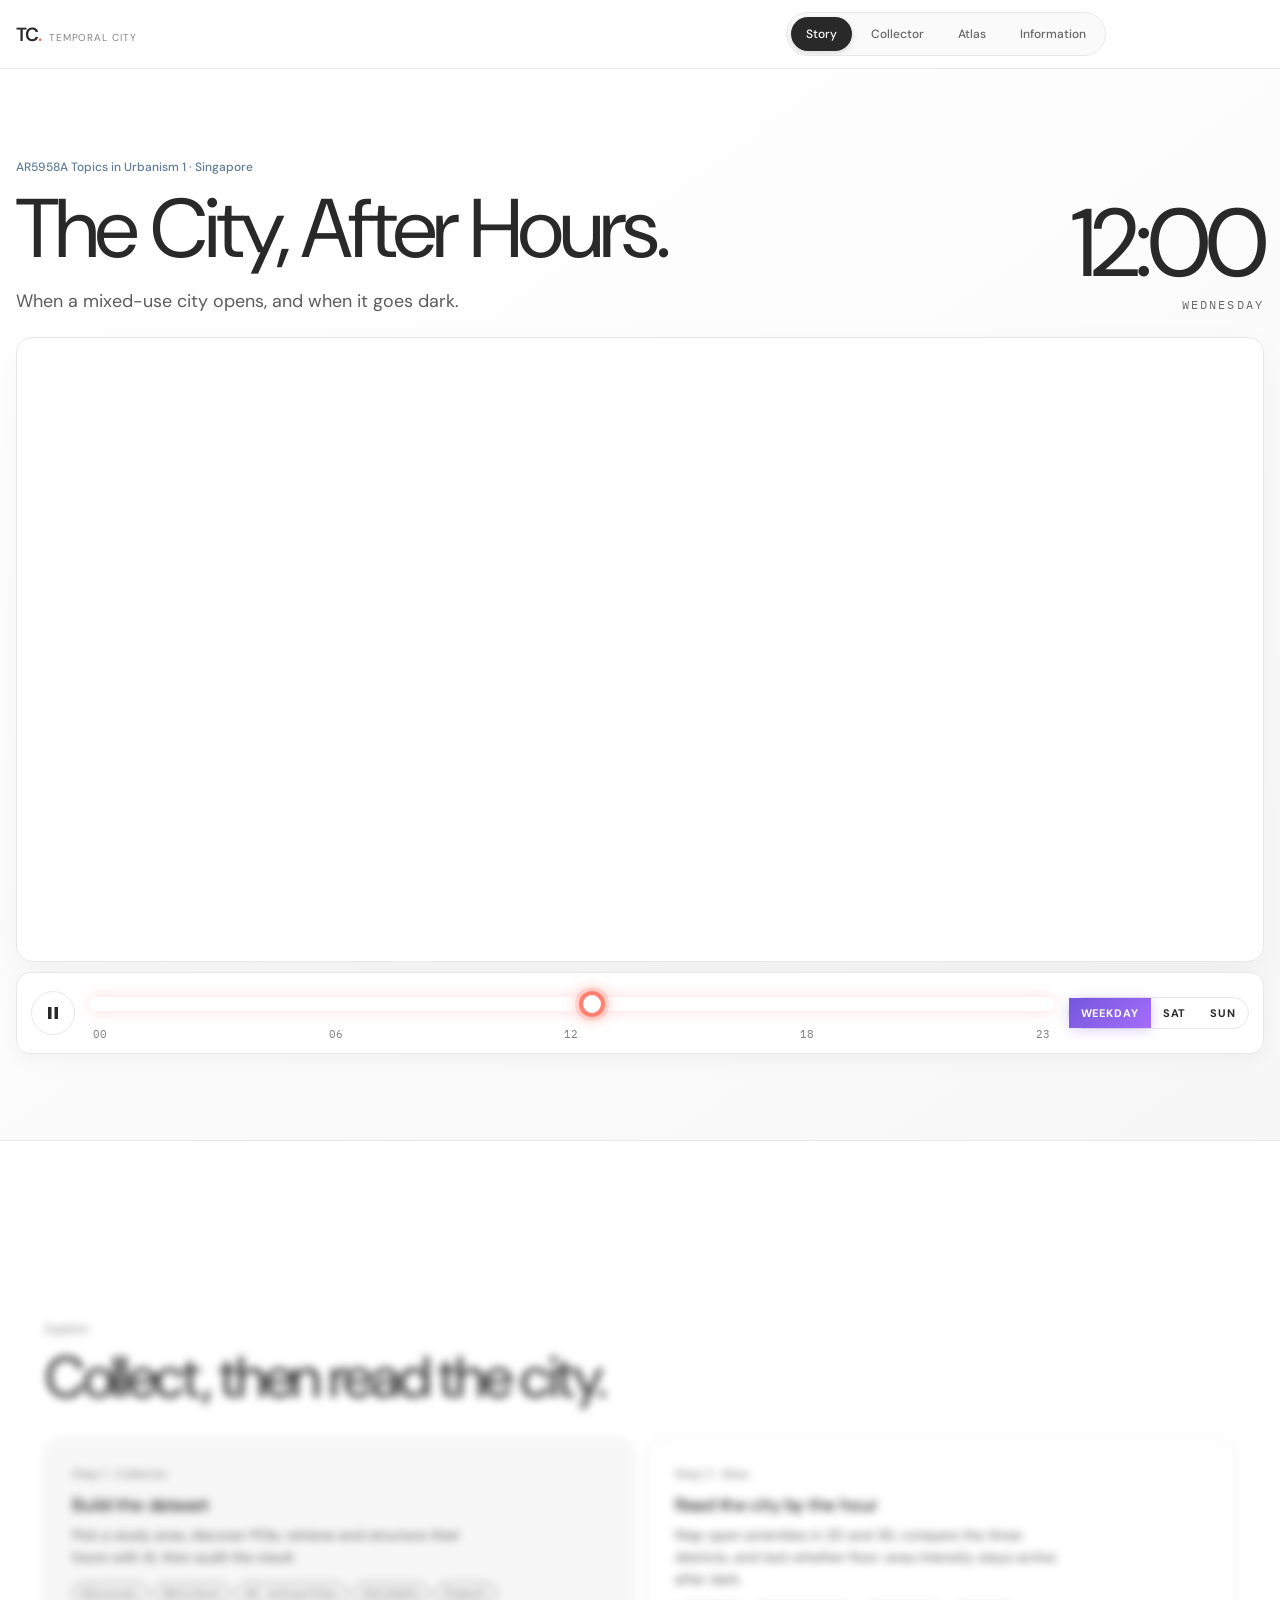
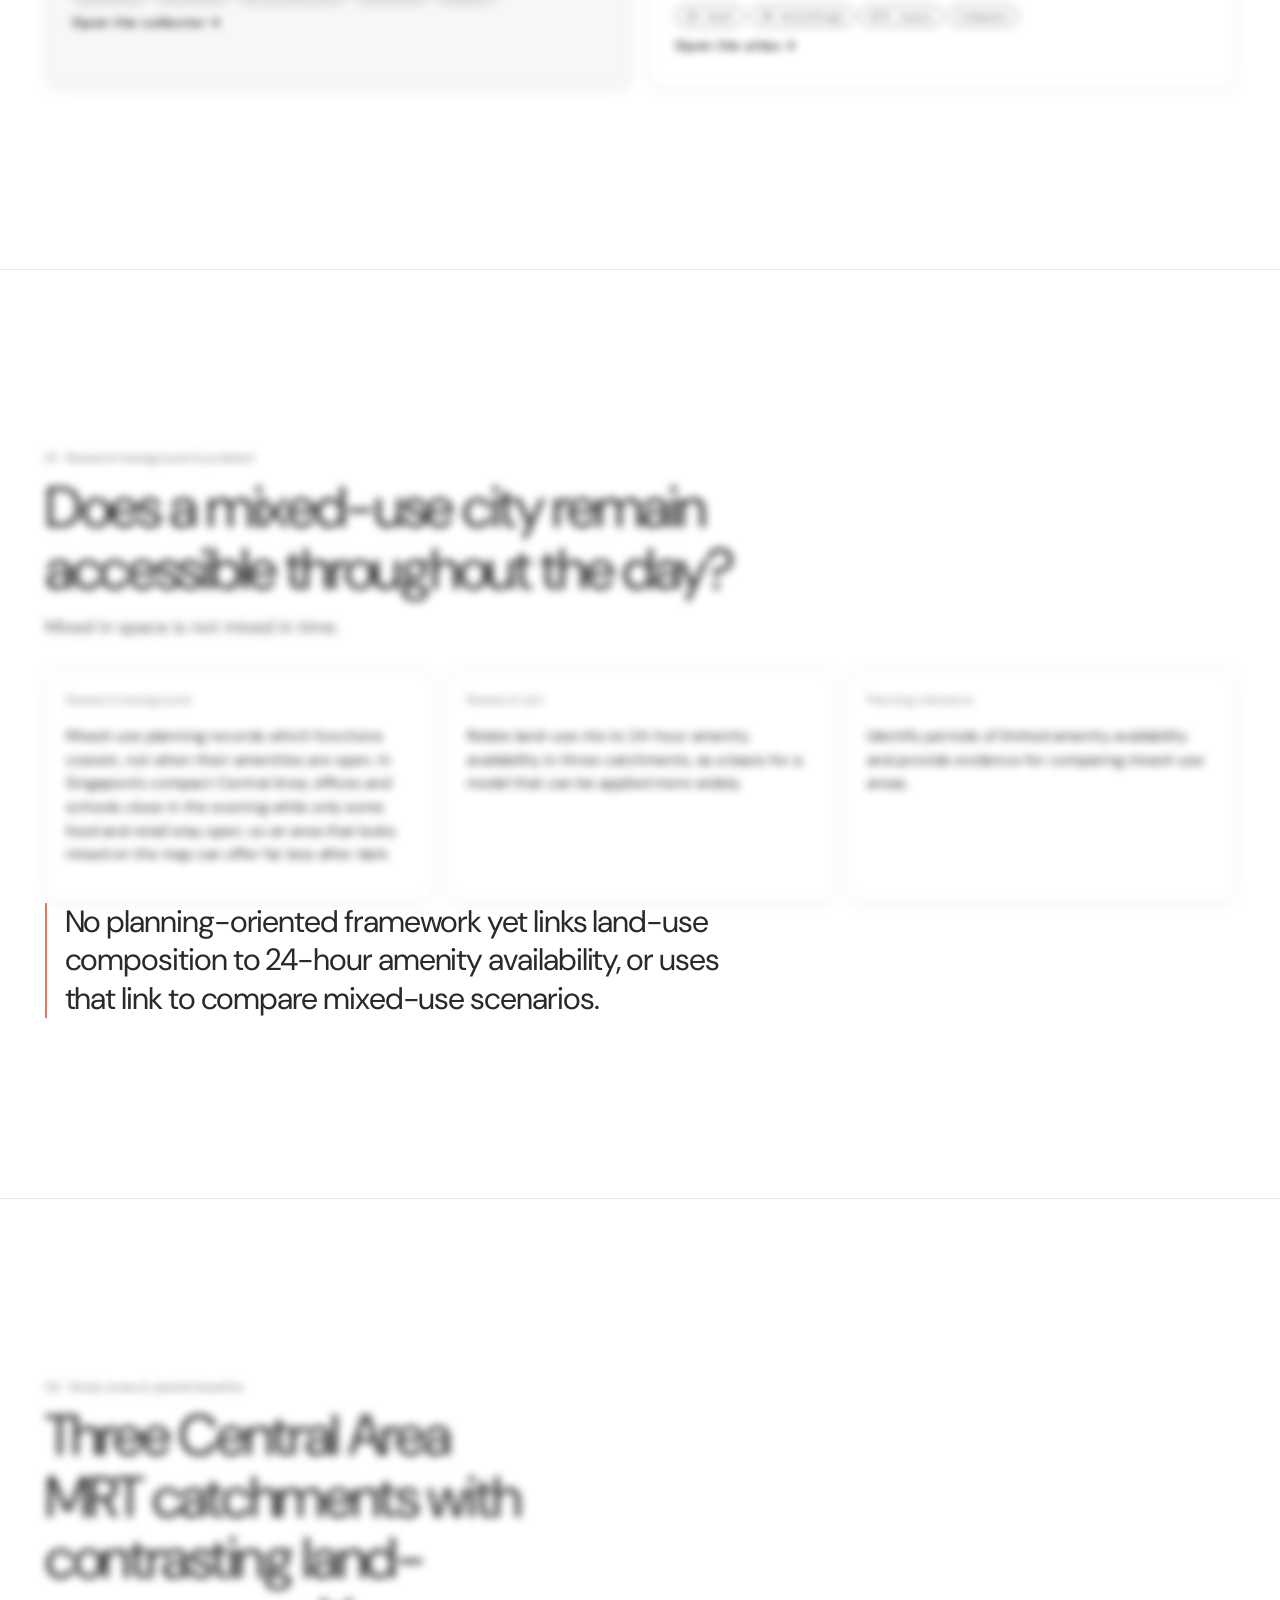
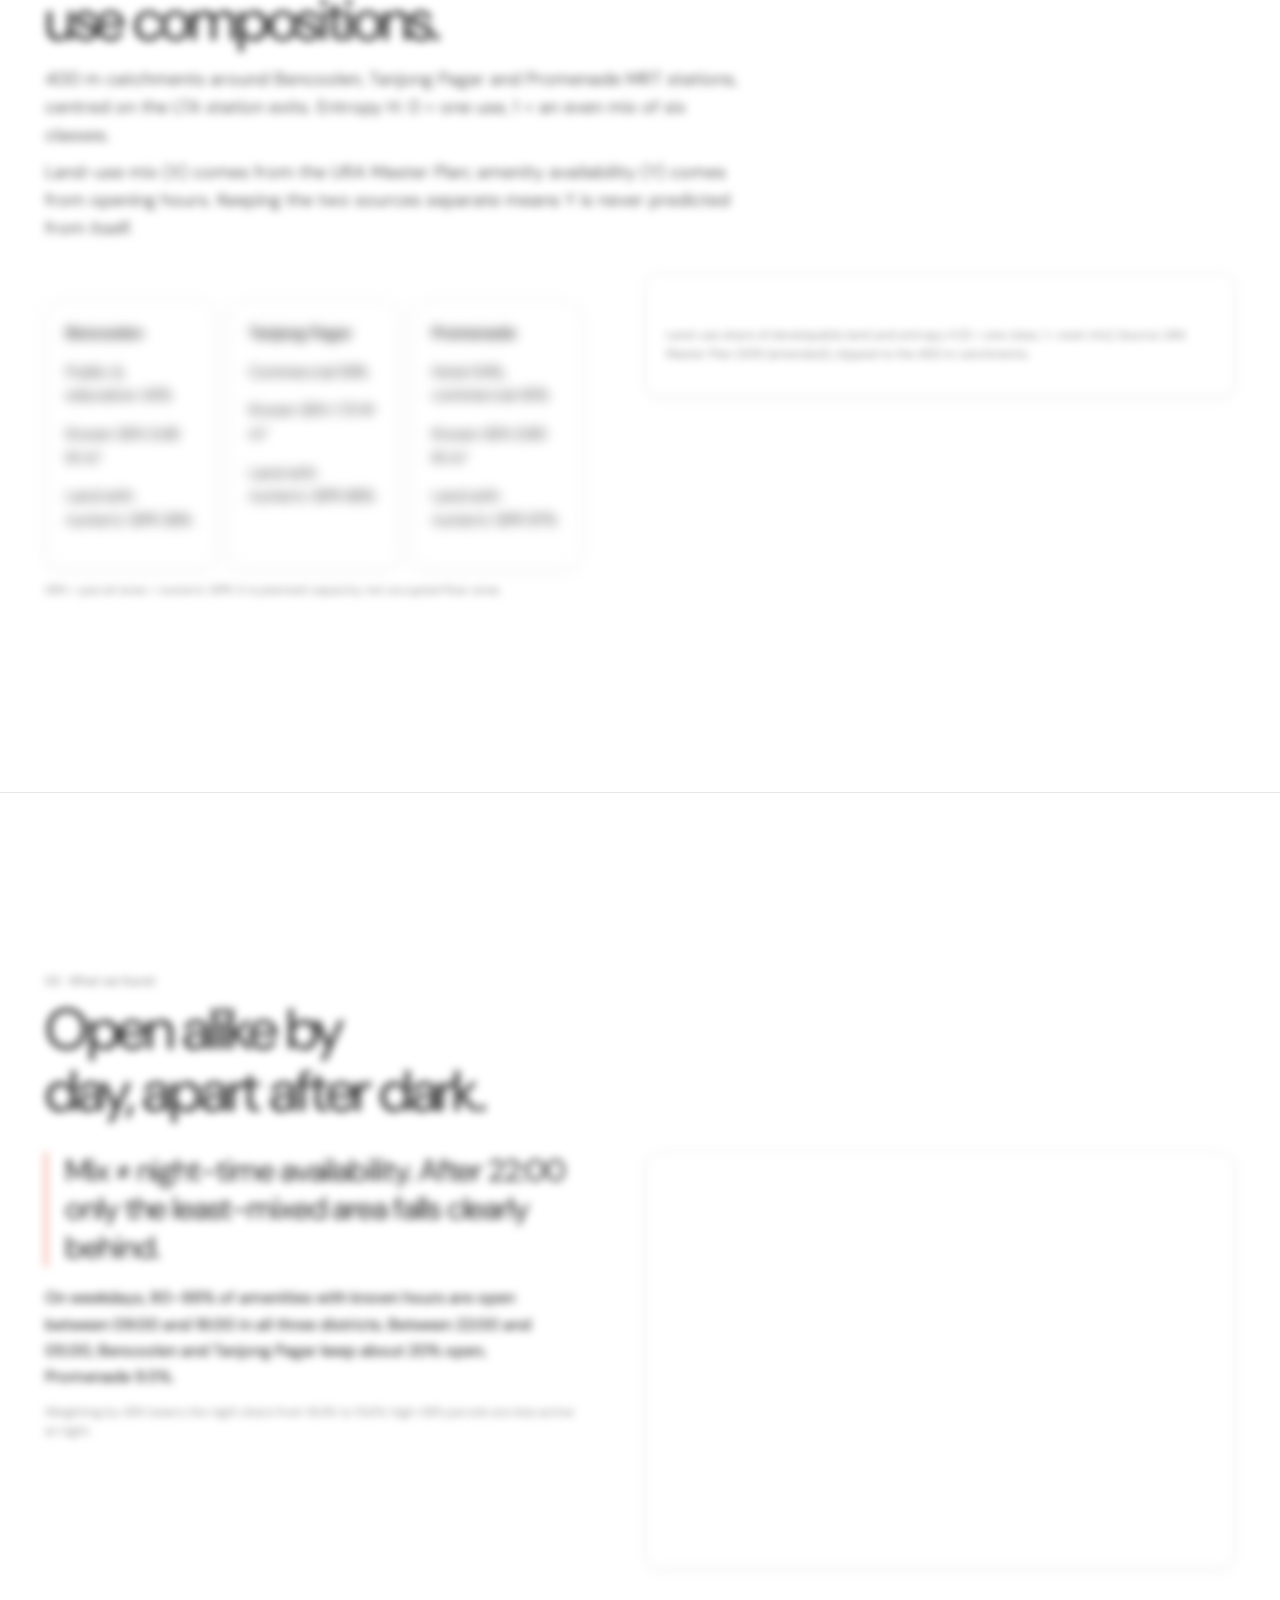
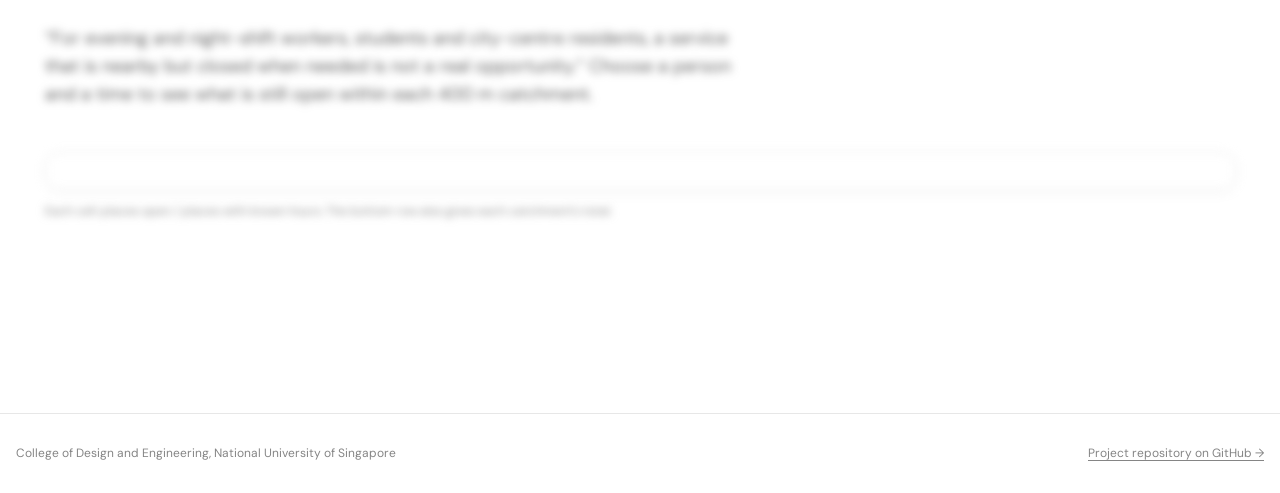
==== commit 7178b424: "Add files via upload" ====
--- a/docs/index.html
+++ b/docs/index.html
@@ -4,8 +4,8 @@
 <meta charset="utf-8">
 <meta name="viewport" content="width=device-width, initial-scale=1, viewport-fit=cover">
 <title>Temporal City</title>
-<script src="static/daynight.js?v24-story-202611112120"></script>
-<script src="static/palette.js?v24-story-202611112120"></script>
+<script src="static/daynight.js?v24-story-202611112250"></script>
+<script src="static/palette.js?v24-story-202611112250"></script>
 <meta name="claude:viewport-fit-sides" content="cover">
 <link rel="preconnect" href="https://fonts.googleapis.com">
 <link rel="stylesheet" href="https://fonts.googleapis.com/css2?family=DM+Sans:opsz,wght@9..40,400;9..40,500;9..40,700&family=Instrument+Serif:ital@0;1&family=Manrope:wght@500;700;800&family=IBM+Plex+Mono:wght@400;500&display=swap">
@@ -198,10 +198,10 @@
   .motion .hero *{animation:none!important}.hero .wrap{opacity:1;transform:none}.progress{display:none}
 }
 </style>
-<link rel="stylesheet" href="static/future.css?v24-story-202611112120">
+<link rel="stylesheet" href="static/future.css?v24-story-202611112250">
 <style>
 </style>
-<script src="static/lens-nav.js?v24-story-202611112120" defer></script>
+<script src="static/lens-nav.js?v24-story-202611112250" defer></script>
 <style id="story-layout-v24">
 /* Story layout: one row of five steps; a zoomed detail axis under step 02 */
 .pipe.pipe-5{grid-template-columns:repeat(5,minmax(0,1fr))}
@@ -388,7 +388,7 @@
 
 
 </main>
-<footer><div class="wrap"><span>College of Design and Engineering, National University of Singapore</span><span><a class="tc-repo" href="https://github.com/" hidden style="color:inherit;text-decoration:underline;text-underline-offset:3px">Project repository on GitHub →</a></span></div></footer>
+<footer><div class="wrap"><span>College of Design and Engineering, National University of Singapore</span><span><a class="tc-repo" href="https://github.com/temporal-city-nus/temporal-city" style="color:inherit;text-decoration:underline;text-underline-offset:3px">Project repository on GitHub →</a></span></div></footer>
 
 <script>
 const DATA={"districts":["Bencoolen","Tanjong Pagar","Promenade"],"cats":["Food & Beverage","Retail","Services","Education","Community & Civic","Culture & Recreation"],"poi":[[0,0,319,191,"000000000000111111111000000000000000111111111000000000000000111111111000000000000000111111111000000000000000111111111100000000000000111111111100000000000000111111111000"],[0,0,-30,106,"000000000000000011111110000000000000000011111110000000000000000011111110000000000000000011111110000000000000000011111111000000000000000011111111000000000000000011111110"],[0,0,-92,108,"000000000001111101111100000000000001111101111100000000000001111101111100000000000001111101111100000000000001111101111110000000000001111101111110000000000001111101111110"],[0,0,229,226,"000000011111111111111100000000011111111111111100000000011111111111111100000000011111111111111100000000011111111111111100000000011111111111111100000000011111111111111100"],[0,0,-86,50,"000000000011111111111110000000000011111111111110000000000011111111111110000000000011111111111110000000000011111111111110000000000011111111111110000000000011111111111110"],[0,0,2,162,"000000000001111111111000000000000001111111111000000000000001111111111000000000000001111111111000000000000001111111111100000000000001111111111100000000000001111111111000"],[0,0,0,-39,"000000000011111111111111000000000011111111111111000000000011111111111111000000000011111111111111000000000011111111111111110000000011111111111111110000000011111111111111"],[0,0,234,225,"000000000111111111111000000000000111111111111000000000000111111111111000000000000111111111111000000000000111111111111000000000000111111111111000000000000111111111111000"],[0,0,206,274,"111111111111111111111111111111111111111111111111111111111111111111111111111111111111111111111111111111111111111111111111111111111111111111111111111111111111111111111111"],[0,0,233,263,"000000000001111001111100000000000001111001111100000000000001111001111100000000000001111001111100000000000001111001111100000000000001111111111000000000000001111111111000"],[0,0,69,118,"000000000111111111111000000000000111111111111000000000000111111111111000000000000111111111111000000000000111111111111000000000000111111111111000000000000111111111111000"],[0,0,12,168,"000000000001111111111100000000000001111111111100000000000001111111111100000000000001111111111100000000000001111111111100000000000001111111111100000000000001111111111100"],[0,0,-62,256,"000000011111111111111111000000011111111111111111000000011111111111111111000000011111111111111111000000011111111111111111111000011111111111111111111000011111111111111111"],[0,0,-46,233,"111111000001111111111111111111000001111111111111111111000001111111111111111111000001111111111111111111000001111111111111111111000001111111111111111111000001111111111111"],[0,0,-123,65,"000000000111111111111100000000000111111111111100000000000111111111111100000000000111111111111100000000000111111111111100000000000111111111111100000000000111111111111100"],[0,0,133,183,"000000000001111111111110000000000001111111111110000000000001111111111110000000000001111111111110000000000001111111111110000000000001111111111110000000000001111111111110"],[0,0,99,216,"000000000011111111111000000000000011111111111000000000000011111111111000000000000011111111111000000000000011111111111000000000000011111111111000000000000011111111111000"],[0,0,213,282,"111000000001111111111111111000000001111111111111111000000001111111111111111000000001111111111111111000000001111111111111111100000001111111111111111100000001111111111111"],[0,1,345,136,"........................................................................................................................................................................"],[0,1,-64,196,"........................................................................................................................................................................"],[0,2,343,77,"000000000111111110000000000000000111111110000000000000000111111110000000000000000111111110000000000000000111111110000000000000000111100000000000000000000000000000000000"],[0,2,9,-230,"000000000001111111100000000000000001111111100000000000000001111111100000000000000001111111100000000000000001111111100000000000000000000000000000000000000000000000000000"],[0,2,155,170,"........................................................................................................................................................................"],[0,2,251,240,"........................................................................................................................................................................"],[0,2,275,204,"........................................................................................................................................................................"],[0,2,-106,350,"........................................................................................................................................................................"],[0,3,-233,113,"........................................................................................................................................................................"],[0,3,-71,242,"000000000111111111100000000000000111111111100000000000000111111111100000000000000111111111100000000000000111111111100000000000000111110000000000000000000000000000000000"],[0,3,225,157,"........................................................................................................................................................................"],[0,3,-71,242,"000000000000111111111000000000000000111111111000000000000000111111111000000000000000111111111000000000000000111111111000000000000111111111111000000000000111111111000000"],[0,3,252,-77,"000000011111111111100000000000011111111111100000000000011111111111100000000000011111111111100000000000011111111111100000000000000000000000000000000000000000000000000000"],[0,3,231,61,"000000000000000111111100000000000000000111111100000000000000000111111100000000000000000111111100000000000000000111111100000000000111111110000000000000000011111000000000"],[0,3,-75,208,"000000001111111111100000000000001111111111100000000000001111111111100000000000001111111111100000000000001111111111100000000000000000000000000000000000000000000000000000"],[0,3,-62,256,"000000001111111111111111000000001111111111111111000000001111111111111111000000001111111111111111000000001111111111111111000000001111111111111111000000001111111111111111"],[0,3,-62,256,"000000011111111111111000000000011111111111111000000000011111111111111000000000011111111111111000000000011111111111111000000000011111111110000000000000011111111110000000"],[0,3,-67,256,"000000000000000000000000000000000000111111110000000000000000111111110000000000000000111111110000000000000000111111110000000000000000111111110000000000000000111111110000"],[0,3,110,241,"000000000111111111000000000000000111111111000000000000000111111111000000000000000111111111000000000000000111111111000000000000000000000000000000000000000000000000000000"],[0,3,231,61,"000000000000001111111000000000000000000000000000000000000000000000000000000000000011111110000000000000000000001111111000000000000011111111000000000000000000001111000000"],[0,3,110,241,"000000000111111111100000000000000111111111100000000000000111111111100000000000000111111111100000000000000111111111100000000000000111111111100000000000000111111110000000"],[0,3,251,240,"000000001111111111000000000000001111111111000000000000001111111111000000000000001111111111000000000000001111111111000000000000001111111111000000000000000000000000000000"],[0,3,278,205,"000000000111111111100000000000000111111111100000000000000111111111100000000000000111111111100000000000000111111111100000000000000111110000000000000000000000000000000000"],[0,3,274,227,"000000000111111111111100000000000111111111111100000000000111111111111100000000000111111111111100000000000111111111111100000000000111111111111100000000000111111111111100"],[0,3,357,129,"........................................................................................................................................................................"],[0,4,147,317,"111111111111111111111111111111111111111111111111111111111111111111111111111111111111111111111111111111111111111111111111111111111111111111111111111111111111111111111111"],[0,4,231,61,"000000001111111111110000000000001111111111110000000000001111111111110000000000001111111111110000000000001111111111110000000000001111111111110000000000000111111111100000"],[0,4,279,123,"........................................................................................................................................................................"],[0,5,-154,-195,"000000000011111111100000000000000011111111100000000000000011111111100000000000000011111111100000000000000011111111100000000000000011111111100000000000000011111111100000"],[0,5,72,-31,"000000000011111111000000000000000011111111000000000000000011111111000000000000000011111111000000000000000011000000000000000000000000000000000000000000000000000111000000"],[0,5,-245,99,"000000000000000000000000000000000000000000000000000000000000000000000000000000000000000000000000000000000000111111100000000000000000111111100000000000000000111111100000"],[0,5,78,-297,"000000000011111111111100000000000011111111111100000000000011111111111100000000000011111111111100000000000011111111111100000000000011111111111100000000000011111111111100"],[0,5,-71,242,"111111111111111111111111111111111111111111111111111111111111111111111111111111111111111111111111111111111111111111111111111111111111111111111111111111111111111111111111"],[0,5,207,-2,"........................................................................................................................................................................"],[0,0,226,5,"000000000011111111000000000000000011111111000000000000000011111111000000000000000011111111000000000000000011111111000000000000000011111111000000000000000011111111000000"],[0,0,-65,82,"000000000001111111111110000000000001111111111110000000000001111111111110000000000001111111111110000000000001111111111111111000000001111111111111111000000001111111111110"],[0,0,-11,151,"........................................................................................................................................................................"],[0,0,75,370,"000000000011111111000000000000000011111111000000000000000011111111000000000000000011111111000000000000000011111111000000000000000011111111000000000000000011111111000000"],[0,0,-3,125,"........................................................................................................................................................................"],[0,0,185,176,"000000000111111111111000000000000111111111111000000000000111111111111000000000000111111111111000000000000111111111111000000000001111111111111000000000001111111111111000"],[0,0,49,189,"000000000111111110000000000000000111111111111100000000000111111111111100000000000111111111111100000000000111111111111100000000000111111110000000000000000111111110000000"],[0,0,218,17,"000000001111111111100000000000001111111111100000000000001111111111100000000000001111111111100000000000001111111111100000000000001111111111100000000000001111111111100000"],[0,0,168,-4,"000000000000000000000000000000000011111111111100000000000011111111111100000000000011111111111100000000000011111111111100000000000011111111111100000000000011111111111100"],[0,0,219,234,"000000011111111100000000000000011111111111111000000000011111111111111000000000011111111111111000000000011111111111111000000000011111111111111000000000011111111111111000"],[0,0,182,281,"000000000011111111111111000000000011111111111111000000000011111111111111000000000011111111111111000000000011111111111111000000000011111111111111000000000011111111111110"],[0,0,297,115,"000000000000000000000000000000000011111111000000000000000011111111000000000000000011111111000000000000000011111111000000000000000011111111000000000000000011111111000000"],[0,0,208,277,"111000000000011111111111111000000000011111111111111000000000011111111111111000000000011111111111111000000000011111111111111000000000011111111111111000000000011111111111"],[0,0,259,1,"000000001111111111100000000000001111111111100000000000001111111111100000000000001111111111100000000000001111111111100000000000000111111111100000000000000111111111100000"],[0,0,198,194,"000000001111111111000000000000001111111111000000000000001111111111000000000000001111111111000000000000001111111111000000000000001111111111000000000000001111111111000000"],[0,0,59,-230,"000000000111111111111100000000000111111111111100000000000111111111111100000000000111111111111100000000000111111111111100000000000001111111100000000000000001111111100000"],[0,0,19,-62,"000000011111111111111000000000011111111111111000000000011111111111111000000000011111111111111000000000011111111111111100000000011111111111111100000000011111111111111000"],[0,1,-34,269,"111111111111111111111111111111111111111111111111111111111111111111111111111111111111111111111111111111111111111111111111111111111111111111111111111111111111111111111111"],[0,1,292,-135,"111111111111111111111111111111111111111111111111111111111111111111111111111111111111111111111111111111111111111111111111111111111111111111111111111111111111111111111111"],[0,1,26,-20,"111111111111111111111111111111111111111111111111111111111111111111111111111111111111111111111111111111111111111111111111111111111111111111111111111111111111111111111111"],[0,1,-90,16,"111111111111111111111111111111111111111111111111111111111111111111111111111111111111111111111111111111111111111111111111111111111111111111111111111111111111111111111111"],[0,1,260,199,"111111111111111111111111111111111111111111111111111111111111111111111111111111111111111111111111111111111111111111111111111111111111111111111111111111111111111111111111"],[0,1,110,241,"000000011111111111111110000000011111111111111110000000011111111111111110000000011111111111111110000000011111111111111110000000000111111111111000000000000111111111111000"],[0,1,79,-177,"000000000111111110000000000000000111111110000000000000000111111110000000000000000111111110000000000000000111111110000000000000000000000000000000000000000000000000000000"],[0,1,84,71,"000000011111111111111110000000011111111111111110000000011111111111111110000000011111111111111110000000011111111111111110000000011111111111111110000000011111111111111110"],[0,1,116,-191,"000000011111111111111110000000011111111111111110000000011111111111111110000000011111111111111110000000011111111111111110000000011111111111111110000000011111111111111110"],[0,1,-71,242,"111111111111111111111111111111111111111111111111111111111111111111111111111111111111111111111111111111111111111111111111111111111111111111111111111111111111111111111111"],[0,1,-133,114,"000000011111111111111110000000011111111111111110000000011111111111111110000000011111111111111110000000011111111111111110000000000011111111000000000000000011111111000000"],[0,1,-62,256,"000000000000111111111111000000000000111111111111000000000000111111111111000000000000111111111111000000000000111111111111000000000000111111111111000000000000111111111111"],[0,1,116,225,"000000000111111111111100000000000111111111111100000000000111111111111100000000000111111111111100000000000111111111111100000000000111111111111100000000000111111111111100"],[0,1,252,201,"000000000011111111000000000000000011111111000000000000000011111111000000000000000011111111000000000000000011111111000000000000000011111111000000000000000011111111000000"],[0,1,147,241,"000000000001111111111110000000000001111111111110000000000001111111111110000000000001111111111110000000000001111111111110000000000001111111111110000000000000000000000000"],[0,1,115,226,"000000000001111111111000000000000001111111111000000000000001111111111000000000000001111111111000000000000001111111111000000000000001111111111000000000000000001111110000"],[0,1,44,-211,"000000000011111111110000000000000011111111110000000000000011111111110000000000000011111111110000000000000011111111110000000000000011111111110000000000000011111111110000"],[0,2,79,-177,"111111111111111111111111111111111111111111111111111111111111111111111111111111111111111111111111111111111111111111111111111111111111111111111111111111111111111111111111"],[0,2,-52,257,"111111111111111111111111111111111111111111111111111111111111111111111111111111111111111111111111111111111111111111111111111111111111111111111111111111111111111111111111"],[0,2,251,240,"111111111111111111111111111111111111111111111111111111111111111111111111111111111111111111111111111111111111111111111111111111111111111111111111111111111111111111111111"],[0,2,346,77,"........................................................................................................................................................................"],[0,2,79,-177,"........................................................................................................................................................................"],[0,2,111,-195,"111111111111111111111111111111111111111111111111111111111111111111111111111111111111111111111111111111111111111111111111111111111111111111111111111111111111111111111111"],[0,2,-64,196,"111111111111111111111111111111111111111111111111111111111111111111111111111111111111111111111111111111111111111111111111111111111111111111111111111111111111111111111111"],[0,2,-62,256,"........................................................................................................................................................................"],[0,2,275,204,"111111111111111111111111111111111111111111111111111111111111111111111111111111111111111111111111111111111111111111111111111111111111111111111111111111111111111111111111"],[0,2,-62,256,"........................................................................................................................................................................"],[0,3,30,-233,"000000001111111111000000000000001111111111000000000000001111111111000000000000001111111111000000000000001111111111000000000000000000000000000000000000000000000000000000"],[0,3,212,177,"000000000111111110000000000000000111111110000000000000000111111110000000000000000111111110000000000000000111111110000000000000000000000000000000000000000000000000000000"],[0,3,-98,-61,"........................................................................................................................................................................"],[0,3,-108,-85,"000000001111111111100000000000001111111111100000000000001111111111100000000000001111111111100000000000001111111111100000000000001111111111100000000000001111111111100000"],[0,3,274,227,"000000000111111111000000000000000111111111000000000000000111111111000000000000000111111111000000000000000111111111000000000000000000000000000000000000000000000000000000"],[0,3,-40,-171,"........................................................................................................................................................................"],[0,3,106,89,"........................................................................................................................................................................"],[0,3,-40,68,"000000000111111111111100000000000111111111111100000000000111111111111100000000000111111111111100000000000111111111111100000000000000000000000000000000000000000000000000"],[0,3,386,34,"000000000111111110000000000000000111111110000000000000000111111110000000000000000111111110000000000000000111111110000000000000000000000000000000000000000000000000000000"],[0,3,-246,166,"000000000111111111111000000000000111111111111000000000000111111111111000000000000111111111111000000000000111111111111000000000000111111111111000000000000111111111111000"],[0,3,36,-253,"000000000011111110000000000000000011111110000000000000000011111110000000000000000011111110000000000000000011111110000000000000000000000000000000000000000000000000000000"],[0,3,-71,242,"000000000111111110000000000000000111111110000000000000000111111110000000000000000111111110000000000000000111111110000000000000000000000000000000000000000000000000000000"],[0,3,221,-222,"000000001111111111000000000000001111111111000000000000001111111111000000000000001111111111000000000000001111111111000000000000000000000000000000000000000000000000000000"],[0,3,-11,-271,"........................................................................................................................................................................"],[0,3,25,-240,"000000000111111110000000000000000111111110000000000000000111111110000000000000000111111110000000000000000111111110000000000000000000000000000000000000000000000000000000"],[0,3,155,313,"000000000111111111100000000000000111111111100000000000000111111111100000000000000111111111100000000000000111111111100000000000000111111111100000000000000000000000000000"],[0,3,77,132,"........................................................................................................................................................................"],[0,5,243,143,"000000000000000000000000000000000000111111100000000000000000111111100000000000000000111111100000000000000000111111100000000000000000111111100000000000000000111100000000"],[0,5,-4,195,"000000000000111111110000000000000000111111110000000000000000111111110000000000000000111111110000000000000000111111110000000000000000011111000000000000000000011111000000"],[0,5,-11,186,"000000000000111111110000000000000000111111110000000000000000111111110000000000000000111111110000000000000000111111110000000000000000000000000000000000000000011111000000"],[0,5,289,-236,"000000000000111111100000000000000000111111100000000000000000111111100000000000000000111111100000000000000000111111100000000000000000111111100000000000000000111111100000"],[0,5,209,187,"111111111111111111111111111111111111111111111111111111111111111111111111111111111111111111111111111111111111111111111111111111111111111111111111000000000000000000000000"],[0,5,-108,-48,"........................................................................................................................................................................"],[0,5,229,185,"000000000000000000000000000000000001111111100000000000000001111111100000000000000001111111100000000000000001111111100000000000000001111111100000000000000001111111100000"],[0,5,223,52,"000000000011111111110000000000000011111111110000000000000011111111110000000000000011111111110000000000000011111111110000000000000011111111110000000000000000111110000000"],[0,5,-222,226,"........................................................................................................................................................................"],[0,5,70,325,"000000000000000000000000000000000001111111100000000000000001111111100000000000000001111111100000000000000000000011100000000000000011111111111111111111100011111111100000"],[0,5,226,10,"........................................................................................................................................................................"],[0,5,251,240,"........................................................................................................................................................................"],[0,0,22,50,"000000011111111100000000000000011111111100000000000000011111111100000000000000011111111100000000000000011111111100000000000000011111111000000000000000011111111000000000"],[0,0,-50,213,"000000011111111111111000000000011111111111111000000000011111111111111000000000011111111111111000000000011111111111111000000000000111111111111000000000000111111111111000"],[0,0,-40,-75,"000000011111111111111000000000011111111111111000000000011111111111111000000000011111111111111000000000011111111111111000000000000000000000000000000000000000000000000000"],[0,0,231,61,"000000011111111111111100000000011111111111111100000000011111111111111100000000011111111111111100000000011111111111111100000000011111111111111100000000011111111111111100"],[0,0,274,192,"000000011111111111000000000000011111111111000000000000011111111111000000000000011111111111000000000000011111111111000000000000001111111111000000000000001111111111000000"],[0,0,274,227,"000000011111111111000000000000011111111111000000000000011111111111000000000000011111111111000000000000011111111111000000000000011111111111000000000000001111111110000000"],[0,0,322,178,"000000001111111111110000000000001111111111110000000000001111111111110000000000001111111111110000000000001111111111110000000000001111111111110000000000001111111111110000"],[0,0,196,32,"000000001111111111110000000000001111111111110000000000001111111111110000000000001111111111110000000000001111111111110000000000001111111111110000000000001111111111110000"],[0,0,30,-51,"........................................................................................................................................................................"],[0,1,274,227,"000000000111111111111000000000000111111111111000000000000111111111111000000000000111111111111000000000000111111111111000000000000111111111111000000000000111111111111000"],[0,1,-74,204,"000000000011111111111100000000000011111111111100000000000011111111111100000000000011111111111100000000000011111111111100000000000011111111111100000000000011111111111100"],[0,1,-62,256,"000000011111111111111100000000011111111111111100000000011111111111111100000000011111111111111100000000011111111111111100000000011111111111111100000000011111111111111100"],[0,1,110,241,"000000111111111111111110000000111111111111111110000000111111111111111110000000111111111111111110000000111111111111111110000000111111111111111110000000111111111111111110"],[0,1,-235,127,"000000000011111111111100000000000011111111111100000000000011111111111100000000000011111111111100000000000011111111111100000000000011111111111100000000000011111111111100"],[0,1,250,38,"000000000111111111110000000000000111111111110000000000000111111111110000000000000111111111110000000000000111111111110000000000000111111111110000000000000111111111110000"],[0,1,-244,106,"111111111111111111111111111111111111111111111111111111111111111111111111111111111111111111111111111111111111111111111111111111111111111111111111111111111111111111111111"],[0,1,-233,113,"000000000001111111111000000000000001111111111000000000000001111111111000000000000001111111111000000000000001111111111000000000000001111111111000000000000001111111111000"],[0,1,-62,287,"000000000000011111111000000000000000011111111000000000000000011111111000000000000000011111111000000000000000011111111000000000000000011111111000000000000000011111111000"],[0,1,261,8,"000000000111111111000000000000000111111111000000000000000111111111000000000000000111111111000000000000000111111111000000000000000000000000000000000000000000000000000000"],[0,1,20,-65,"111111111111111111111111111111111111111111111111111111111111111111111111111111111111111111111111111111111111111111111111111111111111111111111111111111111111111111111111"],[0,1,-52,257,"111111111111111111111111111111111111111111111111111111111111111111111111111111111111111111111111111111111111111111111111111111111111111111111111111111111111111111111111"],[0,1,-62,256,"111111111111111111111111111111111111111111111111111111111111111111111111111111111111111111111111111111111111111111111111111111111111111111111111111111111111111111111111"],[0,1,110,241,"000000000001111111110000000000000001111111110000000000000001111111110000000000000001111111110000000000000001111111110000000000000001111000000000000000000000000000000000"],[0,1,353,-57,"........................................................................................................................................................................"],[0,3,25,-240,"000000001111111111111111000000001111111111111111000000001111111111111111000000001111111111111111000000001111111111111111000000000011111111111000000000000011111111111000"],[0,5,-43,325,"111111111111111111111111111111111111111111111111111111111111111111111111111111111111111111111111111111111111111111111111111111111111111111111111111111111111111111111111"],[0,0,-97,23,"000000000001111111111100000000000001111111111100000000000001111111111100000000000001111111111100000000000001111111111100000000000001111111111100000000000001111111111100"],[0,0,-96,37,"000000000001111111111111000000000001111111111111000000000001111111111111000000000001111111111111000000000001111111111111000000000001111111111111000000000001111111111111"],[0,0,-71,14,"000000011111111111111110000000011111111111111111000000011111111111111111000000011111111111111111000000011111111111111111100000011111111111111111000000011111111111111110"],[0,0,-84,-54,"000000000111111111111000000000000111111111111000000000000111111111111000000000000111111111111000000000000111111111111000000000000111111111110000000000000111111111111000"],[0,0,11,-204,"000000000011111111111000000000000011111111111000000000000011111111111000000000000011111111111000000000000011111111111000000000000011111111111000000000000000000000000000"],[0,0,-16,-101,"000000000111111111111000000000000111111111111000000000000111111111111000000000000111111111111000000000000111111111111000000000000111111111110000000000000011111111110000"],[0,0,-39,-266,"000000000011111111110000000000000011111111110000000000000011111111110000000000000011111111110000000000000011111111110000000000000000000000000000000000000000000000000000"],[0,0,-168,-198,"000000000011111111000000000000000011111111000000000000000011111111000000000000000011111111000000000000000011111111000000000000000011111111100000000000000011111111100000"],[0,0,-14,-275,"000000001111111111000000000000001111111111000000000000001111111111000000000000001111111111000000000000001111111111000000000000000000000000000000000000000000000000000000"],[0,0,-133,-57,"000000001111111111110000000000001111111111110000000000001111111111110000000000001111111111110000000000001111111111110000000000000000000000000000000000000000000000000000"],[0,0,9,-230,"000000001111111111000000000000001111111111000000000000001111111111000000000000001111111111000000000000001111111111000000000000000000000000000000000000000000000000000000"],[0,0,-52,-301,"........................................................................................................................................................................"],[0,0,-98,35,"000000000001111111111100000000000001111111111100000000000001111111111100000000000001111111111100000000000001111111111100000000000001111111111100000000000001111111111100"],[0,0,-98,-61,"000000000011111111110000000000000011111111110000000000000011111111110000000000000011111111110000000000000011111111110000000000000011111100000000000000000000000000000000"],[0,0,6,-41,"........................................................................................................................................................................"],[0,0,-210,-89,"000000001111111111110000000000001111111111110000000000001111111111110000000000001111111111110000000000001111111111110000000000001111111111110000000000001111111111110000"],[0,0,-198,-80,"000000000001111111110000000000000001111111110000000000000001111111110000000000000001111111110000000000000001111111110000000000000001111111110000000000000001111100000000"],[0,0,9,-230,"........................................................................................................................................................................"],[0,0,92,-20,"000000000000110000111000000000000000110000111000000000000000110000111000000000000000110000111000000000000000110000000000000000000000000000000000000000000000110000111000"],[0,0,12,-34,"100000001111111111111111100000001111111111111111100000001111111111111111100000001111111111111111100000001111111111111111100000001111111111111111100000001111111111111111"],[0,0,30,-51,"........................................................................................................................................................................"],[0,0,36,-61,"111111111111111111111111111111111111111111111111111111111111111111111111111111111111111111111111111111111111111111111111111111111111111111111111111111111111111111111111"],[0,0,-18,-320,"000000000111111111111000000000000111111111111000000000000111111111111000000000000111111111111000000000000111111111111000000000000111111111100000000000000000000000000000"],[0,0,38,-78,"000000000001111111111000000000000001111111111000000000000001111111111000000000000001111111111000000000000001111111111000000000000001111111111000000000000001111111111000"],[0,0,57,-220,"111111011111111111110000000000011111111111110000000000011111111111110000000000011111111111110000000000011111111111110000000000000111111111111111111111000111111111111111"],[0,0,29,-58,"000000000011111111111100000000000011111111111100000000000011111111111100000000000011111111111100000000000011111111111100000000000011111111111100000000000011111111111100"],[0,0,245,-7,"000000000000111111111111000000000000111111111111000000000000111111111111000000000000111111111111000000000000111111111111000000000000111111111111000000000000111111111111"],[0,0,309,-105,"000000111100111000111100000000111100111000111100000000111100111000111100000000111100111000111100000000111100111000111100000000111100111000111100000000111100111000111100"],[0,0,292,-135,"000000000001111101111111000000000001111101111111000000000001111101111111000000000001111101111111000000000001111101111111000000000001111101111111000000000001111101111111"],[0,0,259,-87,"000000000001111001111100000000000000000000000000000000000001111001111100000000000001111001111100000000000001111001111100000000000001111001111100000000000001111001111100"],[0,0,233,62,"000000000001111111111100000000000001111111111100000000000001111111111100000000000001111111111100000000000001111111111100000000000001111111111100000000000001111111111100"],[0,0,196,32,"000000111111111111111111000000111111111111111111000000111111111111111111000000111111111111111111000000111111111111111111000000111111111111111111000000111111111111111111"],[0,0,-267,103,"000000000001111111111100000000000001111111111100000000000001111111111100000000000001111111111100000000000001111111111100000000000001111111111100000000000001111111111100"],[0,0,-338,73,"000000001111111111111100000000001111111111111100000000001111111111111100000000001111111111111100000000001111111111111100000000000011111111111100000000000011111111111100"],[0,0,-23,138,"000000000000000001111111110000000000000001111111110000000000000001111111110000000000000001111111110000000000000001111111111000000000000001111111111000000000000000000000"],[0,0,-4,157,"........................................................................................................................................................................"],[0,0,-74,204,"000000000001111111111100000000000001111111111100000000000001111111111100000000000001111111111100000000000001111111111110000000000001111111111110000000000001111111111100"],[0,0,-27,133,"000000000000000011111111000000000000000011111111000000000000000011111111000000000000000011111111000000000000000011111111000000000000000011111111000000000000000011111111"],[0,0,-233,113,"000000001111111111111000000000001111111111111000000000001111111111111000000000001111111111111000000000001111111111111000000000001111111111111000000000001111111111111000"],[0,0,-233,113,"000000000001111111111100000000000001111111111100000000000001111111111100000000000001111111111100000000000001111111111100000000000001111111111100000000000001111111111100"],[0,0,-233,113,"000000000001111111111100000000000001111111111100000000000001111111111100000000000001111111111100000000000001111111111110000000000001111111111110000000000001111111111100"],[0,0,131,188,"000000000001111111111110000000000001111111111110000000000001111111111110000000000001111111111110000000000001111111111110000000000001111111111110000000000001111111111110"],[0,0,78,242,"000000000000111001111100000000000000111001111100000000000000111001111100000000000000111001111100000000000000111001111100000000000000111001111100000000000000111001111100"],[0,0,116,199,"000000000000111001111110000000000000111001111110000000000000111001111110000000000000111001111110000000000000111001111110000000000000111001111100000000000000111001111100"],[0,0,115,226,"000000000001111111111000000000000001111111111000000000000001111111111000000000000001111111111000000000000001111111111000000000000001111111111000000000000001111111111000"],[0,0,245,232,"000000000001111111111000000000000001111111111000000000000001111111111000000000000001111111111000000000000001111111111000000000000001111111111000000000000000000000000000"],[0,0,251,240,"000000000000111001111110000000000000111001111110000000000000111001111110000000000000111001111110000000000000111001111110000000000000000001111110000000000000000000000000"],[0,0,250,204,"000000000001111001111000000000000001111001111000000000000001111001111000000000000001111001111000000000000001111001111000000000000001111001111000000000000001111001111000"],[0,0,251,240,"000000000000110001111110000000000000110001111110000000000000110001111110000000000000110001111110000000000000110001111110000000000000000001111110000000000000000000000000"],[0,0,252,207,"000000000001110000111110000000000001110000111110000000000001110000111110000000000001110000111110000000000000000000111110000000000000000000111110000000000000000001111100"],[0,0,218,235,"000000000001111111111100000000000001111111111100000000000001111111111100000000000001111111111100000000000001111111111100000000000001111111111100000000000001111111111100"],[0,0,278,205,"000000000001111111110000000000000001111111110000000000000001111111110000000000000001111111110000000000000001111111110000000000000000111111110000000000000000000000000000"],[0,0,372,127,"000000000001111000111100000000000001111000111100000000000001111000111100000000000001111000111100000000000001111000111100000000000011111000111100000000000011111000111100"],[0,0,253,251,"000000000001111001111100000000000001111001111100000000000001111001111100000000000001111001111100000000000001111001111110000000000001111001111110000000000001111101111000"],[0,0,-62,256,"000000000011111111111111000000000001111111111111000000000001111111111111000000000001111111111111000000000001111111111111000000000001111111111111000000000000000000000000"],[0,0,-36,255,"111111000011111111111111111111000011111111111111111111000011111111111110000000000011111111111111111111000011111111111111111100000011111111111111111111000011111111111111"],[0,0,-39,244,"000000000001111111111111111110000001111111111111111110000001111111111111111110000001111111111111111110000001111111111111111110000001111111111111111110000001111111111100"],[0,0,-71,242,"000000000001111111111100000000000001111111111100000000000001111111111100000000000001111111111100000000000001111111111100000000000001111111111000000000000001111111111100"],[0,0,-27,274,"000000000001111111111100000000000001111111111100000000000001111111111100000000000001111111111100000000000001111111111100000000000000000000000000000000000000000000000000"],[0,0,-63,245,"000000011111111111111000000000011111111111111000000000011111111111111000000000011111111111111000000000011111111111111000000000011111111111111000000000000001111110000000"],[0,0,-58,197,"000000000111111111111110000000000111111111111110000000000111111111111110000000000111111111111110000000000111111111111110000000000111111111111110000000000111111111111110"],[0,3,204,-67,"........................................................................................................................................................................"],[0,3,211,58,"........................................................................................................................................................................"],[0,3,194,10,"........................................................................................................................................................................"],[0,3,268,16,"........................................................................................................................................................................"],[0,3,179,15,"........................................................................................................................................................................"],[0,3,-81,207,"........................................................................................................................................................................"],[0,3,-12,164,"000000000000001111111100000000000000001111111100000000000000001111111100000000000000001111111100000000000000001111111100000000000000111111110000000000000000111111110000"],[0,3,-71,242,"........................................................................................................................................................................"],[0,3,-52,257,"........................................................................................................................................................................"],[0,3,-52,257,"........................................................................................................................................................................"],[0,3,-71,242,"000000001111111111000000000000001111111111000000000000001111111111000000000000001111111111000000000000001111111111000000000000000000000000000000000000000000000000000000"],[0,3,-52,257,"000000000111111111111100000000000111111111111100000000000111111111111100000000000111111111111100000000000111111111111100000000000111111111111100000000000111111111111100"],[0,3,357,129,"........................................................................................................................................................................"],[0,3,268,228,"........................................................................................................................................................................"],[0,3,357,129,"........................................................................................................................................................................"],[0,3,-151,358,"........................................................................................................................................................................"],[0,0,-79,31,"111000000000000000000000000000000000000000111111111000000000000000111111111000000000000000111111111000000000000000111111111000000000000000001111111100000000000000111111"],[0,0,19,170,"111000000000011111111111111000000000011111111111111000000000011111111111111000000000011111111111111000000000011111111111111000000000111111111111111000000000111111111111"],[0,0,-26,107,"111000000000000000111111111000000000000000111111111000000000000000111111111000000000000000111111111000000000000000111111111000000000000000111111111100000000000000111111"],[0,0,-84,214,"111000000000000000111111111000000000000000111111111000000000000000111111111000000000000000111111111000000000000000111111111000000000000000111111111100000000000000111111"],[0,0,23,174,"111000000001111111111111111000000001111111111111111000000001111111111111111000000001111111111111111000000001111111111111111000000001111111111111111000000001111111111111"],[0,0,-71,14,"111000000000111111111111111000000000111111111111111000000000111111111111111000000000111111111111111000000000111111111111111000000000111111111111111000000000111111111111"],[0,0,-23,117,"111000000000000001111111111000000000000001111111111000000000000001111111111000000000000001111111111000000000000001111111111000000000000001111111111100000000000001111111"],[0,0,-71,242,"111000000000000001111111111000000000000001111111111000000000000001111111111000000000000001111111111000000000000001111111111000000000000001111111111000000000000001111111"],[0,0,-28,129,"111000000000000000111111111000000000000000111111111000000000000000111111111000000000000000111111111000000000000000111111111000000000000000111111111100000000000000111111"],[0,0,-8,129,"111000000000000001111111111000000000000001111111111000000000000001111111111000000000000001111111111000000000000001111111111000000000000001111111111000000000000000011111"],[0,0,-62,256,"111000000000000011111111111000000000000011111111111000000000000011111111111000000000000011111111111000000000000011111111111100000000000011111111111000000000000000011111"],[0,0,230,223,"000000000000000000000000000000000000000000000000000000000000000000011111000000000000000000011111000000000000000000011111000000000000000000011111000000000000000000000000"],[0,0,3,131,"111111000000000000011111111111000000000000011111111111000000000000011111111111000000000000011111111111000000000001111111111111000000000001111111111111000000000000011111"],[0,1,-58,245,"000000000000111111111000000000000000111111111000000000000000111111111000000000000000111111111000000000000000111111111000000000000000111111111000000000000000111111111000"],[0,1,231,61,"000000000000011111100000000000000000111111100000000000000000111111100000000000000000111111100000000000000000111111100000000000000000111110000000000000000000000000000000"],[0,1,-62,256,"000000000111111111100000000000000111111111100000000000000111111111100000000000000111111111100000000000000111111111100000000000000111111110000000000000000000000000000000"],[0,1,137,227,"000000000000111111100000000000000000000000000000000000000000111111100000000000000000000000000000000000000000111111100000000000000000111111000000000000000000000000000000"],[0,1,138,246,"000000000001111111100000000000000001111111100000000000000001111111100000000000000001111111100000000000000001111111100000000000000011110000000000000000000000000000000000"],[0,1,251,240,"000000000000000000000000000000000000111111110000000000000000111111110000000000000000111111110000000000000000111111110000000000000000111111110000000000000000111111100000"],[0,1,-62,256,"000000000000000000000000000000000011111111110000000000000011111111110000000000000011111111110000000000000011111111110000000000000011111111100000000000000011111111100000"],[0,1,-264,189,"111111111111111111111111111111111111111111111111111111111111111111111111111111111111111111111111111111111111111111111111111111111111111111111111111111111111111111111111"],[0,1,-48,252,"........................................................................................................................................................................"],[0,1,119,219,"........................................................................................................................................................................"],[0,1,176,287,"111111111111111111111111111111111111111111111111111111111111111111111111111111111111111111111111111111111111111111111111111111111111111111111111111111111111111111111111"],[0,1,69,57,"000000000000111111000000000000000000111111000000000000000000111111000000000000000000111111000000000000000000111111000000000000000000000000000000000000000000000000000000"],[0,1,242,62,"000000000001111111110000000000000001111111110000000000000001111111110000000000000001111111110000000000000001111111110000000000000001111111110000000000000001111111110000"],[0,1,110,241,"000000000000000000000000000000000001111111100000000000000001111111100000000000000001111111100000000000000001111111100000000000000001111111100000000000000001111111100000"],[0,1,137,227,"000000000001111111100000000000000001111111100000000000000001111111100000000000000001111111100000000000000001111111100000000000000001111111100000000000000000000000000000"],[0,1,-70,325,"000000000001111111110000000000000001111111110000000000000001111111110000000000000001111111110000000000000001111111110000000000000001111111110000000000000001111111110000"],[0,1,110,241,"........................................................................................................................................................................"],[0,1,231,61,"000000000001111111111000000000000001111111111000000000000001111111111000000000000001111111111000000000000001111111111000000000000001111111111000000000000001111111111000"],[0,1,261,224,"........................................................................................................................................................................"],[0,2,149,324,"........................................................................................................................................................................"],[0,5,-308,142,"000000011111110011111000000000011111110011111000000000011111110011111000000000011111110011111000000000011111110011111000000000001111111111100000000000001111111111100000"],[0,5,-210,-89,"000000000000110000111100000000000000110000111100000000000000110000111100000000000000110000111100000000000000110000111100000000000111111110000000000000000111111110000000"],[0,5,-130,120,"000000000111111001111100000000001111111001111100000000001111111101111100000000000111111011111100000000011111111011111100000000011111111111100000000000001111111111000000"],[0,5,243,43,"111111111111111111111111111111111111111111111111111111111111111111111111111111111111111111111111111111111111111111111111111111111111111111111111111111111111111111111111"],[0,5,-233,113,"111111111111111111111111111111111111111111111111111111111111111111111111111111111111111111111111111111111111111111111111111111111111111111111111111111111111111111111111"],[0,5,-71,242,"000000000000110000111100000000000000110000111100000000000011110011111100000000000000110000111100000000000011110011111100000000000011110000000000000000000011100000000000"],[0,5,-231,-94,"111111111111111111111111111111111111111111111111111111111111111111111111111111111111111111111111111111111111111111111111111111111111111111111111111111111111111111111111"],[0,5,294,55,"........................................................................................................................................................................"],[0,5,231,61,"000000000000000000111100000000000000000000111100000000000000000000111100000000000000000000111100000000000000000000111100000000000111111000000000000000000000000000000000"],[0,5,231,61,"000000000000000000111100000000000000000000111100000000000000000001111100000000000000000000111100000000000000000000111100000000000001110000000000000000000000111100000000"],[0,5,-37,-94,"000000001111111111110000000000001111111111110000000000001111111111110000000000001111111111110000000000001111111111110000000000000000000000000000000000000000000000000000"],[0,5,-233,113,"000000001111111111110000000000001111111111110000000000001111111111110000000000001111111111110000000000001111111111110000000000000011111110000000000000000011111110000000"],[0,5,231,61,"........................................................................................................................................................................"],[0,5,9,-230,"........................................................................................................................................................................"],[0,5,-210,-89,"000000000111111110000000000000000111111110000000000000000111111110000000000000000111111110000000000000000111111110000000000000000111111110000000000000000111111110000000"],[0,5,268,24,"........................................................................................................................................................................"],[1,0,-309,-155,"111111111111111111111111111111111111111111111111111111111111111111111111111111111111111111111111111111111111111111111111111111111111111111111111111111111111111111111111"],[1,0,40,325,"000000111111111111111000000000111111111111111000000000111111111111111000000000111111111111111000000000111111111111111000000000111111111111111000000000111111111111000000"],[1,0,-313,-51,"111111111111111111111111111111111111111111111111111111111111111111111111111111111111111111111111111111111111111111111111111111111111111111111111111111111111111111111111"],[1,0,-380,116,"000000000000111001111110000000000000111001111110000000000000111001111110000000000000111001111110000000000000111001111110000000000000111001111110000000000000111001111110"],[1,0,-372,115,"000000011111111111111100000000011111111111111100000000011111111111111100000000011111111111111100000000011111111111111100000000011111111111111100000000011111111111111100"],[1,0,-52,-182,"100000011111111111111111100000011111111111111111100000011111111111111111100000011111111111111111100000011111111111111111100000011111111111111111100000011111111111111111"],[1,0,-224,137,"000000000111111111111100000000000111111111111100000000000111111111111100000000000111111111111100000000000111111111111100000000000111111111111100000000000111111111111100"],[1,0,-379,58,"000000000001111001111100000000000001111001111100000000000001111001111100000000000001111001111100000000000001111001111100000000000001111001111100000000000001111001111100"],[1,0,132,137,"000000000001111000111110000000000001111000111110000000000001111000111111000000000001111000111111000000000001111000111111100000000000111000111111100000000000000000000000"],[1,0,-218,177,"000000000001111111111100000000000001111111111100000000000001111111111100000000000001111111111100000000000001111111111100000000000001111111111100000000000001111111111100"],[1,0,-13,113,"000000000111111111111110000000000111111111111110000000000111111111111110000000000111111111111110000000000111111111111110000000000111111111111110000000000000000000000000"],[1,0,-18,18,"000000000000111011111110000000000000111011111110000000000000111011111110000000000000111011111110000000000000111011111110000000000000111111111110000000000000111111111110"],[1,0,-235,-225,"000000001111111100000000000000001111111100000000000000001111111100000000000000001111111100000000000000001111111100000000000000001111111100000000000000001111111100000000"],[1,0,-309,-234,"000000000001110001111111000000000001110001111111000000000001110001111111000000000001110001111111000000000001110001111111100000000000000001111111000000000000000001111100"],[1,0,-188,128,"000000000001111111111111000000000001111111111111000000000001111111111111000000000001111111111111000000000001111111111111000000000001111111111111000000000001111111111111"],[1,0,-284,206,"000000000000000001111110000000000000000001111110000000000001111001111110000000000001111001111110000000000001111001111110000000000001111001111110000000000001111001111110"],[1,0,-212,222,"111111111111111111111111000000000011111111111111111111111111111111111111111111111111111111111111111111111111111111111111111111111111111111111111111111111111111111111111"],[1,0,-370,6,"000000001111111111110000000000001111111111110000000000001111111111110000000000001111111111110000000000001111111111110000000000001111111111110000000000111111111111110000"],[1,1,-373,-70,"111111111111111111111111111111111111111111111111111111111111111111111111111111111111111111111111111111111111111111111111111111111111111111111111111111111111111111111111"],[1,1,-337,-174,"000000000111111111111110000000000111111111111110000000000111111111111110000000000111111111111110000000000111111111111110000000000111111111111110000000000111111111111110"],[1,1,-337,-210,"000000001111111111111110000000001111111111111110000000001111111111111110000000001111111111111110000000001111111111111110000000001111111111111110000000001111111111111110"],[1,1,172,170,"111111111111111111111111111111111111111111111111111111111111111111111111111111111111111111111111111111111111111111111111111111111111111111111111111111111111111111111111"],[1,1,-326,140,"000000000001111111110000000000000001111111110000000000000001111111110000000000000001111111110000000000000001111111110000000000000001111111110000000000000001111111110000"],[1,2,-69,-90,"000000000111111110000000000000000111111110000000000000000111111110000000000000000111111110000000000000000111111110000000000000000000000000000000000000000000000000000000"],[1,2,-120,49,"000000000111111100000000000000000111111100000000000000000111111100000000000000000111111100000000000000000111111100000000000000000001111000000000000000000000000000000000"],[1,2,-49,49,"........................................................................................................................................................................"],[1,2,148,303,"000000000111111100000000000000000111111100000000000000000111111100000000000000000111111100000000000000000111111100000000000000000000000000000000000000000000000000000000"],[1,2,176,47,"000000000111111110000000000000000111111110000000000000000111111110000000000000000111111110000000000000000111111110000000000000000000000000000000000000000000000000000000"],[1,2,132,137,"........................................................................................................................................................................"],[1,2,188,108,"000000000111111111000000000000000111111111000000000000000111111111000000000000000111111111000000000000000111111111000000000000000000000000000000000000000000000000000000"],[1,2,-392,-19,"111111111111111111111111111111111111111111111111111111111111111111111111111111111111111111111111111111111111111111111111111111111111111111111111111111111111111111111111"],[1,2,-302,48,"000000000001111111100000000000000001111111100000000000000001111111100000000000000001111111100000000000000001111111100000000000000001111111000000000000000000000000000000"],[1,2,108,240,"000000001111111111000000000000001111111111000000000000001111111111000000000000001111111111000000000000001111111111000000000000000000000000000000000000000000000000000000"],[1,2,-24,-289,"000000000111111111000000000000000111111111000000000000000111111111000000000000000111111111000000000000000111111111000000000000000000000000000000000000000000000000000000"],[1,2,218,141,"........................................................................................................................................................................"],[1,2,150,190,"000000000111111110000000000000000111111110000000000000000111111110000000000000000111111110000000000000000111111110000000000000000000000000000000000000000000000000000000"],[1,2,218,141,"000000000111111100000000000000000111111100000000000000000111111100000000000000000111111100000000000000000111111100000000000000000000000000000000000000000000000000000000"],[1,2,218,141,"111111111111111111111111111111111111111111111111111111111111111111111111111111111111111111111111111111111111111111111111111111111111111111111111111111111111111111111111"],[1,2,108,240,"000000000111111111000000000000000111111111000000000000000111111111000000000000000111111111000000000000000111111111000000000000000000000000000000000000000000000000000000"],[1,2,-63,-10,"........................................................................................................................................................................"],[1,2,196,-46,"........................................................................................................................................................................"],[1,2,-69,-90,"........................................................................................................................................................................"],[1,2,226,149,"111111111111111111111111111111111111111111111111111111111111111111111111111111111111111111111111111111111111111111111111111111111111111111111111111111111111111111111111"],[1,3,-75,-8,"000000000111111111111000000000000111111111111000000000000111111111111000000000000111111111111000000000000111111111111000000000000111111100000000000000000000000000000000"],[1,3,-388,-23,"000000011111111111100000000000011111111111100000000000011111111111100000000000011111111111100000000000011111111111100000000000000000000000000000000000000000000000000000"],[1,3,265,-36,"000000011111111111100000000000011111111111100000000000011111111111100000000000011111111111100000000000011111111111100000000000000000000000000000000000000000000000000000"],[1,3,-324,-225,"000000011111111111100000000000011111111111100000000000011111111111100000000000011111111111100000000000011111111111100000000000000000000000000000000000000000000000000000"],[1,3,-392,-19,"000000011111111111100000000000011111111111100000000000011111111111100000000000011111111111100000000000011111111111100000000000000000000000000000000000000000000000000000"],[1,3,-67,-43,"000000000011111111111000000000000011111111111000000000000011111111111000000000000011111111111000000000000011111111111000000000000011111110000000000000000011111110000000"],[1,3,52,-188,"000000000111111110000000000000000111111110000000000000000111111110000000000000000111111110000000000000000111111110000000000000000000000000000000000000000000000000000000"],[1,3,12,335,"000000011111111111100000000000011111111111100000000000011111111111100000000000011111111111100000000000011111111111100000000000000000000000000000000000000000000000000000"],[1,3,-238,199,"000000000000000001111100000000000000111111111100000000000000111111111100000000000000111111111100000000000000111111111100000000000001111111111100000000000001111111111100"],[1,3,-55,-56,"000000000000000000000000000000000011111111100000000000000011111111100000000000000011111111100000000000000011111111100000000000000111111111100000000000000111111111100000"],[1,3,-36,-90,"000000000111111111100000000000000111111111100000000000000111111111100000000000000111111111100000000000000111111111100000000000000111111111100000000000000111111111100000"],[1,3,-60,-103,"........................................................................................................................................................................"],[1,3,186,2,"........................................................................................................................................................................"],[1,3,221,238,"000000000000111100000000000000000000111100000000000000000000111100000000000000000000111100000000000000000000111100000000000000000111000000000000000000000000000000000000"],[1,3,-67,-43,"000000000011111111110000000000000011111111110000000000000011111111110000000000000011111111110000000000000000000000000000000000000011111110000000000000000011111110000000"],[1,3,-52,-110,"000000000011111111100000000000000011111111100000000000000011111111100000000000000011111111100000000000000011111111000000000000000000000000000000000000000000000000000000"],[1,3,185,186,"000000000011111111000000000000000011111111000000000000000011111111000000000000000011111111000000000000000011111111000000000000000000000000000000000000000000000000000000"],[1,3,-61,-25,"........................................................................................................................................................................"],[1,4,-55,-56,"000000000111111111000000000000000111111111000000000000000111111111000000000000000111111111000000000000000111111111000000000000000000000000000000000000000000000000000000"],[1,4,-69,-90,"000000000111111100000000000000000111111100000000000000000111111100000000000000000111111100000000000000000111111100000000000000000000000000000000000000000000000000000000"],[1,4,-74,252,"........................................................................................................................................................................"],[1,4,218,141,"000000001111111111000000000000001111111111000000000000001111111111000000000000001111111111000000000000001111111111000000000000000000000000000000000000000000000000000000"],[1,4,-56,-93,"000000000111111110000000000000000111111110000000000000000111111110000000000000000111111110000000000000000111111110000000000000000000000000000000000000000000000000000000"],[1,4,162,193,"000000000111111111000000000000000111111111000000000000000111111111000000000000000111111111000000000000000111111111000000000000000000000000000000000000000000000000000000"],[1,4,-83,-148,"000000000111111111000000000000000111111111000000000000000111111111000000000000000111111111000000000000000111111111000000000000000000000000000000000000000000000000000000"],[1,4,170,170,"000000000111111110000000000000000111111110000000000000000111111110000000000000000111111110000000000000000111111110000000000000000000000000000000000000000000000000000000"],[1,4,-231,-73,"000000000111111111000000000000001111111111000000000000001111111111000000000000001111111111000000000000001111111111000000000000000000000000000000000000000000000000000000"],[1,4,-69,-90,"111111111111111111111111111111111111111111111111111111111111111111111111111111111111111111111111111111111111111111111111111111111111111111111111111111111111111111111111"],[1,4,221,238,"000000001111111110000000000000001111111110000000000000001111111110000000000000001111111110000000000000001111111110000000000000000000000000000000000000000000000000000000"],[1,4,-4,-127,"........................................................................................................................................................................"],[1,4,-60,-187,"000000000111101111000000000000000111101111000000000000000111101111000000000000000111101111000000000000000111101111000000000000000000000000000000000000000000000000000000"],[1,4,-38,-80,"000000000111111111000000000000000111111111000000000000000111111111000000000000000111111111000000000000000111111111000000000000000000000000000000000000000000000000000000"],[1,4,-29,-148,"........................................................................................................................................................................"],[1,4,-55,-181,"........................................................................................................................................................................"],[1,4,-75,-8,"000000000111111111000000000000000111111111000000000000000111111111000000000000000111111111000000000000000111111111000000000000000000000000000000000000000000000000000000"],[1,4,-85,-77,"........................................................................................................................................................................"],[1,4,-3,-72,"000000000111111110000000000000000111111110000000000000000111111110000000000000000111111110000000000000000111111110000000000000000000000000000000000000000000000000000000"],[1,5,2,272,"000000000011111110000000000000000011111110000000000000000011111110000000000000000011111110000000000000000011111110000000000000000011111110000000000000000000000000000000"],[1,5,49,-213,"000000000111111111000000000000000111111111000000000000000111111111000000000000000111111111000000000000000111111111000000000000000000000000000000000000000000000000000000"],[1,0,-304,198,"000000000111111111100000000000000000000000000000000000000000000000000000000000000111111111100000000000000111111111100000000000001111111111100000000000001111111111100000"],[1,0,-270,273,"000000001111111111111100000000001111111111111100000000001111111111111100000000001111111111111100000000001111111111111100000000001111111111111100000000001111111111111100"],[1,0,-220,168,"000000000000111111111100000000000000111111111100000000000000111111111100000000000000111111111100000000000000111111111100000000000000111111111100000000000000111111000000"],[1,0,-361,56,"000000000011111111111100000000000011111111111100000000000011111111111100000000000011111111111100000000000011111111111110000000000011111111111110000000000011111111111100"],[1,0,221,238,"000000001111111100000000000000001111111111000000000000001111111111000000000000001111111111000000000000001111111111000000000000000011111111100000000000000000000000000000"],[1,0,-329,134,"000000000001111111111110000000000001111111111110000000000001111111111110000000000001111111111110000000000001111111111110000000000001111111111110000000000001111111111110"],[1,0,-67,57,"000000001111111111111000000000001111111111111000000000001111111111111000000000001111111111111000000000001111111111111000000000000111111111111000000000000111111111111000"],[1,0,-315,179,"000000000000000000000000000000000000000000111110000000000000000000111110000000000000000000111110000000000000111100011110000000000000111111111110000000000000111111111100"],[1,0,-223,283,"000000000001111111111000000000000001111111111000000000000001111111111000000000000001111111111000000000000001111111111000000000000001111111111000000000000001111111111000"],[1,0,-309,-213,"000000011111111111100000000000011111111111100000000000011111111111100000000000011111111111100000000000011111111111100000000000011111111111110000000000011111111111110000"],[1,0,-3,-72,"111111111111111111111111111111111111111111111111111111111111111111111111111111111111111111111111111111111111111111111111111111111111111111111111111111111111111111111111"],[1,0,-290,226,"000000000011111111110000000000000011111111110000000000000011111111110000000000000011111111110000000000000011111111111100000000000011111111111100000000000011111111100000"],[1,0,-158,22,"000000011111111111111100000000011111111111111100000000011111111111111100000000011111111111111100000000011111111111111110000000011111111111111110000000011111111111111100"],[1,1,-260,-116,"111111111111111111111111111111111111111111111111111111111111111111111111111111111111111111111111111111111111111111111111111111111111111111111111111111111111111111111111"],[1,1,-323,159,"111111111111111111111111111111111111111111111111111111111111111111111111111111111111111111111111111111111111111111111111111111111111111111111111111111111111111111111111"],[1,1,-40,-89,"111111111111111111111111111111111111111111111111111111111111111111111111111111111111111111111111111111111111111111111111111111111111111111111111111111111111111111111111"],[1,1,228,249,"111111111111111111111111111111111111111111111111111111111111111111111111111111111111111111111111111111111111111111111111111111111111111111111111000000011111111111111110"],[1,1,-141,29,"000000000111111111111000000000000111111111111000000000000111111111111000000000000111111111111000000000000111111111111000000000000111111111111000000000000000000000000000"],[1,1,-52,-318,"000000000011111111111100000000000011111111111100000000000011111111111100000000000011111111111100000000000011111111111100000000000011111111111100000000000000000000000000"],[1,1,-53,-39,"111111111111111111111111111111111111111111111111111111111111111111111111111111111111111111111111111111111111111111111111111111111111111111111111111111111111111111111111"],[1,1,-170,-7,"000000011111111111111110000000011111111111111110000000011111111111111110000000011111111111111110000000011111111111111110000000011111111111111110000000011111111111111110"],[1,1,288,176,"000000011111111111100000000000011111111111100000000000011111111111100000000000011111111111100000000000011111111111100000000000000111111110000000000000000000000000000000"],[1,1,-357,-6,"000000000111111111100000000000000111111111100000000000000111111111100000000000000111111111100000000000000111111111100000000000000000111110000000000000000000111110000000"],[1,1,158,71,"000000000111111110000000000000000111111110000000000000000111111110000000000000000111111110000000000000000111111110000000000000000000000000000000000000000000000000000000"],[1,1,-193,-268,"000000000111111111111000000000000111111111111000000000000111111111111000000000000111111111111000000000000111111111111000000000000111111111111000000000000111111111111000"],[1,1,-93,-341,"000000000111111111111100000000000111111111111100000000000111111111111100000000000111111111111100000000000111111111111100000000000111111111111100000000000111111111000000"],[1,1,-234,237,"111111111111111111111111111111111111111111111111111111111111111111111111111111111111111111111111111111111111111111111111111111111111111111111111111111111111111111111111"],[1,2,-112,24,"111111111111111111111111111111111111111111111111111111111111111111111111111111111111111111111111111111111111111111111111111111111111111111111111111111111111111111111111"],[1,2,-377,-89,"111111111111111111111111111111111111111111111111111111111111111111111111111111111111111111111111111111111111111111111111111111111111111111111111111111111111111111111111"],[1,2,36,363,"111111111111111111111111111111111111111111111111111111111111111111111111111111111111111111111111111111111111111111111111111111111111111111111111111111111111111111111111"],[1,2,43,360,"111111111111111111111111111111111111111111111111111111111111111111111111111111111111111111111111111111111111111111111111111111111111111111111111111111111111111111111111"],[1,2,-321,-175,"111111111111111111111111111111111111111111111111111111111111111111111111111111111111111111111111111111111111111111111111111111111111111111111111111111111111111111111111"],[1,2,-392,-19,"111111111111111111111111111111111111111111111111111111111111111111111111111111111111111111111111111111111111111111111111111111111111111111111111111111111111111111111111"],[1,2,-124,23,"000001111111111111111111000001111111111111111111000001111111111111111111000001111111111111111111000001111111111111111111000001111111111111111111000001111111111111111111"],[1,2,30,322,"........................................................................................................................................................................"],[1,2,-392,-19,"111111111111111111111111111111111111111111111111111111111111111111111111111111111111111111111111111111111111111111111111111111111111111111111111111111111111111111111111"],[1,2,-377,-101,"111111111111111111111111111111111111111111111111111111111111111111111111111111111111111111111111111111111111111111111111111111111111111111111111111111111111111111111111"],[1,2,-141,29,"........................................................................................................................................................................"],[1,3,-55,-56,"000000000111111110000000000000000111111110000000000000000111111110000000000000000111111110000000000000000111111110000000000000000000000000000000000000000000000000000000"],[1,3,-75,-62,"000000001111111111000000000000001111111111000000000000001111111111000000000000001111111111000000000000001111111111000000000000000000000000000000000000000000000000000000"],[1,3,-166,200,"........................................................................................................................................................................"],[1,3,-24,-289,"........................................................................................................................................................................"],[1,3,-88,-150,"........................................................................................................................................................................"],[1,3,-57,-44,"........................................................................................................................................................................"],[1,3,-14,84,"........................................................................................................................................................................"],[1,3,-15,-157,"........................................................................................................................................................................"],[1,3,-75,-62,"........................................................................................................................................................................"],[1,3,-52,-44,"........................................................................................................................................................................"],[1,3,30,322,"........................................................................................................................................................................"],[1,3,173,169,"........................................................................................................................................................................"],[1,3,272,-20,"........................................................................................................................................................................"],[1,3,202,-257,"........................................................................................................................................................................"],[1,5,-213,189,"000000000000000000000000000000000001111111110000000000000001111111110000000000000001111111110000000000000001111111110000000000000001111111110000000000000001111111110000"],[1,5,-296,118,"........................................................................................................................................................................"],[1,5,-321,-161,"000000000001111111000000000000000001111111000000000000000001111111000000000000000001111111000000000000000001111111000000000000000001111111000000000000000001111111000000"],[1,5,225,70,"000000000001111111110000000000000001111111110000000000000001111111110000000000000001111111110000000000000001111111110000000000000001111111110000000000000001111111110000"],[1,5,-296,118,"........................................................................................................................................................................"],[1,5,-75,-62,"000000000111111111000000000000000111111111000000000000000111111111000000000000000111111111000000000000000111111111000000000000000000000000000000000000000000000000000000"],[1,5,-75,-62,"........................................................................................................................................................................"],[1,5,306,65,"111111111111111111111111111111111111111111111111111111111111111111111111111111111111111111111111111111111111111111111111111111111111111111111111111111111111111111111111"],[1,0,197,23,"000000000001111111111100000000000001111111111100000000000001111111111100000000000001111111111100000000000001111111111100000000000000111111100000000000000000000000000000"],[1,0,96,333,"000000001111111100000000000000001111111100000000000000001111111100000000000000001111111100000000000000001111111100000000000000000111111100000000000000000111111100000000"],[1,0,306,65,"000000001111111110000000000000001111111110000000000000001111111110000000000000001111111110000000000000001111111110000000000000000000000000000000000000000000000000000000"],[1,0,-270,219,"110000000000001111111111110000000000001111111111110000000000001111111111110000000000001111111111110000000000001111111111110000000000001111111111110000000000001111111111"],[1,0,98,246,"000000011111111110000000000000011111111110000000000000011111111110000000000000011111111110000000000000011111111110000000000000000000000000000000000000000000000000000000"],[1,0,-10,-289,"000000001111111110000000000000001111111110000000000000001111111110000000000000001111111110000000000000001111111110000000000000000111111000000000000000000000000000000000"],[1,0,-360,155,"000000000111111111000000000000000000000000000000000000000111111111000000000000000111111111000000000000000111111111111100000000000111111111111100000000000111111111000000"],[1,0,-114,54,"000000011111111111111000000000011111111111111000000000011111111111111000000000011111111111111000000000011111111111111000000000000111111111100000000000000111111111100000"],[1,0,-365,17,"000000011111111000000000000000011111111000000000000000011111111000000000000000011111111000000000000000011111111000000000000000011111111000000000000000000000000000000000"],[1,0,-84,-97,"000000000111111111111000000000000111111111111000000000000111111111111000000000000111111111111000000000000111111111111000000000000111111111110000000000000111111111000000"],[1,0,-75,-8,"000000001111111110000000000000001111111110000000000000001111111110000000000000001111111110000000000000001111111110000000000000000000000000000000000000000000000000000000"],[1,0,200,133,"000000011111111111000000000000011111111111000000000000011111111111000000000000011111111111000000000000011111111111000000000000000000000000000000000000000000000000000000"],[1,1,-36,53,"111111111111111111111111111111111111111111111111111111111111111111111111111111111111111111111111111111111111111111111111111111111111111111111111111111111111111111111111"],[1,1,-317,-168,"000000000011111111111100000000000011111111111100000000000011111111111100000000000011111111111100000000000011111111111100000000000011111111111100000000000011111111111100"],[1,1,221,238,"111111111111111111111111111111111111111111111111111111111111111111111111111111111111111111111111111111111111111111111111111111111111111111111111111111111111111111111111"],[1,1,-231,-174,"000000000011111111111100000000000011111111111100000000000011111111111100000000000011111111111100000000000011111111111100000000000011111111111100000000000011111111111100"],[1,1,231,70,"000000000011111111111000000000000011111111111000000000000011111111111000000000000011111111111000000000000011111111111000000000000011111111111000000000000011111111111000"],[1,1,249,97,"........................................................................................................................................................................"],[1,1,-120,49,"000000000001111111110000000000000001111111110000000000000001111111110000000000000001111111110000000000000001111111110000000000000001111111110000000000000001111111110000"],[1,1,-337,-174,"........................................................................................................................................................................"],[1,2,-31,-93,"000000001111111111110000000000001111111111110000000000001111111111110000000000001111111111110000000000001111111111110000000000001111111111000000000000000000000000000000"],[1,2,-141,29,"000000011111111111110000000000011111111111110000000000011111111111110000000000011111111111110000000000011111111111000000000000001111111000000000000000000000000000000000"],[1,2,-381,-77,"000000001111111111111100000000001111111111111100000000001111111111111100000000001111111111111100000000001111111111111100000000001111111111111100000000001111111111111100"],[1,2,-387,71,"........................................................................................................................................................................"],[1,2,-180,117,"........................................................................................................................................................................"],[1,2,-31,-61,"........................................................................................................................................................................"],[1,2,-75,-62,"........................................................................................................................................................................"],[1,2,-75,-62,"........................................................................................................................................................................"],[1,2,-75,-62,"........................................................................................................................................................................"],[1,4,-390,-28,"........................................................................................................................................................................"],[1,4,30,322,"........................................................................................................................................................................"],[1,4,172,170,"000000000111111111000000000000000111111111000000000000000111111111000000000000000111111111000000000000000111111111000000000000000111111111000000000000000111111111000000"],[1,0,-321,-164,"000000000000000000111111000000000000000000111111000000000000000000111111110000000000000000111111110000000000000000111111110000000000000000111111110000000000000000111111"],[1,0,-342,191,"000000000000000000111110000000000001111000111110000000000001111000111110000000000001111000111110000000000001111000111110000000000001111000111110000000000001111000111110"],[1,0,-270,273,"000000000000000001111111000000000000000001111111000000000000000001111111000000000000000001111111000000000000000001111111100000000000000001111111100000000000000000000000"],[1,0,-172,159,"000000000000111001111110000000000000111001111110000000000000111001111110000000000000111001111110000000000000111001111110000000000000111001111110000000000000111001111110"],[1,0,-234,237,"000000000000000001111111000000000000000001111111000000000000000001111111000000000000000001111111000000000000000001111111000000000000000001111111000000000000000001111111"],[1,0,-187,-261,"000000000001111111111111000000000001111111111111000000000001111111111111000000000001111111111111000000000001111111111111000000000000000111111111000000000000000111111111"],[1,0,-271,281,"000000000000000111111110000000000000000111111110000000000000000111111110000000000000000111111110000000000000000111111110000000000000111111111110000000000000111111111110"],[1,0,-243,161,"000000000000111001111110000000000000111001111110000000000000111001111110000000000000111001111110000000000000111001111110000000000000111001111110000000000000000000000000"],[1,0,-315,-110,"000000000000111001111111000000000000111001111111000000000000111001111111000000000000111001111111000000000000111001111111000000000000111001111111000000000000111001111111"],[1,1,-102,-319,"........................................................................................................................................................................"],[1,1,-272,283,"000000000000111111110000000000000000111111110000000000000000111111110000000000000000111111110000000000011000111111110000000000000111111111110000000000000111111111000000"],[1,1,221,238,"000000000001111111100000000000000001111111100000000000000001111111110000000000000001111111110000000000000001111111100000000000000001111111100000000000000000000000000000"],[1,1,-337,-174,"000000000111111111111100000000000111111111111100000000000111111111111100000000000111111111111100000000000111111111111100000000000111111111111100000000000111111111111100"],[1,1,-296,135,"000000000000111111111000000000000000111111111000000000000000111111111000000000000000111111111000000000000000111111111000000000000000111111111000000000000001111111110000"],[1,1,-296,137,"000000000011111111111000000000000011111111111000000000000011111111111000000000000011111111111000000000000011111111111000000000000011111111111000000000000011111111110000"],[1,1,-334,111,"000000000000000000000000000000000000111111100000000000000000111111100000000000000000111111100000000000000000111111100000000000000000111111100000000000000000111111100000"],[1,1,-252,95,"000000000001111111100000000000000000000000000000000000000000000000000000000000000001111111100000000000000001111111100000000000000001111111100000000000000001111111100000"],[1,1,-282,188,"000000000000111111111000000000000000111111111000000000000000111111111000000000000000111111111000000000000000111111111000000000000000111111111000000000000000111111111000"],[1,1,-258,92,"000000000000000000000000000000000001111111100000000000000001111111100000000000000001111111100000000000000001111111100000000000000001111111100000000000000011111000000000"],[1,1,-56,-92,"000000000001111111111000000000000001111111111000000000000000000000000000000000000001111111111000000000000001111111111000000000000001111111000000000000000001111111000000"],[1,1,233,71,"000000000001111111110000000000000001111111110000000000000001111111110000000000000001111111110000000000000001111111110000000000000011111000000000000000000000000000000000"],[1,1,-288,169,"000000000000011111111000000000000000000000000000000000000000011111111000000000000000011111111000000000000000011111111000000000000001111111110000000000000001111111110000"],[1,1,-231,-73,"........................................................................................................................................................................"],[1,1,-263,137,"000000000001111111100000000000000001111111100000000000000001111111100000000000000001111111100000000000000001111111100000000000000001111111100000000000000000000000000000"],[1,1,-25,-292,"000000000001111111100000000000000001111111100000000000000001111111100000000000000001111111100000000000000001111111100000000000000001111111100000000000000001111111100000"],[2,0,-320,-210,"........................................................................................................................................................................"],[2,0,-193,203,"000000000001111111111000000000000001111111111000000000000001111111111000000000000001111111111000000000000001111111111100000000000011111111111100000000000011111111111000"],[2,0,-229,-17,"000000000001111111111111000000000001111111111111000000000001111111111111000000000001111111111111000000000001111111111111100000000001111111111111100000000001111111111111"],[2,0,-42,169,"000000000001111111111100000000000001111111111100000000000001111111111100000000000001111111111100000000000001111111111100000000000001111111111100000000000001111111111100"],[2,0,-332,45,"000000000011111111111100000000000011111111111100000000000011111111111100000000000011111111111100000000000011111111111100000000000011111111111100000000000011111111111100"],[2,0,-297,-200,"000000111111111111111100000000111111111111111100000000111111111111111100000000111111111111111100000000111111111111111100000000111111111111111100000000111111111111111100"],[2,0,-297,-230,"000000000001111111111100000000000001111111111100000000000001111111111100000000000001111111111100000000000001111111111100000000000011111111111100000000000011111111111100"],[2,0,-65,191,"000000011111111111111110000000011111111111111110000000011111111111111110000000011111111111111110000000011111111111111111000000011111111111111111000000011111111111111110"],[2,0,-13,149,"000000000001110011111110000000000001110011111110000000000001110011111110000000000001110011111110000000000001110011111110000000000001110011111110000000000001110011111110"],[2,0,-279,225,"000000000001111111111100000000000001111111111100000000000001111111111100000000000001111111111100000000000001111111111100000000000000111111111100000000000000111111111000"],[2,0,-233,-102,"000000000001111111111100000000000001111111111100000000000001111111111100000000000001111111111100000000000001111111111100000000000001111111111100000000000001111111111100"],[2,0,-176,-95,"000000000000111000111100000000000000111000111100000000000000111000111100000000000000111000111100000000000000111000111100000000000000111000111100000000000000111000111100"],[2,0,-105,52,"000000000001111001111100000000000001111001111100000000000001111001111100000000000001111001111100000000000001111001111100000000000001111111111100000000000001111111111100"],[2,0,-359,-28,"000000000001111111111100000000000001111111111100000000000001111111111100000000000001111111111100000000000001111111111100000000000001111111111100000000000001111111111100"],[2,0,-266,142,"000000000011111111111100000000000011111111111100000000000011111111111100000000000011111111111100000000000011111111111100000000000011111111111100000000000011111111111100"],[2,0,-157,287,"000000000001111111111100000000000001111111111100000000000001111111111100000000000001111111111100000000000001111111111110000000000001111111111110000000000001111111111100"],[2,0,-367,80,"000000000001111000111100000000000001111000111100000000000001111000111100000000000001111000111100000000000001111000111100000000000001111001111100000000000001111000111100"],[2,0,-85,183,"000000000001111111111100000000000001111111111100000000000001111111111100000000000001111111111100000000000001111111111110000000000001111111111110000000000001111111111100"],[2,1,-113,226,"000000000111111111111100000000000111111111111100000000000111111111111100000000000111111111111100000000000111111111111100000000000111111111111100000000000111111111111100"],[2,1,-345,52,"000000000000000000000000000000000000000000000000000000000000000000000000000000000000000000000000000000000001111111111100000000000001111111111100000000000000000000000000"],[2,2,-64,240,"000000000011111111000000000000000011111111000000000000000011111111000000000000000011111111000000000000000011111111000000000000000011110000000000000000000000000000000000"],[2,2,9,13,"........................................................................................................................................................................"],[2,2,-47,169,"000000000001111111000000000000000001111111000000000000000001111111000000000000000001111111000000000000000001111111000000000000000001111110000000000000000000000000000000"],[2,2,1,22,"000000000111111110000000000000000111111110000000000000000111111110000000000000000111111110000000000000000111111110000000000000000000000000000000000000000000000000000000"],[2,2,-382,-30,"000000000000000000000000000000000000000000000000000000000000000000000000000000000000000000000000000000000000000000000000111111111111111111111111111111111111111111111111"],[2,2,-1,-48,"........................................................................................................................................................................"],[2,2,-216,262,"111111111111111111111111111111111111111111111111111111111111111111111111111111111111111111111111111111111111111111111111000000000000000000000000111111111111111111111111"],[2,2,10,-86,"........................................................................................................................................................................"],[2,3,-174,-318,"000000001111111111111100000000001111111111111100000000001111111111111100000000001111111111111100000000001111111111111100000000000111111111000000000000000111111111000000"],[2,3,-244,-102,"000000000011111111000000000000000011111111000000000000000011111111000000000000000011111111000000000000000011111111000000000000000000000000000000000000000000000000000000"],[2,3,-298,-200,"000000000111111111100000000000000111111111100000000000000111111111100000000000000111111111100000000000000111111111100000000000000111110000000000000000000111110000000000"],[2,3,-297,-225,"000000011111111111100000000000011111111111100000000000011111111111100000000000011111111111100000000000011111111111100000000000000000000000000000000000000000000000000000"],[2,3,-45,205,"000000011111111111100000000000011111111111100000000000011111111111100000000000011111111111100000000000011111111111100000000000000111111000000000000000000000000000000000"],[2,3,-297,-225,"000000011111111111100000000000011111111111100000000000011111111111100000000000011111111111100000000000011111111111100000000000011111110000000000000000000000000000000000"],[2,3,-297,-200,"000000000111111111000000000000000111111111000000000000000111111111000000000000000111111111000000000000000111111111000000000000000000000000000000000000000000000000000000"],[2,3,-208,244,"........................................................................................................................................................................"],[2,3,-99,285,"000000000000000000000000000000000011111111110000000000000011111111100000000000000011111111100000000000000011111111111000000000000011111111100000000000000011111111100000"],[2,3,-208,244,"000000001111011111000000000000001111011111000000000000001111011111000000000000001111011111000000000000001111011111000000000000001111000000000000000000000000000000000000"],[2,3,-30,242,"........................................................................................................................................................................"],[2,3,-208,244,"111111111111111111111111111111111111111111111111111111111111111111111111111111111111111111111111111111111111111111111111111111111111111111111111111111111111111111111111"],[2,3,-96,224,"000000000011111111000000000000000011111111000000000000000011111111000000000000000011111111000000000000000011111111000000000000000011100000000000000000000011100000000000"],[2,3,-318,-241,"........................................................................................................................................................................"],[2,4,-135,279,"000000001111111111000000000000001111111111000000000000001111111111000000000000001111111111000000000000001111111111000000000000000000000000000000000000000000000000000000"],[2,4,-82,232,"........................................................................................................................................................................"],[2,4,-214,247,"000000000111111111000000000000000111111111000000000000000111111111000000000000000111111111000000000000000111111111000000000000000000000000000000000000000000000000000000"],[2,4,-150,273,"........................................................................................................................................................................"],[2,4,-297,-225,"........................................................................................................................................................................"],[2,4,-216,237,"000000000111111110000000000000000111111110000000000000000111111110000000000000000111111110000000000000000111111110000000000000000000000000000000000000000000000000000000"],[2,0,-263,-197,"000000011111111111110000000000011111111111110000000000011111111111110000000000011111111111110000000000011111111111111000000000011111111111111000000000011111111111111000"],[2,0,-218,305,"000000001111111111110000000000001111111111110000000000001111111111110000000000001111111111110000000000001111111111111000000000000111111111111000000000000111111111110000"],[2,0,-67,191,"000000011111111111111000000000011111111111111000000000011111111111111000000000011111111111111000000000011111111111111000000000011111111111111000000000011111111111111000"],[2,0,-342,15,"000000001111111111111100000000001111111111111100000000001111111111111100000000001111111111111100000000001111111111111100000000001111111111111100000000001111111111111100"],[2,0,-108,252,"000000011111111111111100000000011111111111111100000000011111111111111100000000011111111111111100000000011111111111111100000000001111111111111100000000001111111111111100"],[2,0,-173,275,"000000001111111111100000000000001111111111100000000000001111111111100000000000001111111111100000000000001111111111100000000000000111111111100000000000000111111111100000"],[2,0,-299,65,"000000011111111111110000000000011111111111110000000000011111111111110000000000011111111111110000000000011111111111111000000000011111111111111000000000011111111111111000"],[2,0,-315,112,"000000011111111111111110000000011111111111111110000000011111111111111110000000011111111111111110000000011111111111111110000000011111111111111110000000011111111111111110"],[2,0,-35,230,"000000001111111111100000000000001111111111100000000000001111111111100000000000001111111111100000000000001111111111111000000000000011111111111000000000000111111111110000"],[2,0,-197,253,"000000000001111111111111000000000001111111111111000000000001111111111111100000000001111111111111100000000001111111111111111000000001111111111111110000000001111111111100"],[2,0,-178,158,"000000011111111111111000000000011111111111111000000000011111111111111000000000011111111111111000000000011111111111111000000000001111111111111000000000001111111111111000"],[2,0,-297,-231,"000000001111111111111000000000001111111111111000000000001111111111111000000000001111111111111000000000001111111111111000000000000111111111111100000000000111111111111100"],[2,0,-276,191,"000000011111111111110000000000011111111111110000000000011111111111110000000000011111111111110000000000001111111111111000000000001111111111111000000000011111111111111000"],[2,0,-332,45,"000000001111111111111100000000001111111111111100000000001111111111111100000000001111111111111100000000001111111111111100000000001111111111111100000000001111111111111100"],[2,0,-265,-251,"000000011111111111111100000000011111111111111100000000011111111111111100000000011111111111111100000000011111111111111100000000001111111111111100000000001111111111111100"],[2,0,-66,204,"000000000011111111111100000000000011111111111100000000000011111111111100000000000011111111111100000000000011111111111110000000000011111111111110000000000011111111111100"],[2,0,-297,-225,"000000000111111111111000000000000111111111111000000000000111111111111000000000000111111111111000000000000111111111111000000000000111111111111000000000000111111111111000"],[2,0,-78,56,"000000011111111111111100000000011111111111111100000000011111111111111100000000011111111111111100000000011111111111111100000000001111111111111100000000001111111111111100"],[2,0,-43,179,"000000000001111111111000000000000001111111111000000000000001111111111000000000000001111111111000000000000001111111111100000000000001111111111100000000000001111111111100"],[2,1,-213,-228,"111111111111111111111111111111111111111111111111111111111111111111111111111111111111111111111111111111111111111111111111111111111111111111111111111111111111111111111111"],[2,1,-14,143,"111111111111111111111111111111111111111111111111111111111111111111111111111111111111111111111111111111111111111111111111111111111111111111111111111111111111111111111111"],[2,1,-84,14,"000000011111111111111110000000011111111111111110000000011111111111111110000000011111111111111110000000011111111111111110000000011111111111111110000000011111111111111110"],[2,1,-234,-255,"000000000011111111111100000000000011111111111100000000000011111111111100000000000011111111111100000000000011111111111100000000000011111111111100000000000011111111111100"],[2,1,-69,276,"111111111111111111111111111111111111111111111111111111111111111111111111111111111111111111111111111111111111111111111111111111111111111111111111111111111111111111111111"],[2,1,-208,244,"........................................................................................................................................................................"],[2,2,-287,-198,"000000000011111111111100000000000011111111111100000000000011111111111100000000000011111111111100000000000011111111111100000000000011111111111100000000000011111111111100"],[2,2,-61,186,"........................................................................................................................................................................"],[2,2,-99,295,"........................................................................................................................................................................"],[2,2,-64,234,"111111111111111111111111111111111111111111111111111111111111111111111111111111111111111111111111111111111111111111111111111111111111111111111111111111111111111111111111"],[2,2,-19,66,"........................................................................................................................................................................"],[2,2,-37,73,"........................................................................................................................................................................"],[2,2,-297,-225,"........................................................................................................................................................................"],[2,2,-85,-28,"........................................................................................................................................................................"],[2,2,-55,-128,"111111111111111111111111111111111111111111111111111111111111111111111111111111111111111111111111111111111111111111111111111111111111111111111111111111111111111111111111"],[2,2,10,-86,"000000111111111111111111000000111111111111111111000000111111111111111111000000111111111111111111000000111111111111111111000000111111111111111111000000111111111111111111"],[2,2,-63,236,"........................................................................................................................................................................"],[2,2,-55,-128,"........................................................................................................................................................................"],[2,2,-61,186,"........................................................................................................................................................................"],[2,2,-55,-128,"........................................................................................................................................................................"],[2,2,-85,-27,"........................................................................................................................................................................"],[2,2,91,76,"........................................................................................................................................................................"],[2,3,-157,264,"000000001111111110000000000000001111111110000000000000001111111110000000000000001111111110000000000000001111111110000000000000000000000000000000000000000000000000000000"],[2,3,-69,166,"000000000111111111000000000000000111111111000000000000000111111111000000000000000111111111000000000000000111111111000000000000000000000000000000000000000000000000000000"],[2,3,-81,233,"........................................................................................................................................................................"],[2,3,-148,316,"........................................................................................................................................................................"],[2,5,-78,-80,"000000000001111111110000000000000001111111110000000000000001111111110000000000000001111111110000000000000001111111110000000000000001111111110000000000000001111111110000"],[2,5,-54,-111,"000000000001111111111000000000000001111111111000000000000001111111111000000000000001111111111000000000000001111111111000000000000001111111111000000000000001111111111000"],[2,5,-55,-128,"000000000011111111111100000000000011111111111100000000000011111111111100000000000011111111111100000000000011111111111100000000000011111111111100000000000011111111111100"],[2,0,-265,156,"000000000011111111111000000000000011111111111000000000000011111111111000000000000011111111111000000000000011111111111100000000000011111111111100000000000011111111111000"],[2,0,-55,-128,"000000001111111111111000000000001111111111111000000000001111111111111000000000001111111111111000000000001111111111111000000000000111111111111000000000000111111111111000"],[2,0,-48,37,"000000011111111110000000000000011111111110000000000000011111111110000000000000011111111110000000000000011111111110000000000000000000000000000000000000000000000000000000"],[2,0,-153,296,"000000001111111111100000000000001111111111100000000000001111111111100000000000001111111111100000000000001111111111100000000000001111111111100000000000001111111111100000"],[2,0,-222,-251,"000000000111111111111000000000000111111111111000000000000111111111111000000000000111111111111000000000000111111111111000000000000111111111111000000000000111111111111000"],[2,0,-37,240,"000000001111111111111100000000001111111111111100000000001111111111111100000000001111111111111100000000001111111111111100000000001111111111111100000000001111111111111100"],[2,0,-297,-225,"........................................................................................................................................................................"],[2,0,-76,35,"000000011111111111100000000000011111111111100000000000011111111111100000000000011111111111100000000000011111111111100000000000011111111111110000000000000000000000000000"],[2,1,-228,201,"000000000011111111111100000000000011111111111100000000000011111111111100000000000011111111111100000000000011111111111100000000000011111111111100000000000011111111111100"],[2,1,-297,-231,"000000000011111111111100000000000011111111111100000000000011111111111100000000000011111111111100000000000011111111111100000000000011111111111100000000000011111111111100"],[2,1,-65,-174,"000000001111111111111100000000001111111111111100000000001111111111111100000000001111111111111100000000001111111111111100000000001111111111111100000000001111111111111100"],[2,1,-109,181,"000000000001111111111000000000000001111111111000000000000001111111111000000000000001111111111000000000000001111111111000000000000011111111111000000000000011111111111000"],[2,1,-223,297,"000000000011111111111100000000000011111111111100000000000011111111111100000000000011111111111100000000000011111111111100000000000011111111111100000000000011111111111100"],[2,1,23,92,"........................................................................................................................................................................"],[2,1,-144,237,"........................................................................................................................................................................"],[2,2,-283,196,"000000000011111111111100000000000011111111111100000000000011111111111100000000000011111111111100000000000011111111111100000000000011111111111100000000000011111111111100"],[2,2,-45,205,"000000000111111111111100000000000111111111111100000000000111111111111100000000000111111111111100000000000111111111111100000000000111111111111100000000000111111111111100"],[2,2,-88,32,"000000000011111111111000000000000011111111111000000000000011111111111000000000000011111111111000000000000011111111111000000000000011111111111000000000000011111111111000"],[2,2,-92,219,"........................................................................................................................................................................"],[2,4,-217,183,"........................................................................................................................................................................"],[2,4,-55,-128,"........................................................................................................................................................................"],[2,5,-13,171,"000000000001111111111100000000000001111111111100000000000001111111111100000000000001111111111100000000000001111111111100000000000001111111111100000000000001111111111100"],[2,5,-208,244,"000000000111111110000000000000000111111110000000000000000111111110000000000000000111111110000000000000000111111110000000000000000111111110000000000000000111111110000000"]]};
